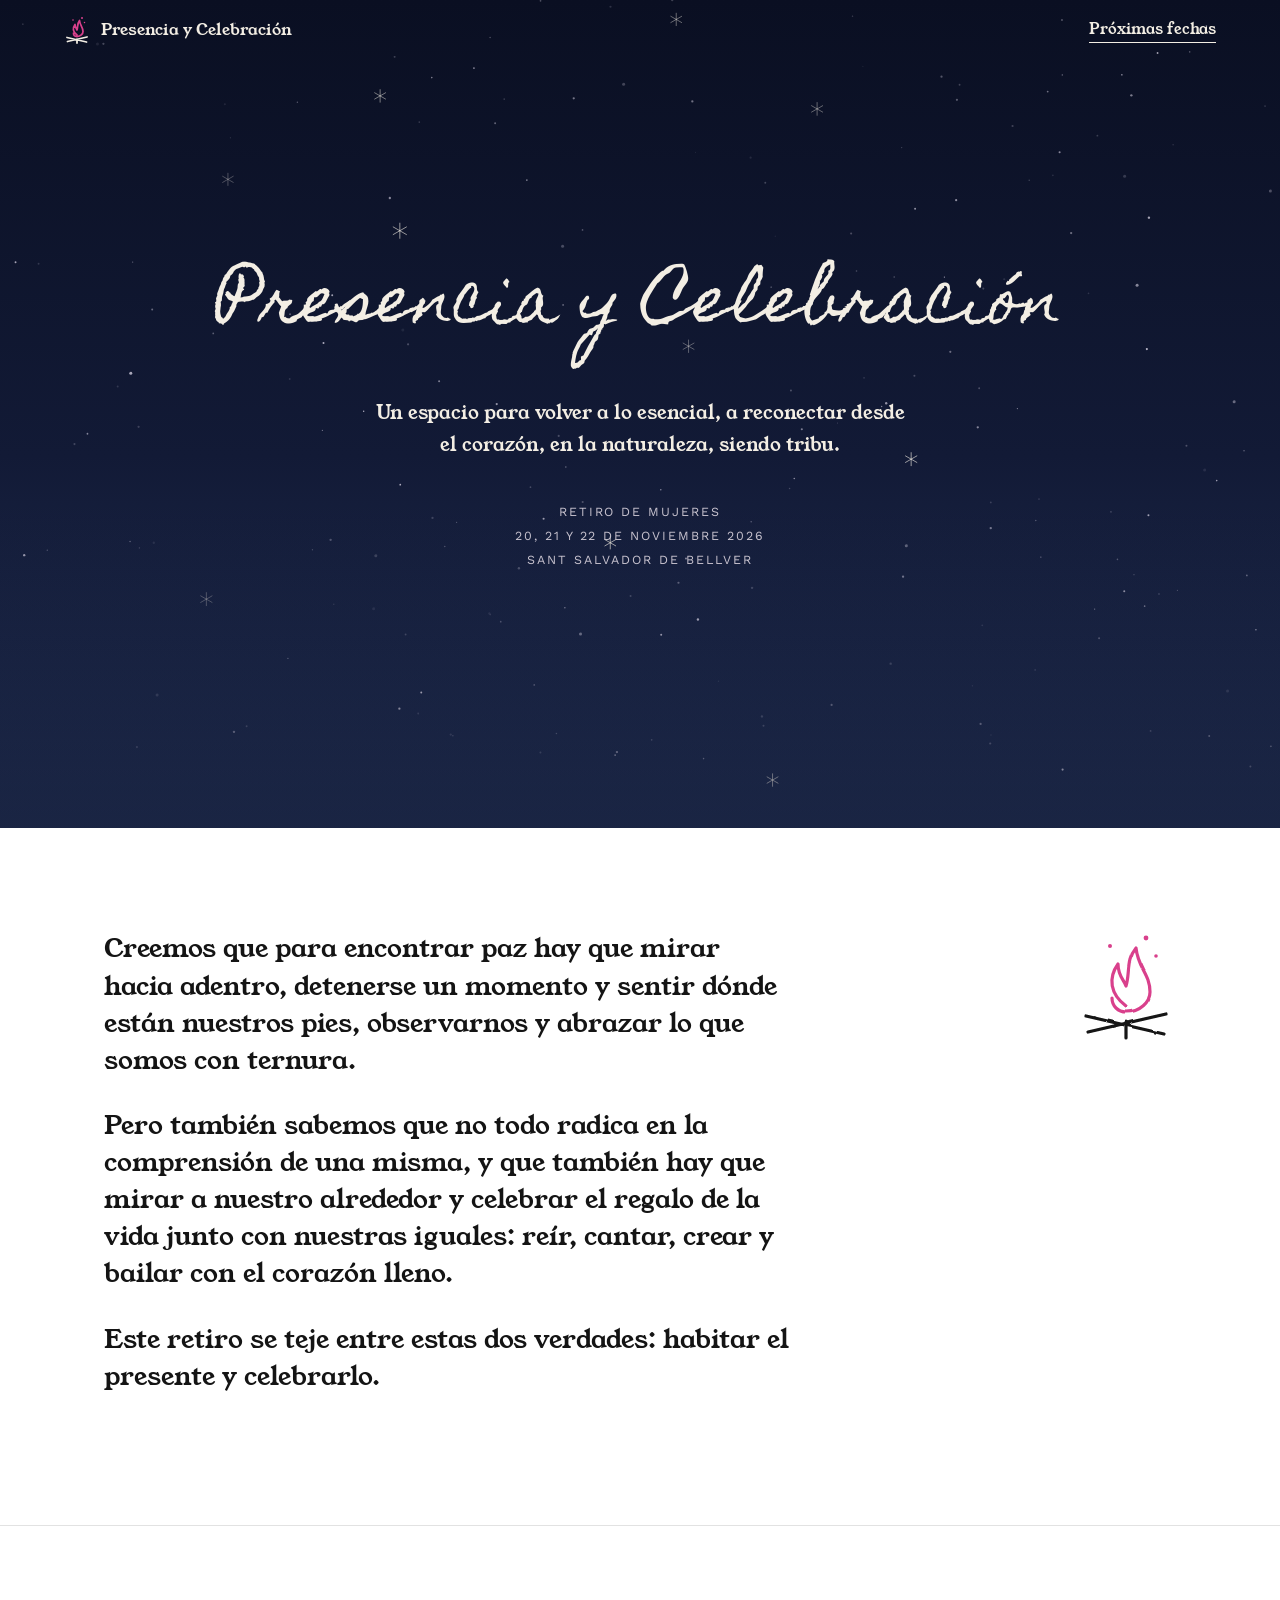
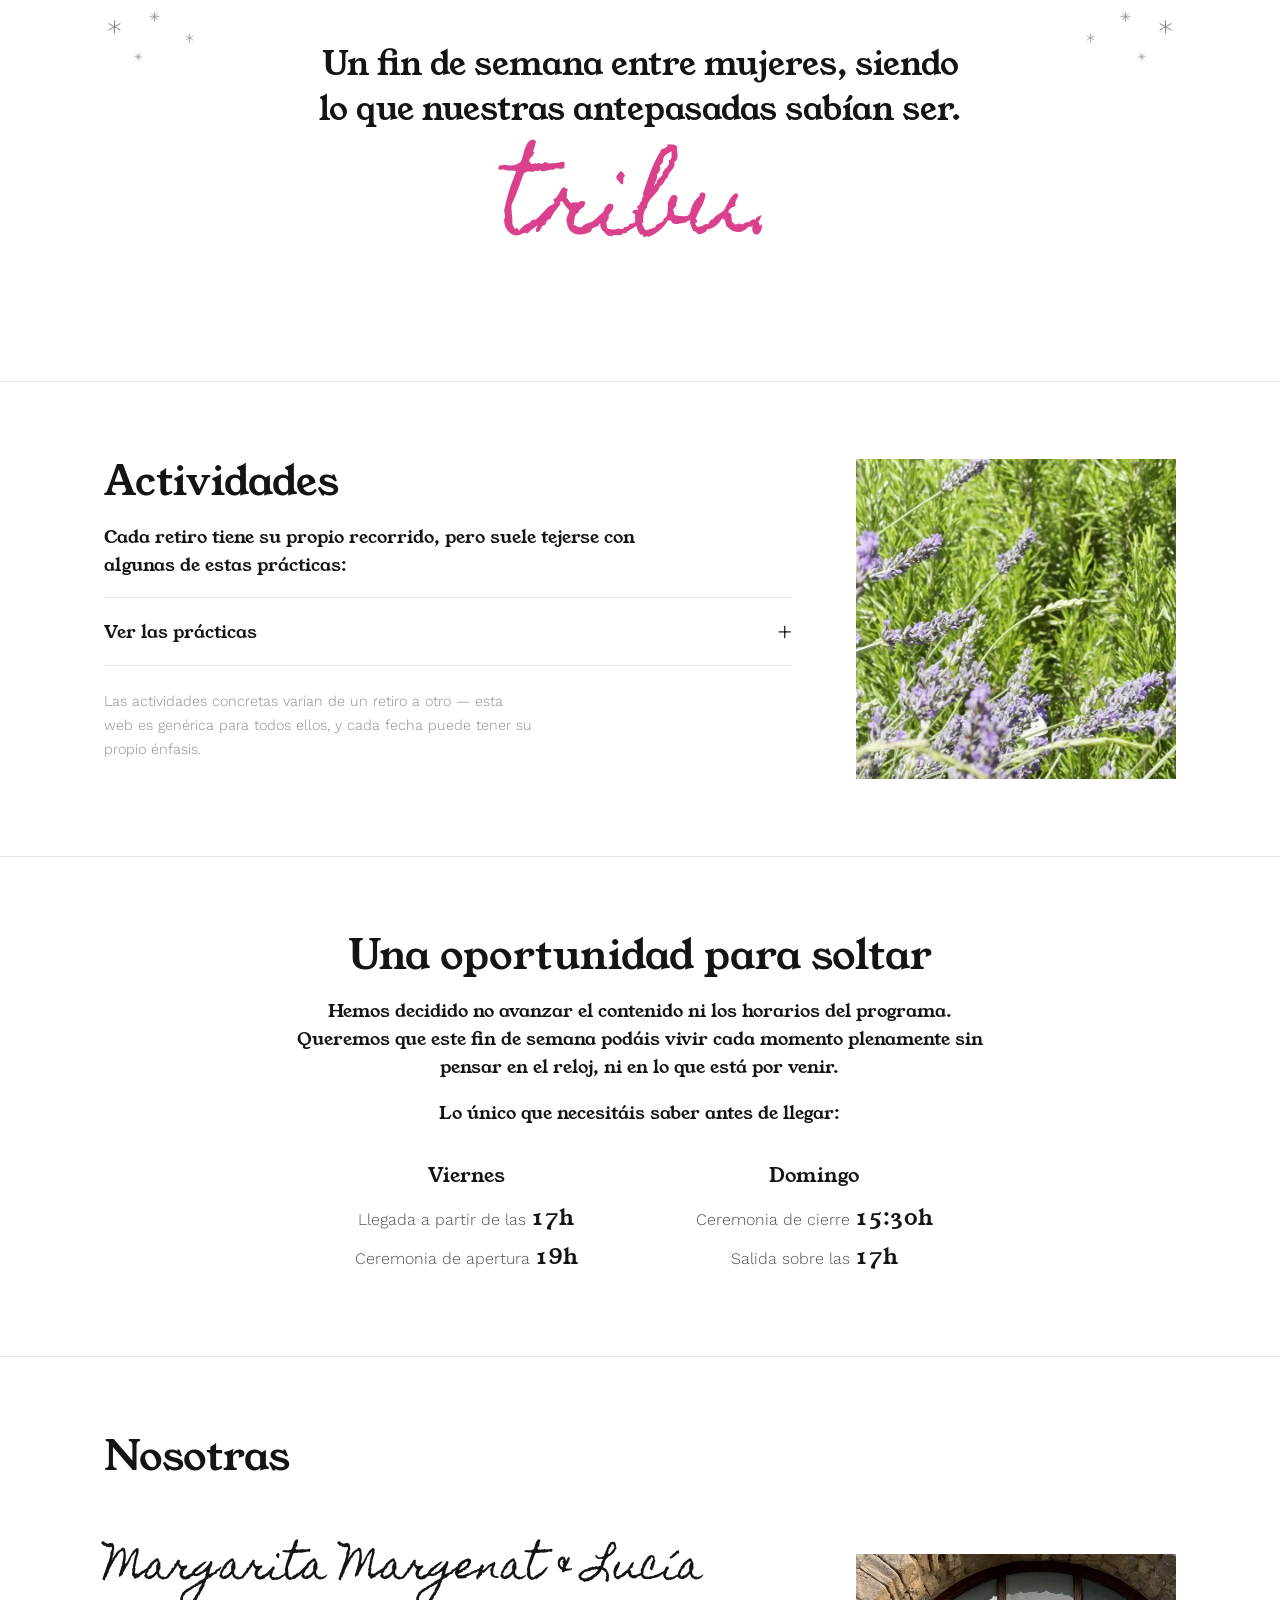
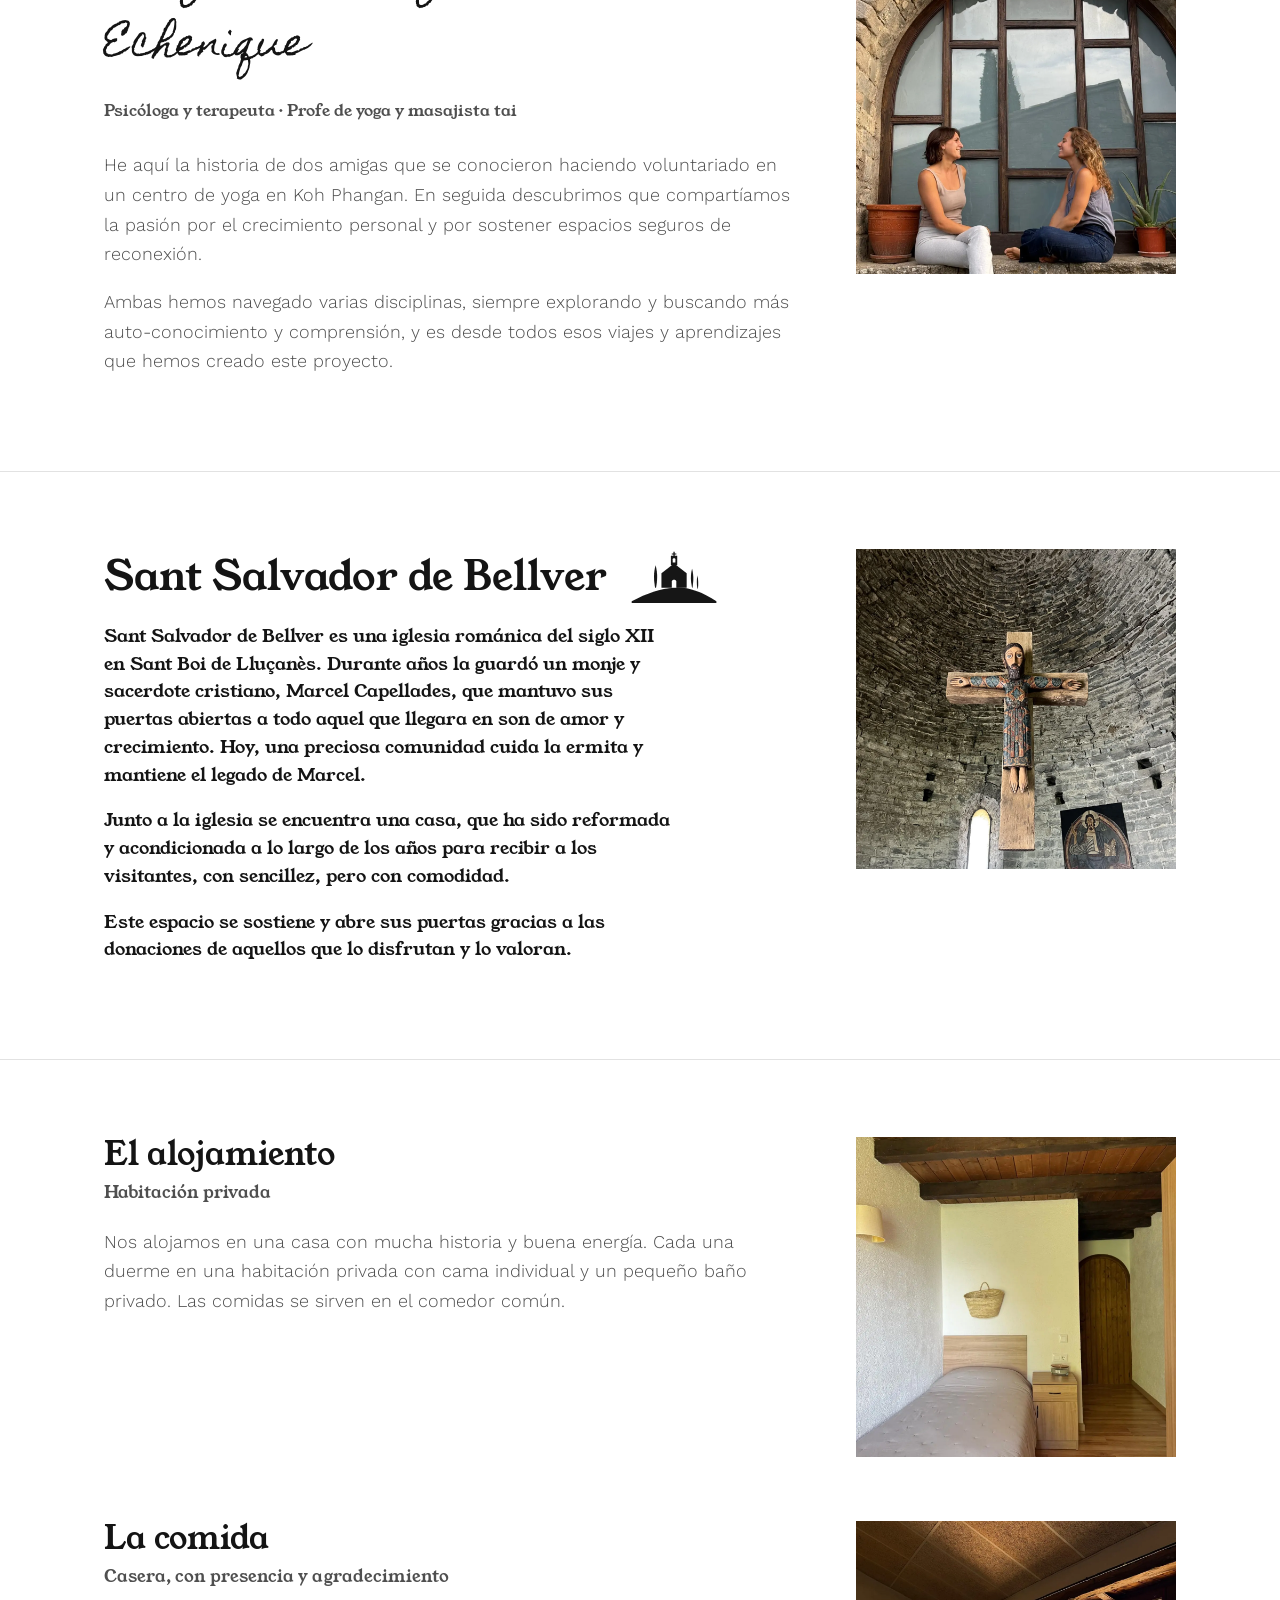
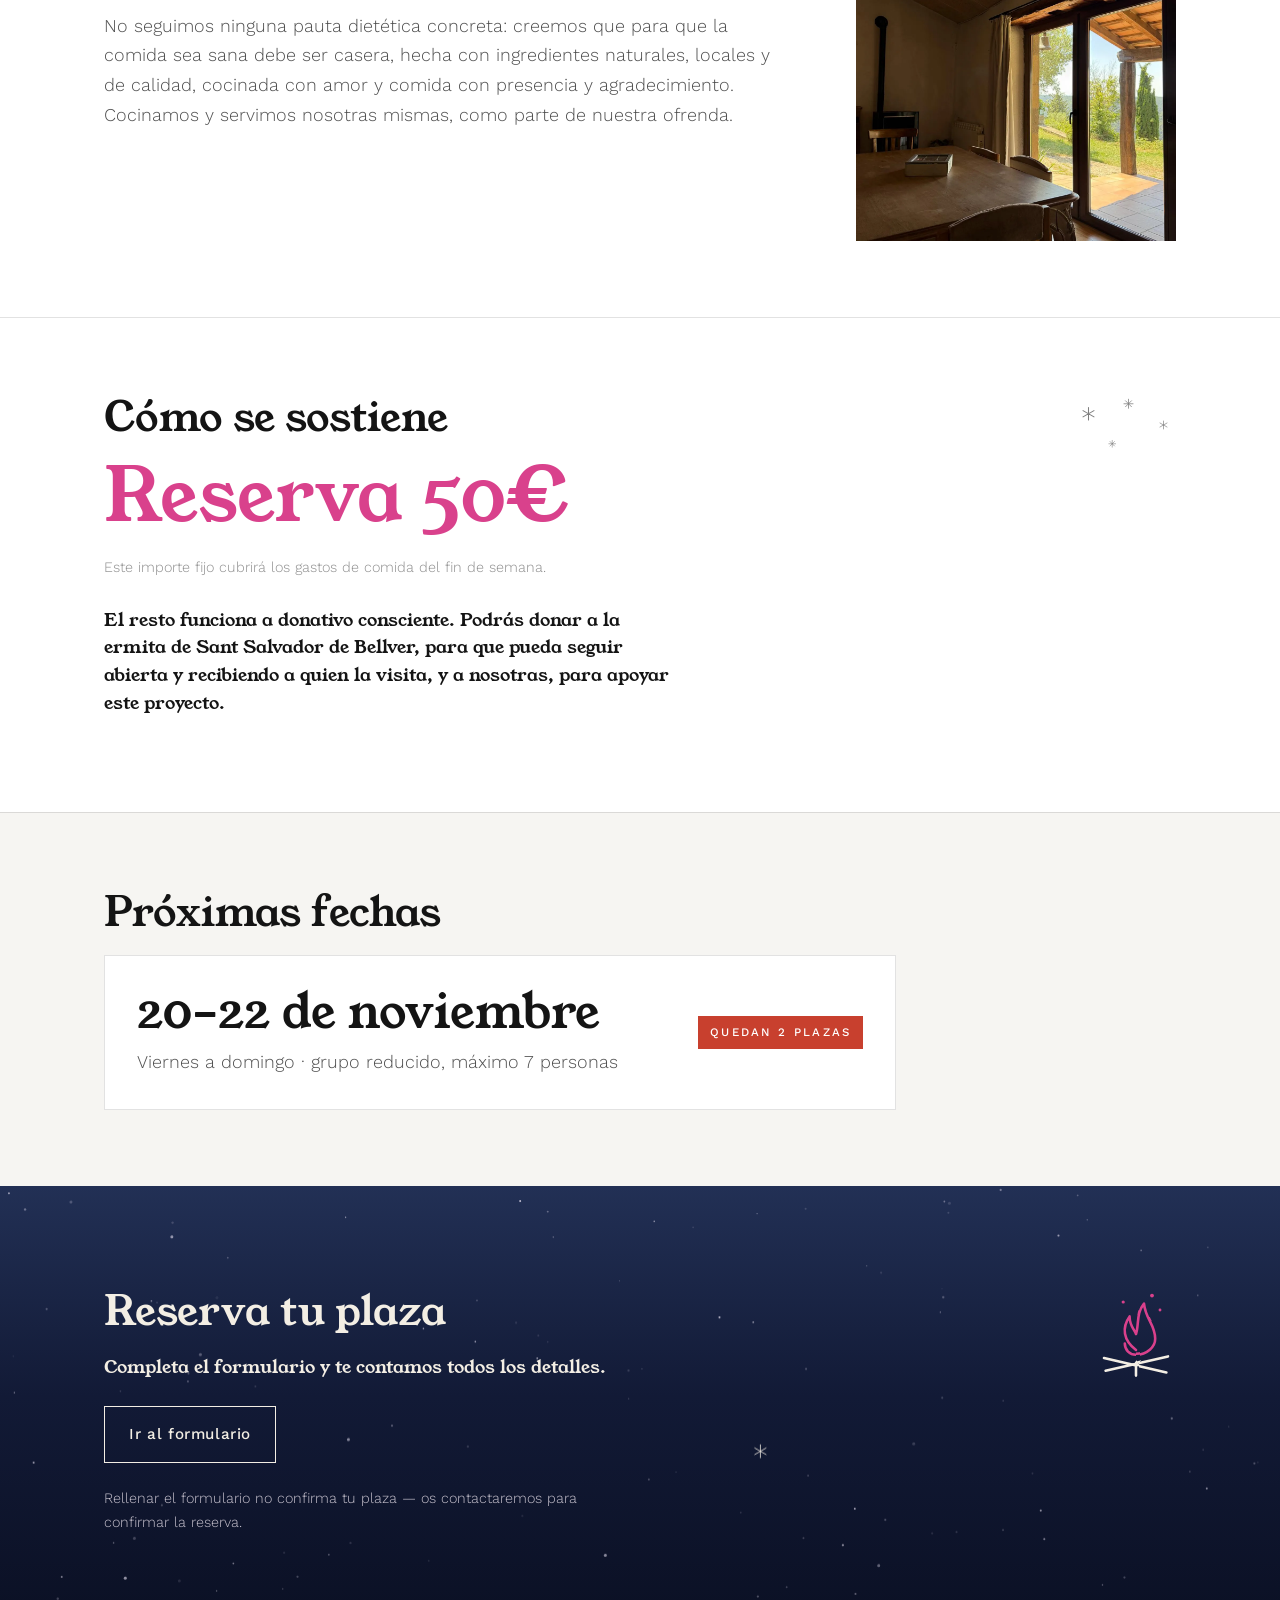
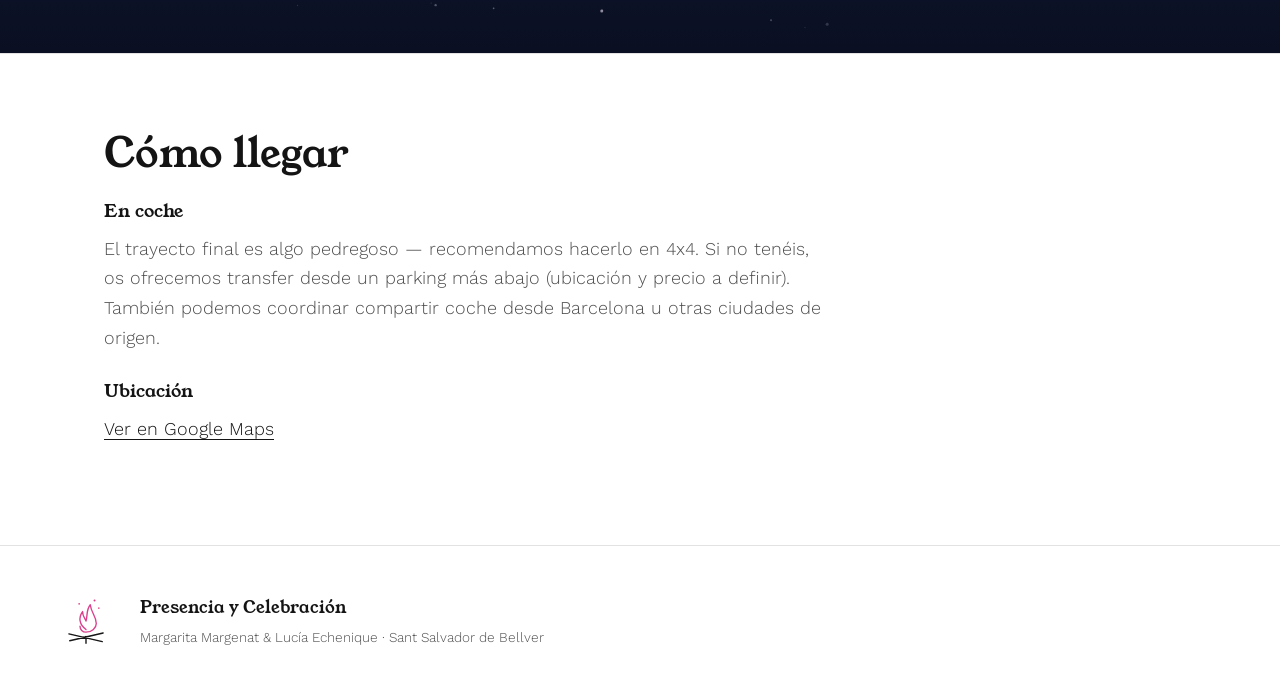
==== index.html @ 1dfd2fea "Móvil: programa con cada hora en su línea y nombres con más interlineado (la g ya no pisa la L) Co-A" ====
<!DOCTYPE html>
<html lang="es">
<head>
<meta charset="UTF-8">
<meta name="viewport" content="width=device-width, initial-scale=1.0, viewport-fit=cover">
<title>Presencia y Celebración · Retiro de Mujeres · Sant Salvador de Bellver</title>
<meta name="description" content="Retiro de mujeres en la ermita de Sant Salvador de Bellver. Presencia, conexión, celebración y creación en grupo reducido. Con Margarita Margenat y Lucía Echenique.">
<link rel="canonical" href="https://www.tribuconecta.site/">
<link rel="icon" href="favicon.svg?v=hoguera" type="image/svg+xml">
<link rel="icon" type="image/png" sizes="32x32" href="favicon-32.png?v=hoguera">
<link rel="apple-touch-icon" sizes="180x180" href="favicon-180.png?v=hoguera">
<meta name="theme-color" content="#0A0F22">
<meta property="og:type" content="website">
<meta property="og:title" content="Presencia y Celebración · Retiro de mujeres">
<meta property="og:description" content="Un espacio para volver a lo esencial, a reconectar desde el corazón, en la naturaleza, siendo tribu. 20, 21 y 22 de noviembre 2026, Sant Salvador de Bellver.">
<meta property="og:image" content="https://www.tribuconecta.site/og.jpg">
<meta property="og:url" content="https://www.tribuconecta.site/">
<meta property="og:locale" content="es_ES">
<meta name="twitter:card" content="summary_large_image">
<link rel="preload" href="fonts/young-serif-400.woff2" as="font" type="font/woff2" crossorigin>
<link rel="preload" href="fonts/homemade-apple-400.woff2" as="font" type="font/woff2" crossorigin>
<link rel="preload" href="fonts/work-sans-300.woff2" as="font" type="font/woff2" crossorigin>
<style>
@font-face{font-family:'Young Serif';font-style:normal;font-weight:400;font-display:block;src:url(fonts/young-serif-400.woff2) format('woff2')}
@font-face{font-family:'Homemade Apple';font-style:normal;font-weight:400;font-display:block;src:url(fonts/homemade-apple-400.woff2) format('woff2')}
@font-face{font-family:'Work Sans';font-style:normal;font-weight:300;font-display:block;src:url(fonts/work-sans-300.woff2) format('woff2')}
@font-face{font-family:'Work Sans';font-style:normal;font-weight:400;font-display:block;src:url(fonts/work-sans-400.woff2) format('woff2')}
@font-face{font-family:'Work Sans';font-style:normal;font-weight:500;font-display:block;src:url(fonts/work-sans-500.woff2) format('woff2')}
html{color-scheme:light} body{margin:0} img{max-width:100%} [hidden]{display:none!important}
</style>
<script type="application/ld+json">
{"@context":"https://schema.org","@type":"Event","name":"Presencia y Celebración · Retiro de mujeres","startDate":"2026-11-20T17:00","endDate":"2026-11-22T17:00","eventAttendanceMode":"https://schema.org/OfflineEventAttendanceMode","eventStatus":"https://schema.org/EventScheduled","location":{"@type":"Place","name":"Ermita de Sant Salvador de Bellver","address":{"@type":"PostalAddress","addressLocality":"Sant Boi de Lluçanès","addressRegion":"Barcelona","addressCountry":"ES"}},"image":"https://www.tribuconecta.site/og.jpg","description":"Retiro de mujeres en la ermita de Sant Salvador de Bellver. Presencia, conexión, celebración y creación en grupo reducido.","organizer":{"@type":"Organization","name":"Presencia y Celebración · Margarita Margenat y Lucía Echenique","url":"https://www.tribuconecta.site/"},"url":"https://www.tribuconecta.site/"}
</script>
</head>
<body>
<style>
/* v8. Noche de estrellas (portada), atardecer con "tribu." (cierre del manifiesto), día blanco
   para leer, y la noche vuelve al final con la reserva. Young Serif para títulos y frases,
   Work Sans para párrafos y listas, manuscrita solo en portada, nombres y "tribu.".
   Dibujos a tinta: hoguera y ermita en línea; estrellas de palitos pequeñas. Fotos enteras, pequeñas. */
:root{
  --fondo:#FFFFFF; --fondo-2:#F6F5F2; --tinta:#141414; --tinta-2:#4F4F4F; --plata:#8C8C8C;
  --acento:#D9418C; --rojo:#C8402E; --line:rgba(20,20,20,.12);
  --noche:#0A0F22; --noche-2:#121A36; --hueso:#F3EEE4; --hueso-2:#C8C3CF;
  --serif:'Young Serif',Georgia,serif; --mano:'Homemade Apple',cursive; --sans:'Work Sans',system-ui,sans-serif;
  --gutter:clamp(20px,5vw,80px);
  color-scheme:light;
}
*{box-sizing:border-box}
html{scroll-behavior:smooth}
body{margin:0;background:var(--fondo);color:var(--tinta);font-family:var(--sans);font-weight:300;font-size:18px;line-height:1.65;-webkit-font-smoothing:antialiased;overflow-x:hidden;transition:background-color .5s,color .5s}
img{max-width:100%;display:block}
a{color:inherit}
p{margin:0 0 1em;color:var(--tinta-2)}
h1,h2,h3{font-family:var(--serif);font-weight:400;line-height:1.12;margin:0;color:var(--tinta);text-wrap:balance}
h2{font-size:clamp(1.7rem,3.2vw,2.6rem);margin-bottom:1.2rem}
h3{font-size:clamp(1.4rem,2.6vw,2rem);margin-bottom:.2em}
.ermita-titulo{display:inline-block;width:2.2em;height:auto;vertical-align:-.35em;margin-left:.3em}
b{font-weight:500;color:inherit}
.wrap{padding-inline:var(--gutter);max-width:1200px;margin-inline:auto}
.lede{font-family:var(--serif);font-size:clamp(1.05rem,1.4vw,1.2rem);line-height:1.55;max-width:32em;color:var(--tinta)}
.small-note{font-size:.9rem;max-width:34em;color:var(--plata)}
.btn{display:inline-block;padding:1em 1.6em;border:1px solid var(--tinta);color:var(--tinta);text-decoration:none;font-weight:500;letter-spacing:.04em;font-size:.95rem;transition:background .3s,color .3s}
.btn:hover,.btn:focus-visible{background:var(--tinta);color:var(--fondo)}
:focus-visible{outline:2px solid var(--acento);outline-offset:4px}
.dibujo{color:var(--tinta)}
.dibujo .llama{stroke:var(--acento)}
.dibujo .chispa{fill:var(--acento)}
.estrellas{color:var(--tinta);opacity:.55;width:100px;height:60px;display:block}

/* bloques: texto a la izquierda, foto o dibujo a la derecha, todo quieto */
.bloque{border-top:1px solid var(--line);padding-block:clamp(3rem,6vw,5rem)}
.bloque .wrap{display:grid;grid-template-columns:minmax(0,1fr) 320px;gap:2rem 4rem;align-items:start}
.bloque.ancho .wrap{display:block}
.bloque.ancho .lede{max-width:40em}
.lado{width:100%;display:grid;gap:1.2rem;align-content:start}
.foto{width:100%;aspect-ratio:1/1;overflow:hidden;margin:0}
.foto img{width:100%;height:100%;object-fit:cover}

/* cabecera */
.nav{position:fixed;top:env(safe-area-inset-top,0px);left:0;right:0;z-index:40;padding:1rem var(--gutter);display:flex;justify-content:space-between;align-items:center;font-size:.85rem;color:var(--hueso);transition:color .4s,background .4s}
.nav.claro{color:var(--tinta);background:color-mix(in srgb,var(--fondo) 90%,transparent);backdrop-filter:blur(8px);-webkit-backdrop-filter:blur(8px)}
.nav a{text-decoration:none}
.nav .logo{display:flex;align-items:center;gap:.7em;font-family:var(--serif);font-size:1rem}
.nav .logo svg{width:26px;height:28px;color:inherit}
.nav .cta{font-family:var(--serif);font-size:.95rem;border-bottom:1px solid currentColor}

/* portada: solo firmamento */
.hero{position:relative;height:92svh;min-height:520px;overflow:hidden;display:grid;align-items:center;color:var(--hueso);isolation:isolate}
.hero .fondo{position:absolute;inset:0;z-index:-2;background:linear-gradient(180deg,#0A0F22 0%,#121A36 55%,#223055 100%)}
.hero .fondo canvas{position:absolute;inset:0;width:100%;height:100%}
.hero::before{content:"";position:absolute;inset:0;z-index:-1;background:linear-gradient(180deg,rgba(10,15,34,0) 60%,rgba(10,15,34,.35) 100%)}
.hero-in{position:relative;width:100%;max-width:1200px;margin-inline:auto;padding:3rem var(--gutter);display:grid;justify-items:center;text-align:center;gap:2.5rem}
.hero-title{font-family:var(--mano);font-weight:400;font-size:clamp(2rem,5vw,4.2rem);line-height:1.6;color:var(--hueso);margin:0 0 .6em}
.hero-line{font-family:var(--serif);font-size:clamp(1rem,1.5vw,1.25rem);color:var(--hueso);max-width:28em;margin:0 auto}
.hero-meta{font-family:var(--sans);font-weight:400;font-size:.78rem;letter-spacing:.16em;text-transform:uppercase;color:var(--hueso-2);text-align:center;line-height:1.9;margin:0}
.hero-meta span{display:block}
.fade{opacity:0;transform:translateY(12px);transition:opacity 1.6s ease .4s,transform 1.6s ease .4s}
.ready .fade{opacity:1;transform:none}

/* intención */
.intencion{border-top:0;padding-block:clamp(4rem,8vw,7rem)}
.intencion .mp{font-family:var(--serif);font-size:clamp(1.25rem,2vw,1.6rem);line-height:1.45;color:var(--tinta);max-width:28em;margin:0 0 1.1em}
.intencion .lado .dibujo{margin-left:auto}

/* tribu: el atardecer a pantalla entera, cierre del manifiesto */
.tribu{position:relative;padding-block:clamp(4rem,9vw,8rem);text-align:center;border-top:1px solid var(--line)}
.tribu blockquote{margin:0 auto;padding:0 var(--gutter);max-width:24em;font-family:var(--serif);font-size:clamp(1.3rem,2.6vw,2.1rem);line-height:1.35;color:var(--tinta)}
.tribu blockquote span{display:block}
.tribu .big{font-family:var(--mano);font-size:clamp(2.6rem,7vw,5.6rem);line-height:1.2;margin-top:.3em;color:var(--acento)}
.tribu .estrellas{position:absolute;top:18%;opacity:.5}
.tribu .estrellas.izq{left:8%}
.tribu .estrellas.der{right:8%;transform:scale(-1,1)}

/* actividades */
.despliega{margin:0 0 1.5rem;max-width:40em}
.despliega summary{list-style:none;cursor:pointer;display:flex;align-items:center;justify-content:space-between;gap:1em;padding:1em 0;border-top:1px solid var(--line);border-bottom:1px solid var(--line);font-family:var(--serif);font-size:1.15rem;color:var(--tinta)}
.despliega summary::-webkit-details-marker{display:none}
.despliega summary::after{content:"+";font-family:var(--sans);font-weight:300;font-size:1.6rem;line-height:1}
.despliega[open] summary::after{content:"–"}
.despliega[open] summary{border-bottom-color:transparent}
.acts{list-style:none;margin:.5rem 0 1.5rem;padding:0;font-family:var(--sans);font-weight:300;font-size:1.1rem;line-height:1.5;color:var(--tinta)}
.acts li{border-bottom:1px solid var(--line);padding:.5em 0}
.activities-note{font-size:.9rem;max-width:30em;color:var(--plata)}
.ventana{width:100%;aspect-ratio:1/1;overflow:hidden}
.ventana video{width:100%;height:100%;object-fit:cover}

/* programa: a lo ancho, con el horizonte */
.horizonte{display:grid;grid-template-columns:1fr 1fr;gap:2rem 3rem;margin-top:2rem;max-width:36em}
.dia .day-name{font-family:var(--serif);font-size:1.25rem;display:block;margin-bottom:.6rem;color:var(--tinta)}
.dia p{margin:0 0 .4em;font-size:1rem;line-height:1.5}
.dia b{font-family:var(--serif);font-weight:400;font-size:1.35em;color:var(--tinta);font-variant-numeric:tabular-nums;white-space:nowrap}

#horario .wrap{text-align:center}
#horario .lede{margin-inline:auto}
#horario .horizonte{margin-inline:auto}
@media (max-width:860px){#horario .wrap{text-align:left}#horario .lede,#horario .horizonte{margin-inline:0}}

/* nosotras: título, foto, texto (en móvil en ese orden) */
.nosotras .wrap{grid-template-areas:"titulo lado" "texto lado";align-items:center}
.nosotras h2{grid-area:titulo}
.nosotras .texto{grid-area:texto}
.nosotras .lado{grid-area:lado}
.nosotras .foto img{object-position:50% 68%}
.host-names{font-family:var(--mano);font-size:clamp(1.5rem,3vw,2.4rem);line-height:2;margin:0 0 .35em;color:var(--tinta)}
.role{display:block;font-family:var(--serif);font-size:1rem;color:var(--tinta-2);margin-bottom:1.6rem}

/* casa: una sección, dos partes */
.casa .wrap{display:block}
.casa .row{display:grid;grid-template-columns:minmax(0,1fr) 320px;gap:2rem 4rem;align-items:start}
.casa .row+.row{margin-top:clamp(2.5rem,5vw,4rem)}
.feature-subtitle{font-family:var(--serif);color:var(--tinta-2);font-size:1.05rem;margin:0 0 1.2em}

/* sostiene y fechas */
.donativo-line{font-family:var(--serif);font-size:clamp(2.4rem,6vw,4.6rem);line-height:1;margin:0 0 .3em;color:var(--acento)}
.highlight-inline{font-family:var(--serif);color:var(--tinta)}
.fechas{background:var(--fondo-2)}
.date-row{display:grid;grid-template-columns:1fr auto;gap:1.5rem 3rem;align-items:center;border:1px solid var(--line);padding:2rem;background:var(--fondo);max-width:44em}
.date-row .when{font-family:var(--serif);font-size:clamp(1.7rem,3.8vw,3rem);line-height:1}
.date-row .meta{margin-top:.6em;color:var(--tinta-2)}
.status{display:inline-block;background:var(--rojo);color:#fff;padding:.6em 1em;font-size:.72rem;letter-spacing:.2em;text-transform:uppercase;font-weight:500}

/* reserva: la noche vuelve */
.reserva{position:relative;color:var(--hueso);background:linear-gradient(180deg,#223055 0%,#121A36 45%,#0A0F22 100%);padding-block:clamp(4rem,8vw,7rem);isolation:isolate}
.reserva .fondo{position:absolute;inset:0;z-index:-1}
.reserva .fondo canvas{position:absolute;inset:0;width:100%;height:100%}
.reserva h2{color:var(--hueso)}
.reserva p{color:var(--hueso-2)}
.reserva .lede{color:var(--hueso)}
.reserva .btn{border-color:var(--hueso);color:var(--hueso)}
.reserva .btn:hover{background:var(--hueso);color:var(--noche)}
.reserva .acciones{display:flex;flex-wrap:wrap;gap:1.5rem 2.5rem;align-items:center;margin:1.5rem 0 1rem}
.reserva .dibujo{color:var(--hueso);width:80px;height:90px;justify-self:end}
.reserva .wrap{display:grid;grid-template-columns:minmax(0,1fr) 320px;gap:2rem 4rem;align-items:start}

/* acceso y pie */
.access-item{margin-bottom:1.5rem;max-width:40em}
.access-item .label{display:block;font-family:var(--serif);font-size:1.15rem;margin-bottom:.4em}
.cta-link{text-decoration:none;border-bottom:1px solid var(--tinta);color:var(--tinta)}
footer{padding:3rem var(--gutter);border-top:1px solid var(--line);display:grid;grid-template-columns:auto 1fr;gap:2rem;align-items:center;font-size:.85rem;color:var(--tinta-2)}
footer .marca{width:44px;height:48px}
footer .fname{font-family:var(--serif);font-size:1.05rem;color:var(--tinta);display:block;margin-bottom:.3em}



@media (max-width:860px){
  .bloque .wrap,.casa .row,.reserva .wrap{grid-template-columns:1fr;gap:1.5rem}
  .nosotras .wrap{grid-template-areas:"titulo" "lado" "texto";justify-items:center;text-align:center}
  .nosotras .texto p{max-width:34em}
  #actividades .lado,#lugar .lado,.casa .lado{justify-self:center}
  .lado,.casa .lado,.nosotras .lado{max-width:300px}
  .intencion .lado .dibujo{margin-left:0}
  .horizonte{gap:1.2rem}
  .dia b{font-size:1.7rem}
}
@media (max-width:560px){
  .horizonte{grid-template-columns:1fr;gap:1.6rem;max-width:none}
  .dia p{display:grid;grid-template-columns:1fr auto;gap:0 1rem;align-items:baseline;border-top:1px solid var(--line);padding:.45em 0;margin:0}
  .dia p:last-child{border-bottom:1px solid var(--line)}
  .dia .day-name{margin-bottom:.3rem}
  .reserva .dibujo{justify-self:start}
}
@media (max-width:860px){
  body{display:flex;flex-direction:column}
  .nav{order:0}
  .hero{order:1}.intencion{order:2}#actividades{order:3}#horario{order:4}.tribu{order:5}#nosotras{order:6}#lugar{order:7}.casa{order:8}#precio{order:9}#fechas{order:10}.reserva{order:11}#acceso{order:12}footer{order:13}
}
@media (max-width:480px){
  .nav .logo span{display:none}
}
@media (prefers-reduced-motion:reduce){
  html{scroll-behavior:auto}
  .fade{opacity:1;transform:none;transition:none}
}
</style>
<svg width="0" height="0" style="position:absolute" aria-hidden="true"><defs>
<filter id="pulso" x="-10%" y="-10%" width="120%" height="120%"><feTurbulence type="fractalNoise" baseFrequency=".035" numOctaves="3" seed="7" result="n"/><feDisplacementMap in="SourceGraphic" in2="n" scale="2.4" xChannelSelector="R" yChannelSelector="G"/></filter>
<g id="hoguera" filter="url(#pulso)" fill="none" stroke-linecap="round" stroke-linejoin="round"><path d="M62,138 L140,120 M60,122 L138,140 M100,144 L100,128" stroke="currentColor" stroke-width="7"/><path class="llama" d="M100,112 C84,100 82,84 92,70 C92,82 98,86 100,92 C104,80 100,66 110,54 C112,74 124,80 124,98 C124,108 114,118 100,118 C92,118 86,112 86,104" style="stroke:var(--acento)" stroke-width="7"/><circle class="chispa" cx="120" cy="44" r="4" style="fill:var(--acento)"/><circle class="chispa" cx="84" cy="52" r="3.2" style="fill:var(--acento)"/><circle class="chispa" cx="130" cy="62" r="3" style="fill:var(--acento)"/></g>
<g id="hoguera-fina" filter="url(#pulso)" fill="none" stroke-linecap="round" stroke-linejoin="round"><path d="M62,138 L140,120 M60,122 L138,140 M100,144 L100,128" stroke="currentColor" stroke-width="3.2"/><path class="llama" d="M100,112 C84,100 82,84 92,70 C92,82 98,86 100,92 C104,80 100,66 110,54 C112,74 124,80 124,98 C124,108 114,118 100,118 C92,118 86,112 86,104" style="stroke:var(--acento)" stroke-width="3.2"/><circle class="chispa" cx="120" cy="44" r="2.4" style="fill:var(--acento)"/><circle class="chispa" cx="84" cy="52" r="2" style="fill:var(--acento)"/><circle class="chispa" cx="130" cy="62" r="1.8" style="fill:var(--acento)"/></g>
<filter id="sello" x="-10%" y="-10%" width="120%" height="120%"><feTurbulence type="fractalNoise" baseFrequency=".08" numOctaves="2" seed="3" result="n"/><feDisplacementMap in="SourceGraphic" in2="n" scale="3.2" xChannelSelector="R" yChannelSelector="G"/></filter>
<g id="ermita-sello" filter="url(#sello)" fill="currentColor"><path d="M72,116 L72,84 L100,62 L128,84 L128,116 Z"/><path d="M93,66 L93,45 L107,45 L107,66 Z"/><path d="M98.6,46 L98.6,36 L101.4,36 L101.4,46 Z M95,40 L105,40 L105,42.4 L95,42.4 Z"/><path d="M58,116 C55,100 54,84 59,66 C64,84 63,100 60,116 Z"/><path d="M140,116 C137,102 136,90 140,74 C144,90 143,102 141,116 Z"/><path d="M152,118 C150,108 150,98 152,88 C154,98 154,108 153,118 Z"/><path d="M6,146 C40,128 70,118 100,116 C130,114 160,124 194,146 L194,150 L6,150 Z"/><path style="fill:var(--fondo)" d="M97,60 L97,53 C97,50 103,50 103,53 L103,60 Z"/><path style="fill:var(--fondo)" d="M95,116 L95,102 C95,97 105,97 105,102 L105,116 Z"/></g>
<g id="palitos" fill="none" stroke="currentColor" stroke-width="1.5" stroke-linecap="round"><path d="M0,-9 L0,9 M-8,-4.5 L8,4.5 M-8,4.5 L8,-4.5"/></g>
<g id="palitos4" fill="none" stroke="currentColor" stroke-width="1.5" stroke-linecap="round"><path d="M0,-9 L0,9 M-9,0 L9,0 M-6,-6 L6,6 M-6,6 L6,-6"/></g>
<g id="cielo-chico" filter="url(#pulso)"><use href="#palitos" transform="translate(20,30) scale(1.1)"/><use href="#palitos4" transform="translate(84,14) scale(.8)"/><use href="#palitos" transform="translate(140,48) scale(.7)"/><use href="#palitos4" transform="translate(58,78) scale(.6)"/></g>
</defs></svg>

<nav class="nav" aria-label="Principal">
  <a href="#top" class="logo"><svg class="dibujo" viewBox="50 36 100 112" aria-hidden="true"><use href="#hoguera"/></svg><span>Presencia y Celebración</span></a>
  <a href="#fechas" class="cta">Próximas fechas</a>
</nav>

<header class="hero" id="top">
  <div class="fondo"><canvas class="cielo" aria-hidden="true"></canvas></div>
  <div class="hero-in fade">
    <div>
      <h1 class="hero-title">Presencia y Celebración</h1>
      <p class="hero-line">Un espacio para volver a lo esencial, a reconectar desde el corazón, en la naturaleza, siendo tribu.</p>
    </div>
    <p class="hero-meta"><span>Retiro de mujeres</span><span>20, 21 y 22 de noviembre 2026</span><span>Sant Salvador de Bellver</span></p>
  </div>
</header>

<section class="bloque intencion">
  <div class="wrap">
    <div>
      <p class="mp">Creemos que para encontrar paz hay que mirar hacia adentro, detenerse un momento y sentir dónde están nuestros pies, observarnos y abrazar lo que somos con ternura.</p>
      <p class="mp">Pero también sabemos que no todo radica en la comprensión de una misma, y que también hay que mirar a nuestro alrededor y celebrar el regalo de la vida junto con nuestras iguales: reír, cantar, crear y bailar con el corazón lleno.</p>
      <p class="mp">Este retiro se teje entre estas dos verdades: habitar el presente y celebrarlo.</p>
    </div>
    <div class="lado"><svg class="dibujo" viewBox="50 36 100 112" aria-hidden="true" style="width:100px;height:112px;margin-left:auto"><use href="#hoguera-fina"/></svg></div>
  </div>
</section>

<section class="tribu">
  <svg class="estrellas izq" viewBox="0 0 160 96" aria-hidden="true"><use href="#cielo-chico"/></svg>
  <svg class="estrellas der" viewBox="0 0 160 96" aria-hidden="true"><use href="#cielo-chico"/></svg>
  <blockquote><span>Un fin de semana entre mujeres, siendo lo que nuestras antepasadas sabían ser.</span><span class="big">tribu.</span></blockquote>
</section>

<section class="bloque" id="actividades">
  <div class="wrap">
    <div>
      <h2>Actividades</h2>
      <p class="lede">Cada retiro tiene su propio recorrido, pero suele tejerse con algunas de estas prácticas:</p>
      <details class="despliega">
        <summary><span>Ver las prácticas</span></summary>
        <ul class="acts">
          <li>Meditación · respiración · yoga · movimiento</li>
          <li>Visualizaciones</li>
          <li>Escritura</li>
          <li>Caminata consciente</li>
          <li>Dinámicas de grupo</li>
          <li>Baile</li>
          <li>Canto</li>
          <li>Juegos</li>
          <li>Sesiones de risa</li>
          <li>Arte y creación</li>
          <li>Talleres de masaje</li>
        </ul>
      </details>
      <p class="activities-note">Las actividades concretas varían de un retiro a otro — esta web es genérica para todos ellos, y cada fecha puede tener su propio énfasis.</p>
    </div>
    <div class="lado"><div class="ventana"><video muted loop playsinline autoplay preload="metadata" poster="video/lavanda-poster.webp" aria-hidden="true"><source src="video/lavanda.mp4" type="video/mp4"></video></div></div>
  </div>
</section>

<section class="bloque ancho" id="horario">
  <div class="wrap">
    <h2>Una oportunidad para soltar</h2>
    <p class="lede">Hemos decidido no avanzar el contenido ni los horarios del programa. Queremos que este fin de semana podáis vivir cada momento plenamente sin pensar en el reloj, ni en lo que está por venir.</p>
    <p class="lede">Lo único que necesitáis saber antes de llegar:</p>
    <div class="horizonte">
      <div class="dia">
        <span class="day-name">Viernes</span>
        <p>Llegada a partir de las <b>17h</b></p>
        <p>Ceremonia de apertura <b>19h</b></p>
      </div>
      <div class="dia">
        <span class="day-name">Domingo</span>
        <p>Ceremonia de cierre <b>15:30h</b></p>
        <p>Salida sobre las <b>17h</b></p>
      </div>
    </div>
  </div>
</section>

<section class="bloque nosotras" id="nosotras">
  <div class="wrap">
    <h2>Nosotras</h2>
    <div class="texto">
      <p class="host-names">Margarita Margenat &amp; Lucía Echenique</p>
      <span class="role">Psicóloga y terapeuta · Profe de yoga y masajista tai</span>
      <p>He aquí la historia de dos amigas que se conocieron haciendo voluntariado en un centro de yoga en Koh Phangan. En seguida descubrimos que compartíamos la pasión por el crecimiento personal y por sostener espacios seguros de reconexión.</p>
      <p>Ambas hemos navegado varias disciplinas, siempre explorando y buscando más auto-conocimiento y comprensión, y es desde todos esos viajes y aprendizajes que hemos creado este proyecto.</p>
    </div>
    <div class="lado"><div class="foto"><img src="img/nosotras-arco.webp" alt="Margarita y Lucía riendo bajo el arco de la casa" loading="lazy"></div></div>
  </div>
</section>

<section class="bloque" id="lugar">
  <div class="wrap">
    <div>
      <h2 class="con-ermita">Sant Salvador de Bellver <svg class="dibujo ermita-titulo" viewBox="0 30 200 122" aria-hidden="true"><use href="#ermita-sello"/></svg></h2>
      <p class="lede">Sant Salvador de Bellver es una iglesia románica del siglo XII en Sant Boi de Lluçanès. Durante años la guardó un monje y sacerdote cristiano, Marcel Capellades, que mantuvo sus puertas abiertas a todo aquel que llegara en son de amor y crecimiento. Hoy, una preciosa comunidad cuida la ermita y mantiene el legado de Marcel.</p>
      <p class="lede">Junto a la iglesia se encuentra una casa, que ha sido reformada y acondicionada a lo largo de los años para recibir a los visitantes, con sencillez, pero con comodidad.</p>
      <p class="lede">Este espacio se sostiene y abre sus puertas gracias a las donaciones de aquellos que lo disfrutan y lo valoran.</p>
    </div>
    <div class="lado">
      <div class="foto"><img src="img/cristo.webp" alt="El Cristo románico de la ermita, bajo la bóveda de piedra" loading="lazy" style="object-position:50% 46%"></div>
    </div>
  </div>
</section>

<section class="bloque casa">
  <div class="wrap">
    <div class="row">
      <div>
        <h3>El alojamiento</h3>
        <p class="feature-subtitle">Habitación privada</p>
        <p>Nos alojamos en una casa con mucha historia y buena energía. Cada una duerme en una habitación privada con cama individual y un pequeño baño privado. Las comidas se sirven en el comedor común.</p>
      </div>
      <div class="lado"><div class="foto"><img src="img/cuarto.webp" alt="Habitación privada con cama individual" loading="lazy"></div></div>
    </div>
    <div class="row">
      <div>
        <h3>La comida</h3>
        <p class="feature-subtitle">Casera, con presencia y agradecimiento</p>
        <p>No seguimos ninguna pauta dietética concreta: creemos que para que la comida sea sana debe ser casera, hecha con ingredientes naturales, locales y de calidad, cocinada con amor y comida con presencia y agradecimiento. Cocinamos y servimos nosotras mismas, como parte de nuestra ofrenda.</p>
      </div>
      <div class="lado"><div class="foto"><img src="img/comedor.webp" alt="Comedor de la ermita, con vistas a las montañas" loading="lazy"></div></div>
    </div>
  </div>
</section>

<section class="bloque" id="precio">
  <div class="wrap">
    <div>
      <h2>Cómo se sostiene</h2>
      <p class="donativo-line">Reserva 50€</p>
      <p class="small-note">Este importe fijo cubrirá los gastos de comida del fin de semana.</p>
      <p class="lede" style="margin-top:1.5em"><span class="highlight-inline">El resto funciona a donativo consciente.</span> Podrás donar a la ermita de Sant Salvador de Bellver, para que pueda seguir abierta y recibiendo a quien la visita, y a nosotras, para apoyar este proyecto.</p>
    </div>
    <div class="lado"><svg class="estrellas" viewBox="0 0 160 96" aria-hidden="true" style="margin-left:auto"><use href="#cielo-chico"/></svg></div>
  </div>
</section>

<section class="bloque ancho fechas" id="fechas">
  <div class="wrap">
    <h2>Próximas fechas</h2>
    <div class="date-row">
      <div>
        <div class="when">20–22 de noviembre</div>
        <div class="meta">Viernes a domingo · grupo reducido, máximo 7 personas</div>
      </div>
      <span class="status">Quedan 2 plazas</span>
    </div>
  </div>
</section>

<section class="reserva" id="contacto">
  <div class="fondo"><canvas class="cielo" aria-hidden="true"></canvas></div>
  <div class="wrap">
    <div>
      <h2>Reserva tu plaza</h2>
      <p class="lede">Completa el formulario y te contamos todos los detalles.</p>
      <div class="acciones">
        <a href="https://docs.google.com/forms/d/e/1FAIpQLSe1IAnaGGV3NlmShKqGBk-70MKR8-3k7L88Y0_SUVakqxXDNA/viewform" target="_blank" rel="noopener" class="btn">Ir al formulario</a>
        <p class="small-note" style="margin:0">Rellenar el formulario no confirma tu plaza — os contactaremos para confirmar la reserva.</p>
      </div>
    </div>
    <svg class="dibujo" viewBox="50 36 100 112" aria-hidden="true"><use href="#hoguera-fina"/></svg>
  </div>
</section>

<section class="bloque ancho" id="acceso">
  <div class="wrap">
    <h2>Cómo llegar</h2>
    <div class="access-item">
      <span class="label">En coche</span>
      <p>El trayecto final es algo pedregoso — recomendamos hacerlo en 4x4. Si no tenéis, os ofrecemos transfer desde un parking más abajo (ubicación y precio a definir). También podemos coordinar compartir coche desde Barcelona u otras ciudades de origen.</p>
    </div>
    <div class="access-item">
      <span class="label">Ubicación</span>
      <p><a class="cta-link" href="https://www.google.com/maps/search/?api=1&amp;query=Ermita+de+Sant+Salvador+de+Bellver" target="_blank" rel="noopener">Ver en Google Maps</a></p>
    </div>
  </div>
</section>

<footer>
  <svg class="marca dibujo" viewBox="50 36 100 112" aria-hidden="true"><use href="#hoguera-fina"/></svg>
  <div><span class="fname">Presencia y Celebración</span>Margarita Margenat &amp; Lucía Echenique · Sant Salvador de Bellver</div>
</footer>

<script>
(function(){
  var reduce = matchMedia('(prefers-reduced-motion: reduce)').matches;
  requestAnimationFrame(function(){ requestAnimationFrame(function(){ document.body.classList.add('ready'); }); });

  // Cabecera: clara sobre el día, hueso sobre la noche (portada, atardecer, reserva)
  var nav = document.querySelector('.nav'), oscuros = document.querySelectorAll('.hero, .tribu, .reserva');
  function sobreOscuro(el){ var r = el.getBoundingClientRect(); return r.top < 60 && r.bottom > 60; }
  function estadoNav(){ var o = false; oscuros.forEach(function(el){ if (sobreOscuro(el)) o = true; }); nav.classList.toggle('claro', !o); }
  addEventListener('scroll', estadoNav, { passive: true }); addEventListener('resize', estadoNav); estadoNav();

  // Firmamentos: estrellas que respiran, alguna de palitos
  var dpr = Math.min(2, devicePixelRatio || 1);
  function cielo(c){
    var ctx = c.getContext('2d'), stars = [], W, H, host = c.parentElement.parentElement;
    function size(){
      var r = host.getBoundingClientRect(); W = r.width; H = r.height;
      c.width = W * dpr; c.height = H * dpr; ctx.setTransform(dpr, 0, 0, dpr, 0, 0);
      var n = Math.round(W * H / 5200); stars = [];
      for (var i = 0; i < n; i++) stars.push({ x: Math.random() * W, y: Math.random() * H * .95, r: Math.random() < .1 ? 1.5 : .6 + Math.random() * .6, a: .25 + Math.random() * .6, f: .25 + Math.random() * .8, p: Math.random() * 6.28, k: Math.random() < .035 });
    }
    function palitos(x, y, r, a){ ctx.globalAlpha = a; ctx.strokeStyle = '#F3EEE4'; ctx.lineWidth = 1; ctx.beginPath(); ctx.moveTo(x, y - r); ctx.lineTo(x, y + r); ctx.moveTo(x - r * .87, y - r * .5); ctx.lineTo(x + r * .87, y + r * .5); ctx.moveTo(x - r * .87, y + r * .5); ctx.lineTo(x + r * .87, y - r * .5); ctx.stroke(); }
    function draw(t){
      ctx.clearRect(0, 0, W, H);
      for (var i = 0; i < stars.length; i++) {
        var s = stars[i], a = reduce ? s.a : s.a * (.65 + .35 * Math.sin(t / 1000 * s.f + s.p));
        if (s.k) { palitos(s.x, s.y, 5 + s.r * 2, a); continue; }
        ctx.globalAlpha = a; ctx.fillStyle = '#E9E3F2'; ctx.beginPath(); ctx.arc(s.x, s.y, s.r, 0, 6.28); ctx.fill();
      }
      ctx.globalAlpha = 1; if (!reduce) requestAnimationFrame(draw);
    }
    size(); addEventListener('resize', function(){ size(); if (reduce) draw(0); }); draw(0);
  }
  document.querySelectorAll('canvas.cielo').forEach(cielo);

  var v = document.querySelector('.ventana video');
  if (v && !reduce) { var pr = v.play(); if (pr && pr.catch) pr.catch(function(){}); }
})();
</script>

</body>
</html>
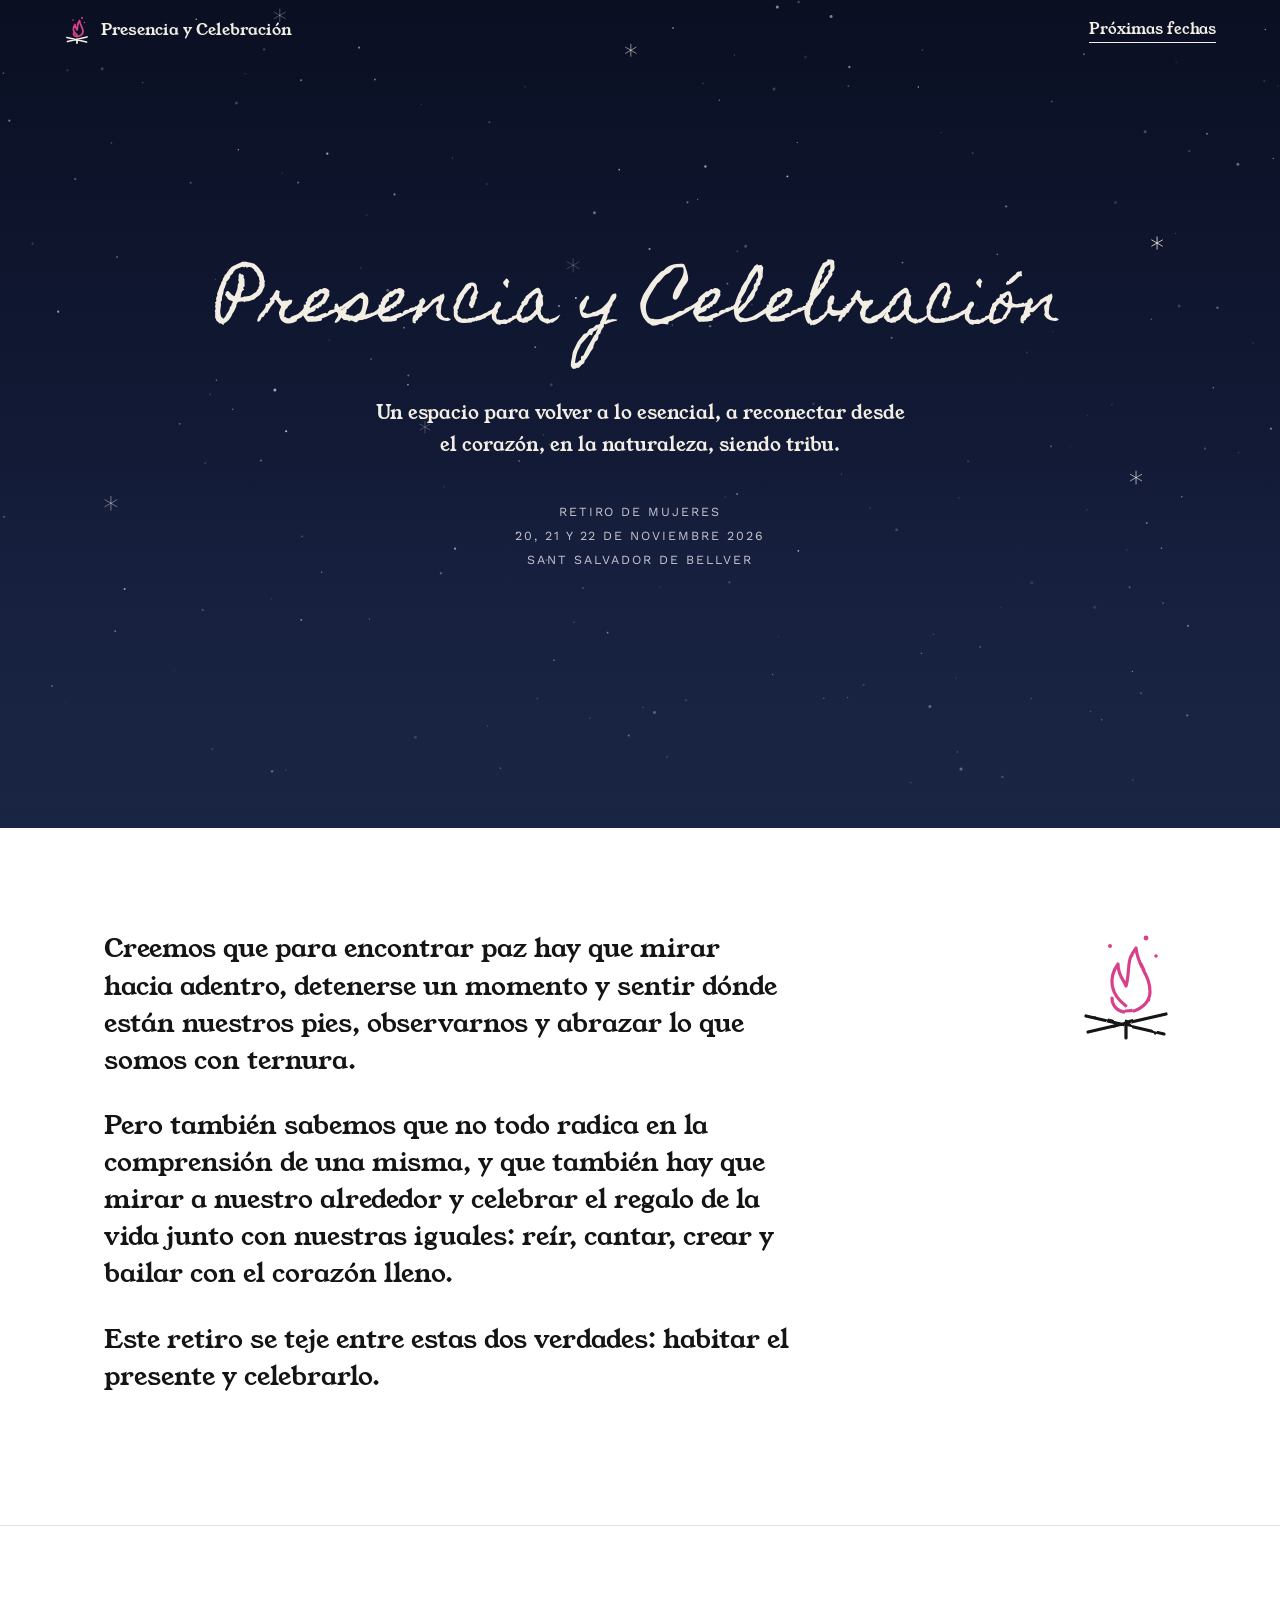
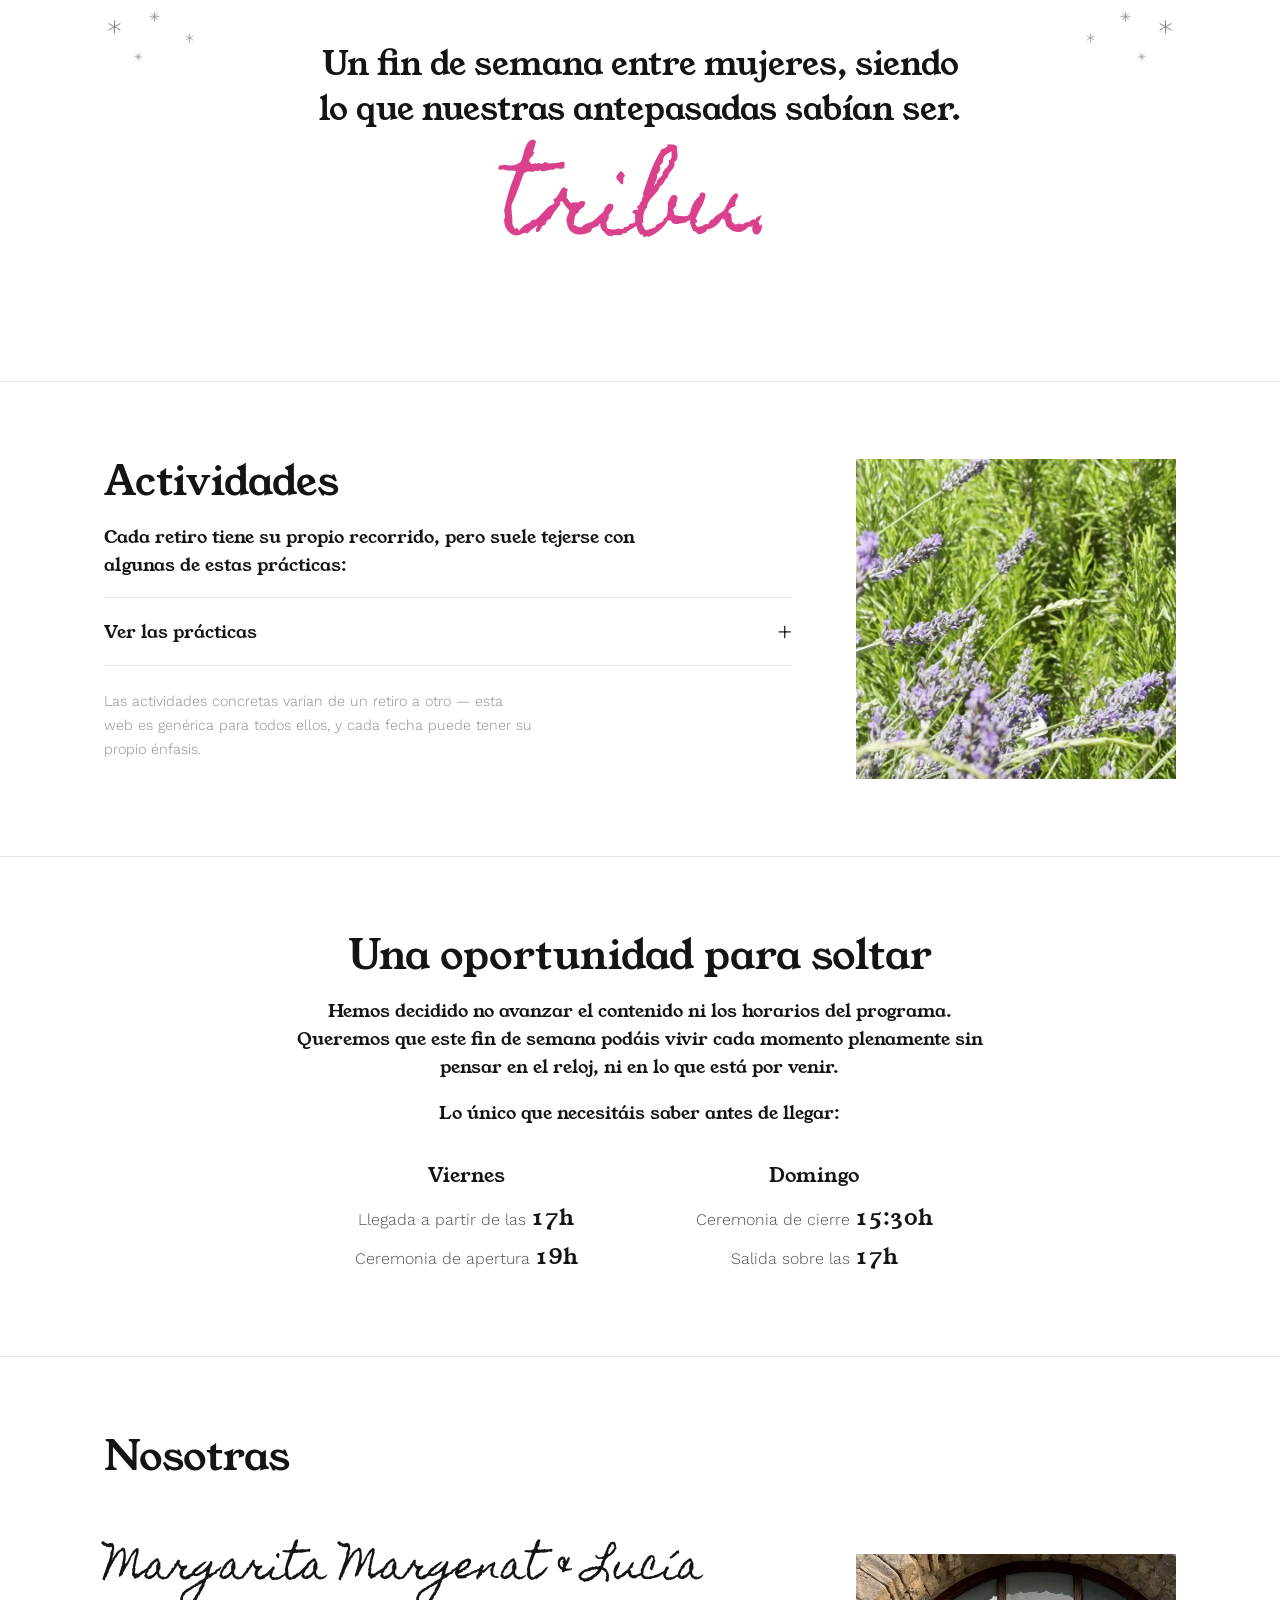
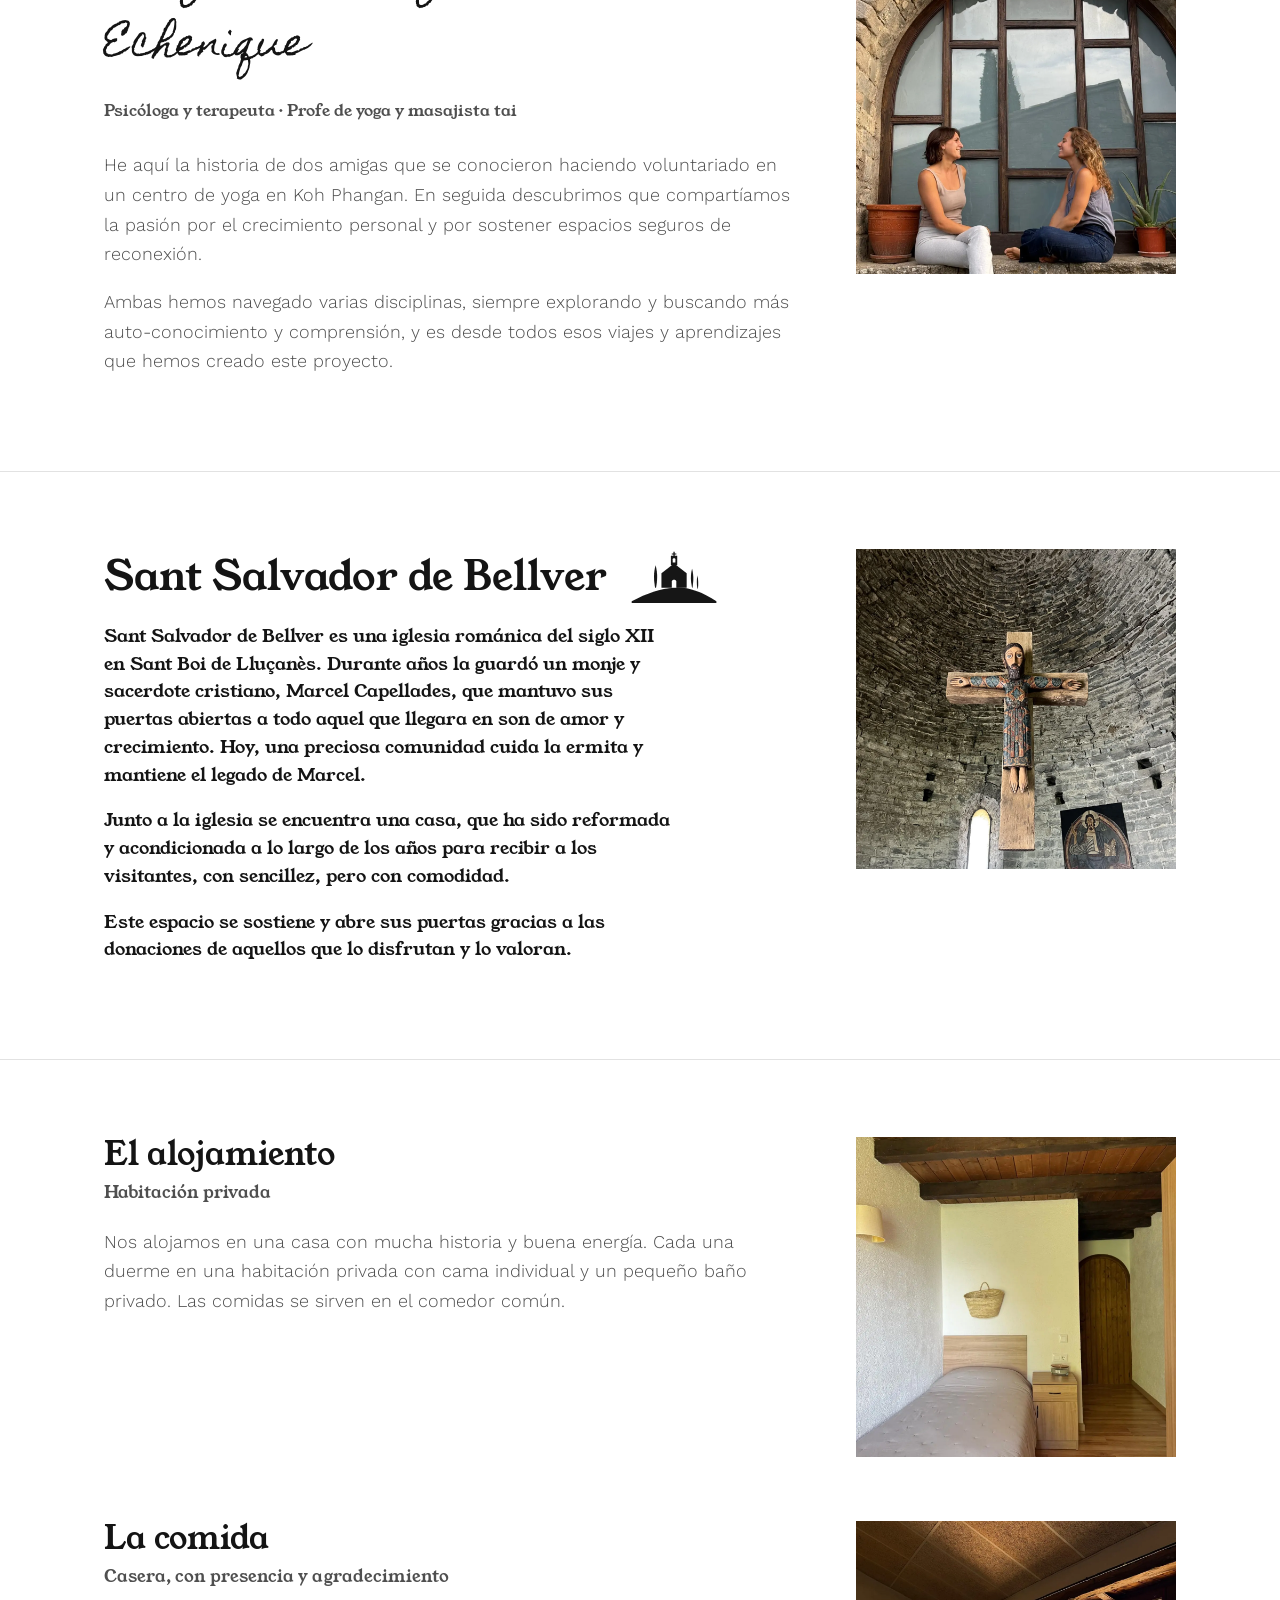
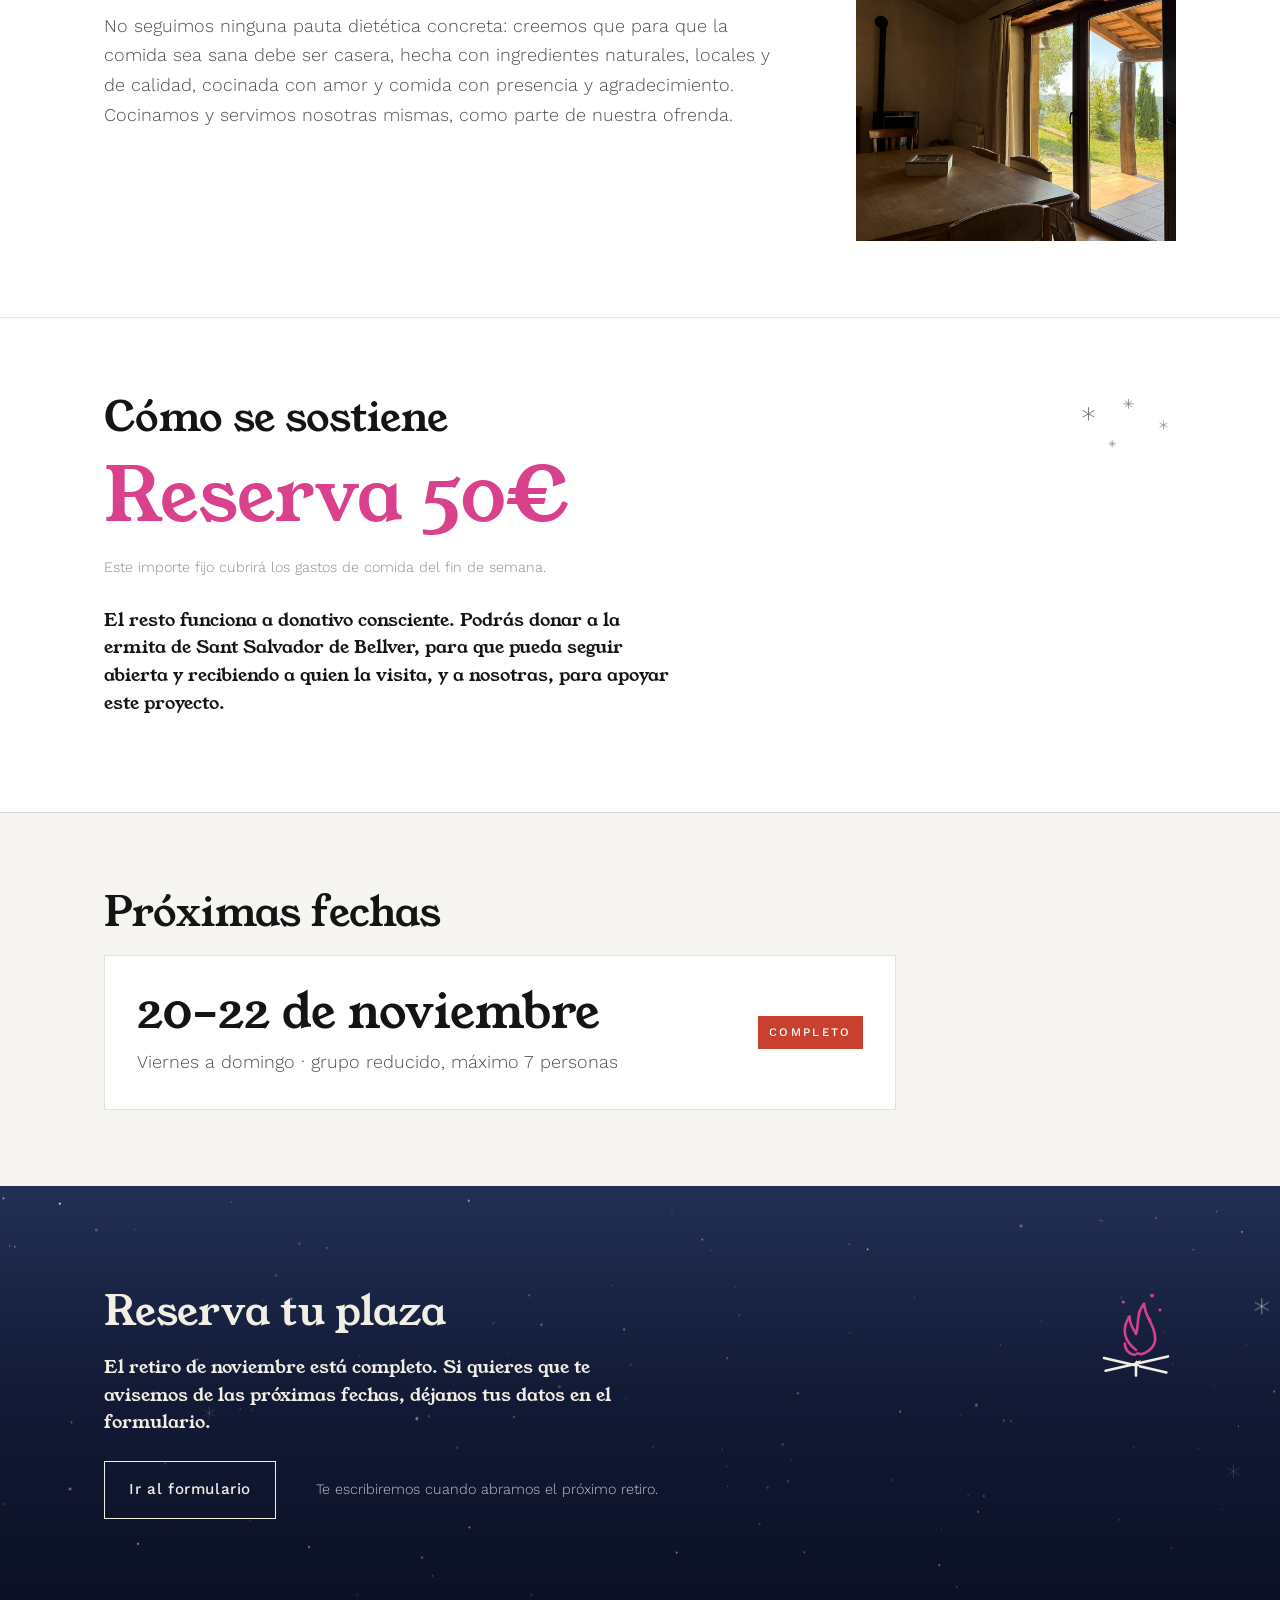
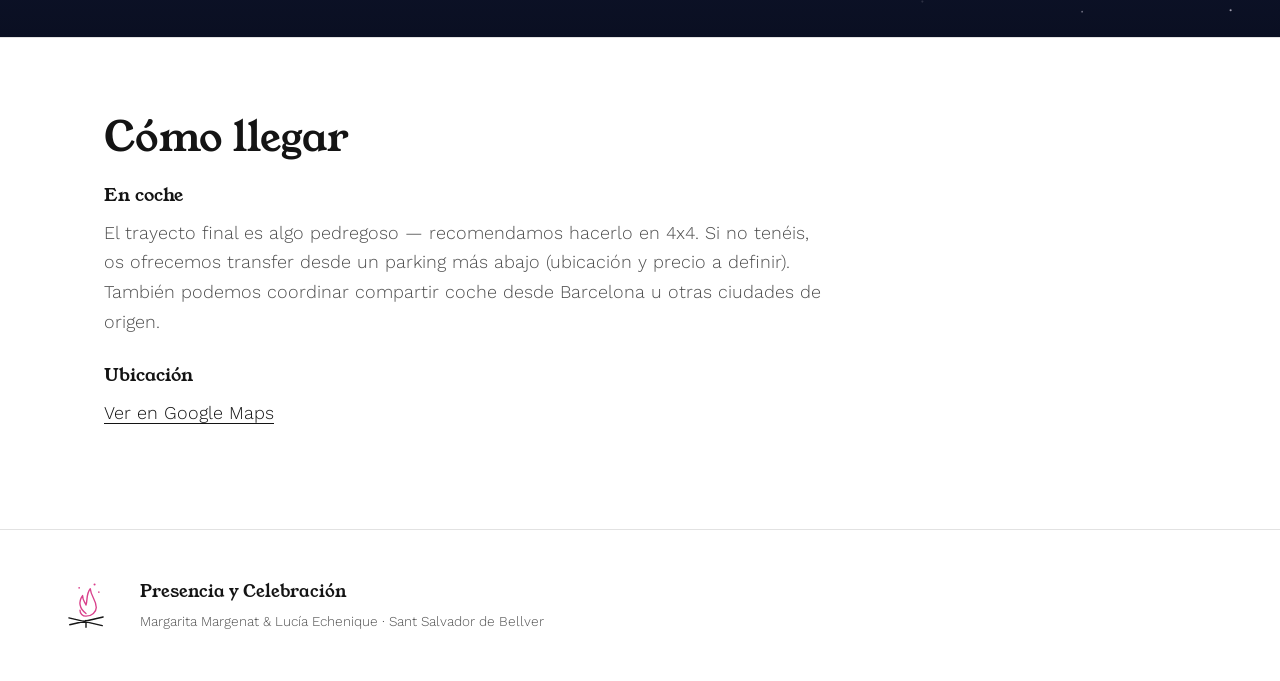
==== commit 0bd66acf: "Retiro de noviembre completo: aviso en Próximas fechas, texto de reserva y SoldOut en el JSON-LD Co-" ====
--- a/index.html
+++ b/index.html
@@ -29,7 +29,7 @@
 html{color-scheme:light} body{margin:0} img{max-width:100%} [hidden]{display:none!important}
 </style>
 <script type="application/ld+json">
-{"@context":"https://schema.org","@type":"Event","name":"Presencia y Celebración · Retiro de mujeres","startDate":"2026-11-20T17:00","endDate":"2026-11-22T17:00","eventAttendanceMode":"https://schema.org/OfflineEventAttendanceMode","eventStatus":"https://schema.org/EventScheduled","location":{"@type":"Place","name":"Ermita de Sant Salvador de Bellver","address":{"@type":"PostalAddress","addressLocality":"Sant Boi de Lluçanès","addressRegion":"Barcelona","addressCountry":"ES"}},"image":"https://www.tribuconecta.site/og.jpg","description":"Retiro de mujeres en la ermita de Sant Salvador de Bellver. Presencia, conexión, celebración y creación en grupo reducido.","organizer":{"@type":"Organization","name":"Presencia y Celebración · Margarita Margenat y Lucía Echenique","url":"https://www.tribuconecta.site/"},"url":"https://www.tribuconecta.site/"}
+{"@context":"https://schema.org","@type":"Event","name":"Presencia y Celebración · Retiro de mujeres","startDate":"2026-11-20T17:00","endDate":"2026-11-22T17:00","eventAttendanceMode":"https://schema.org/OfflineEventAttendanceMode","eventStatus":"https://schema.org/EventScheduled","offers":{"@type":"Offer","price":"50","priceCurrency":"EUR","availability":"https://schema.org/SoldOut","url":"https://www.tribuconecta.site/#contacto"},"location":{"@type":"Place","name":"Ermita de Sant Salvador de Bellver","address":{"@type":"PostalAddress","addressLocality":"Sant Boi de Lluçanès","addressRegion":"Barcelona","addressCountry":"ES"}},"image":"https://www.tribuconecta.site/og.jpg","description":"Retiro de mujeres en la ermita de Sant Salvador de Bellver. Presencia, conexión, celebración y creación en grupo reducido.","organizer":{"@type":"Organization","name":"Presencia y Celebración · Margarita Margenat y Lucía Echenique","url":"https://www.tribuconecta.site/"},"url":"https://www.tribuconecta.site/"}
 </script>
 </head>
 <body>
@@ -372,7 +372,7 @@
         <div class="when">20–22 de noviembre</div>
         <div class="meta">Viernes a domingo · grupo reducido, máximo 7 personas</div>
       </div>
-      <span class="status">Quedan 2 plazas</span>
+      <span class="status">Completo</span>
     </div>
   </div>
 </section>
@@ -382,10 +382,10 @@
   <div class="wrap">
     <div>
       <h2>Reserva tu plaza</h2>
-      <p class="lede">Completa el formulario y te contamos todos los detalles.</p>
+      <p class="lede">El retiro de noviembre está completo. Si quieres que te avisemos de las próximas fechas, déjanos tus datos en el formulario.</p>
       <div class="acciones">
         <a href="https://docs.google.com/forms/d/e/1FAIpQLSe1IAnaGGV3NlmShKqGBk-70MKR8-3k7L88Y0_SUVakqxXDNA/viewform" target="_blank" rel="noopener" class="btn">Ir al formulario</a>
-        <p class="small-note" style="margin:0">Rellenar el formulario no confirma tu plaza — os contactaremos para confirmar la reserva.</p>
+        <p class="small-note" style="margin:0">Te escribiremos cuando abramos el próximo retiro.</p>
       </div>
     </div>
     <svg class="dibujo" viewBox="50 36 100 112" aria-hidden="true"><use href="#hoguera-fina"/></svg>
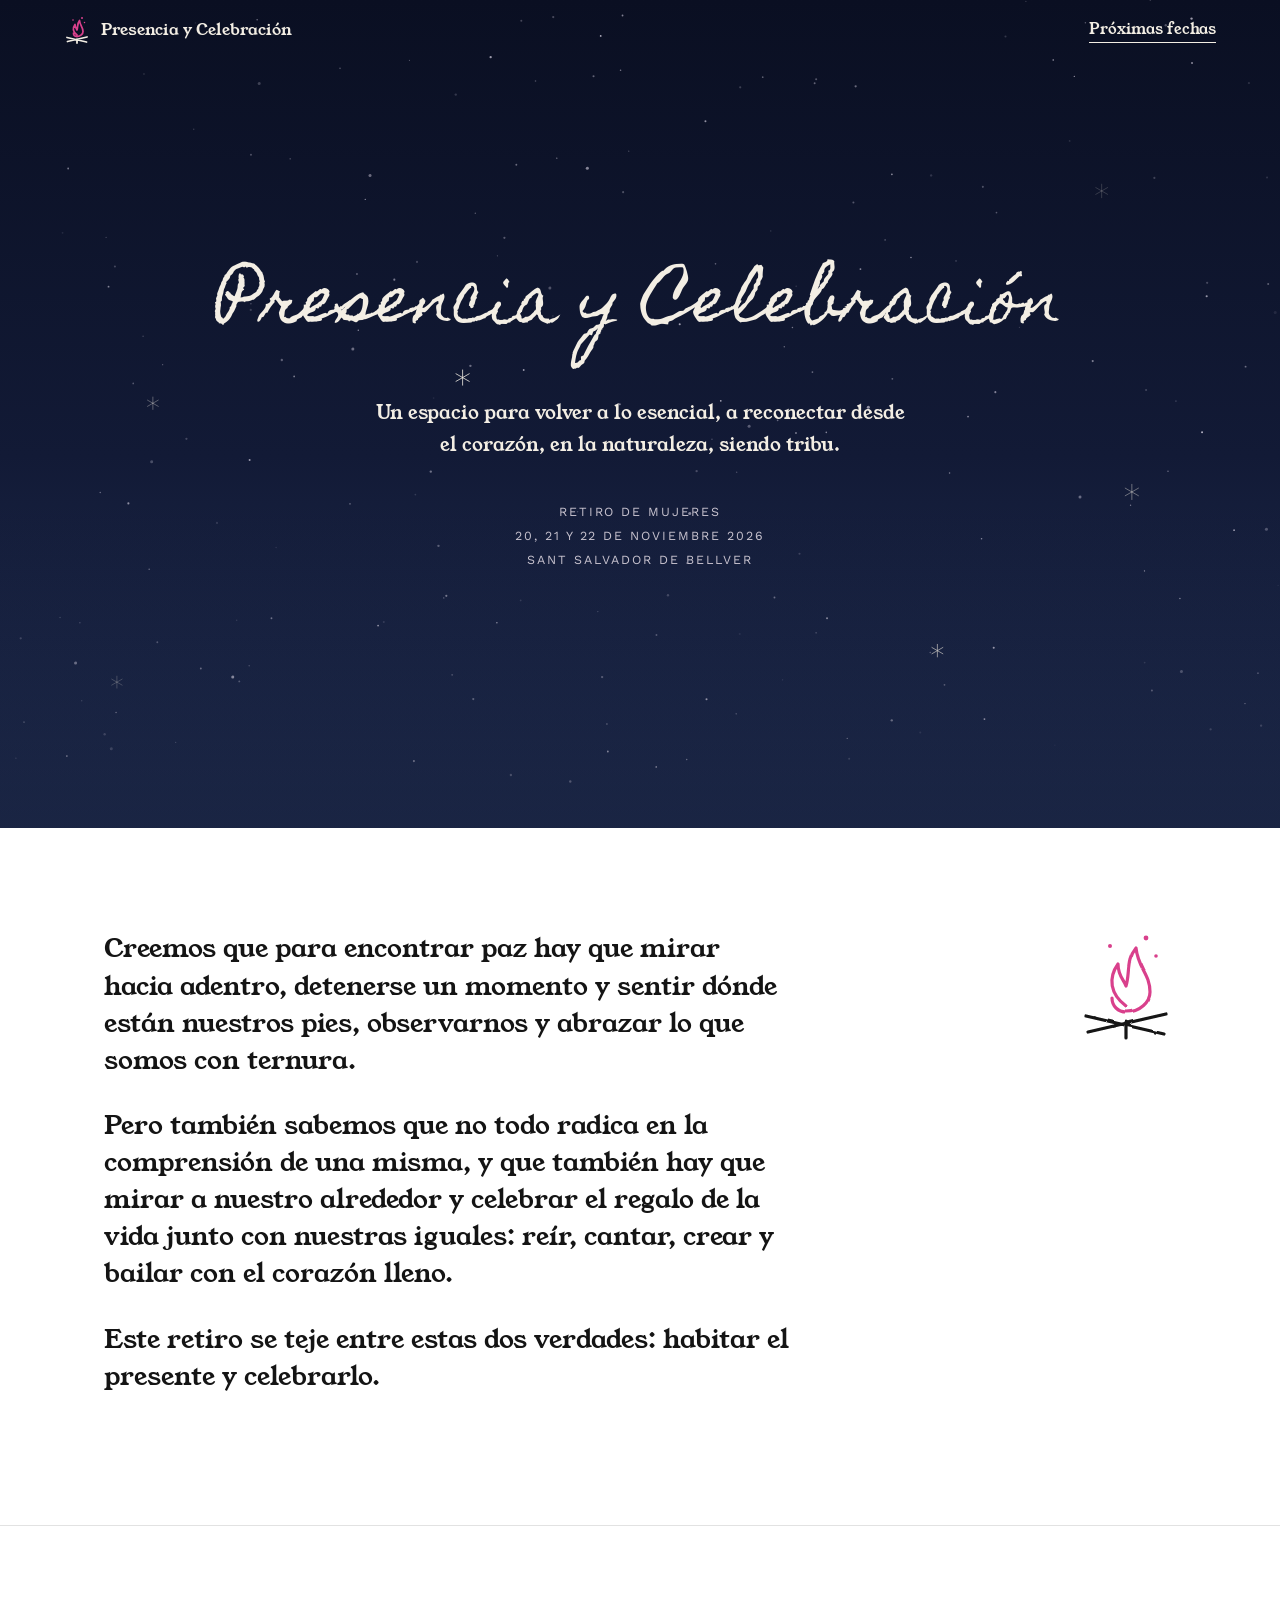
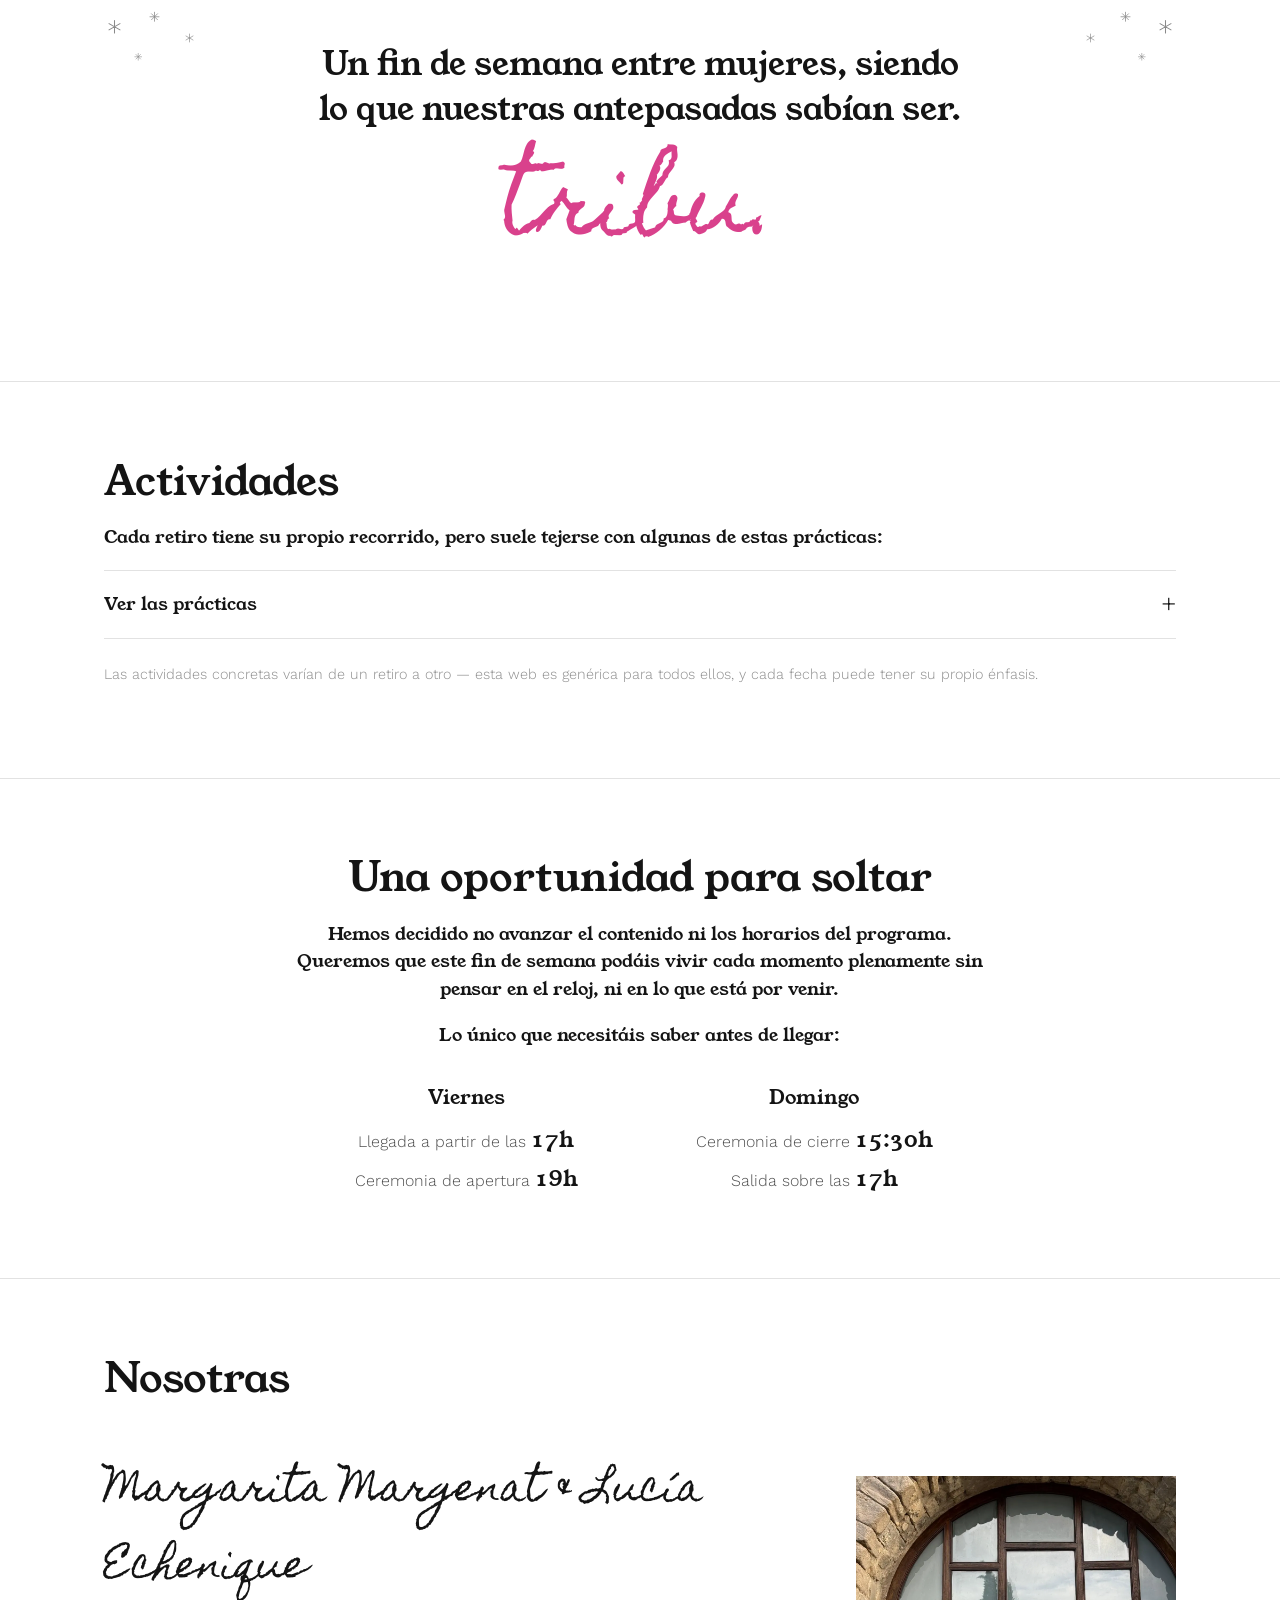
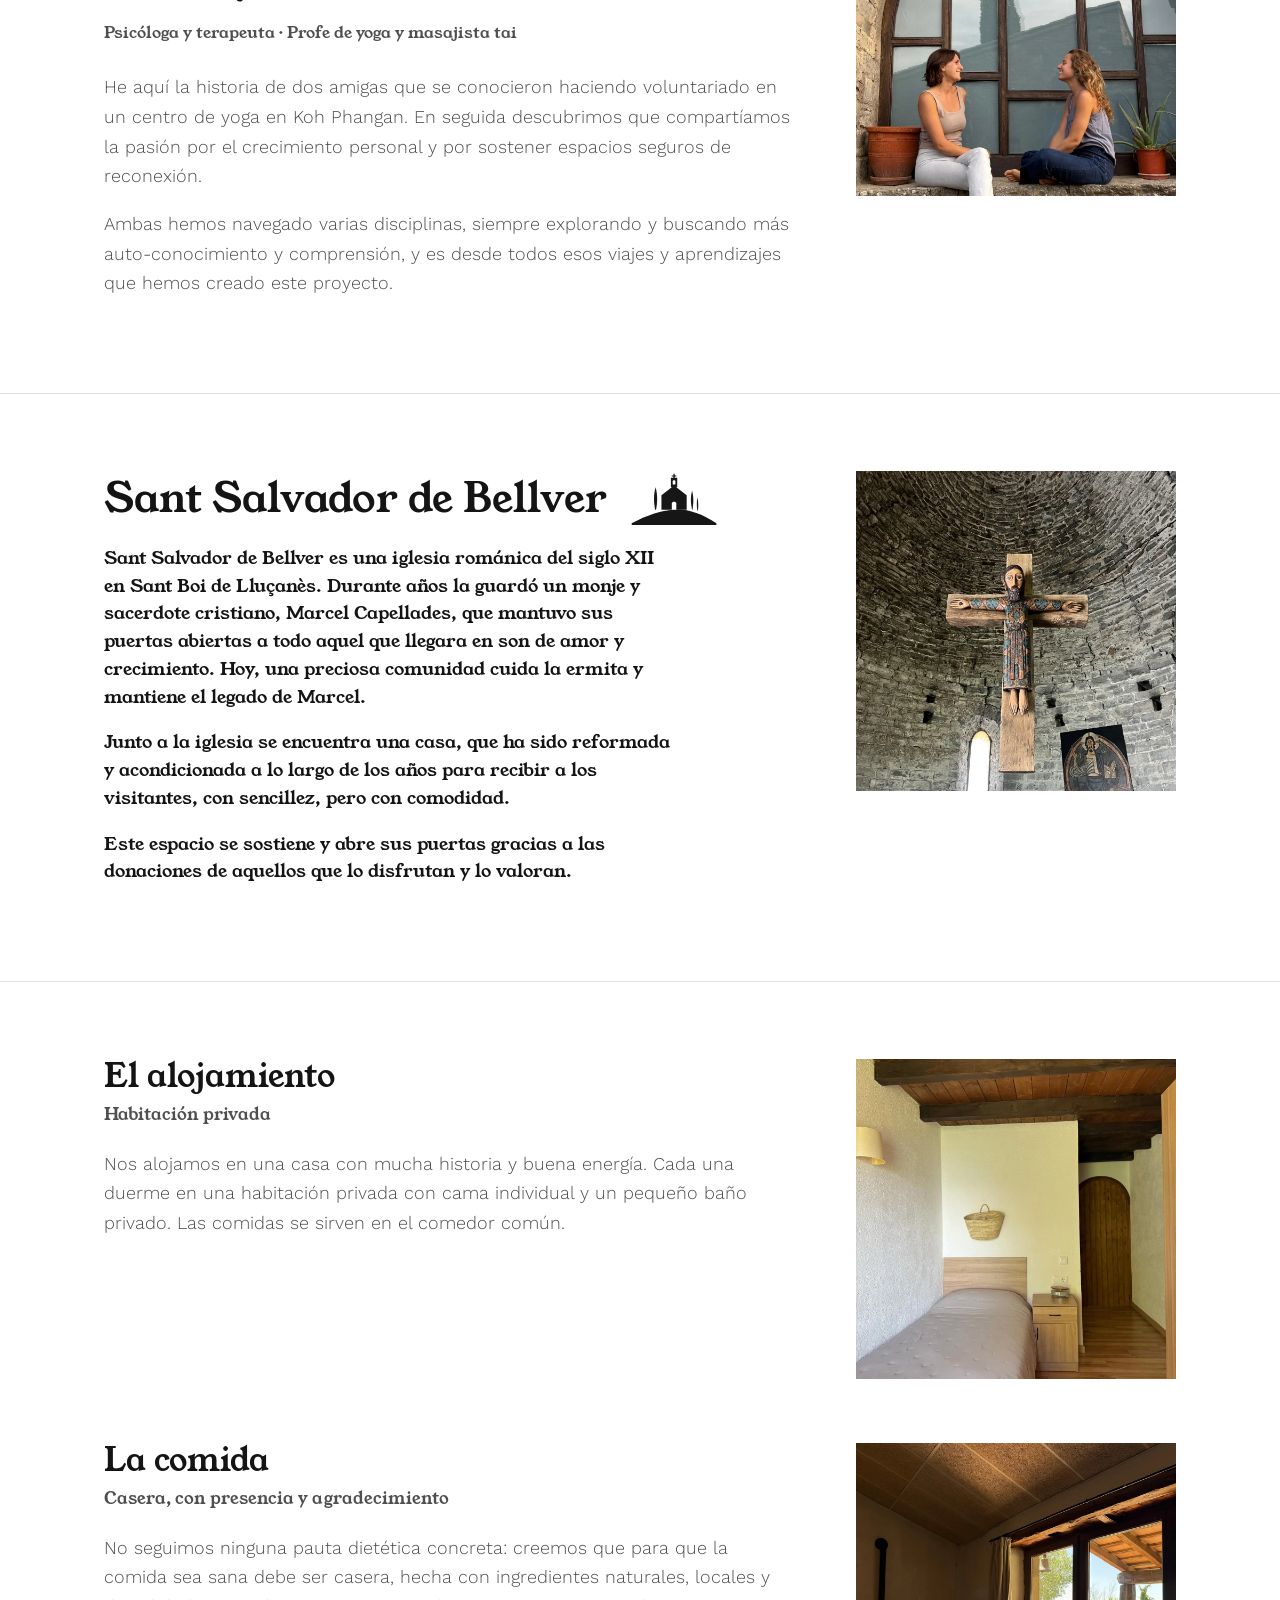
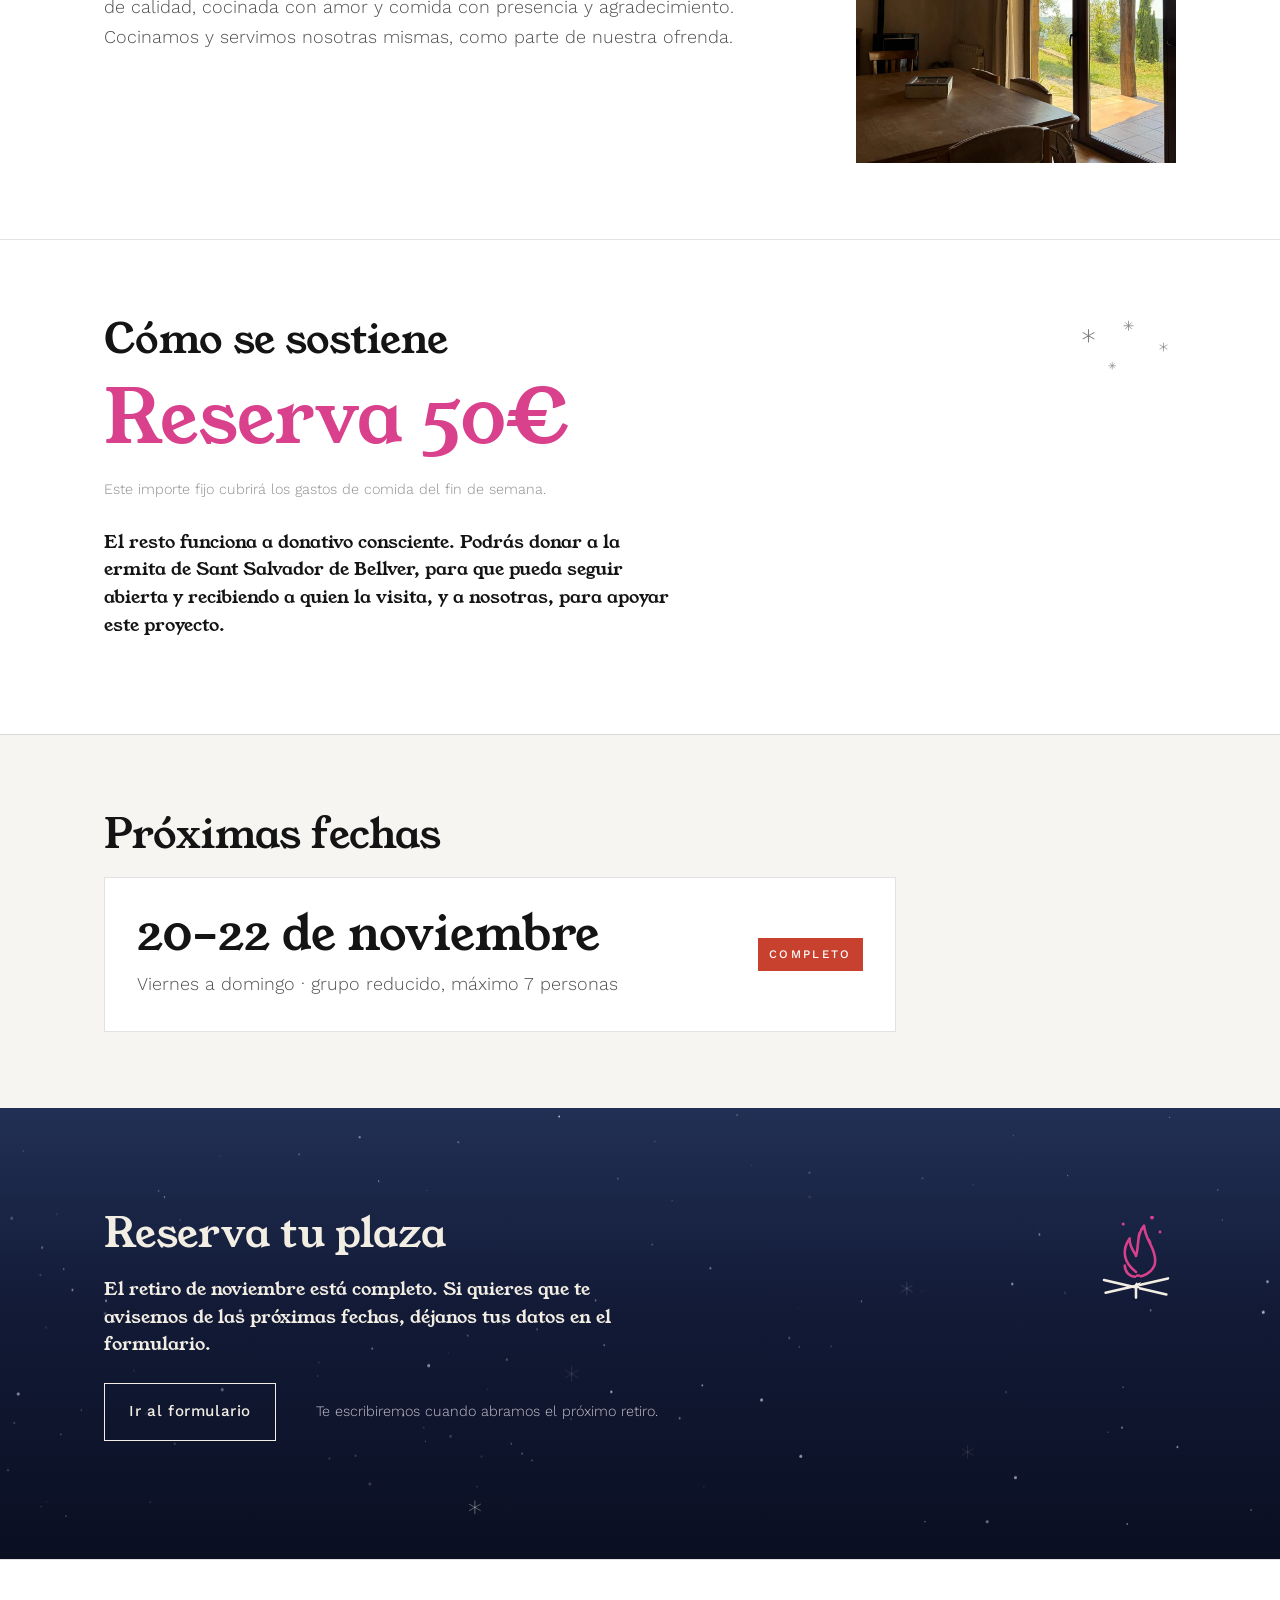
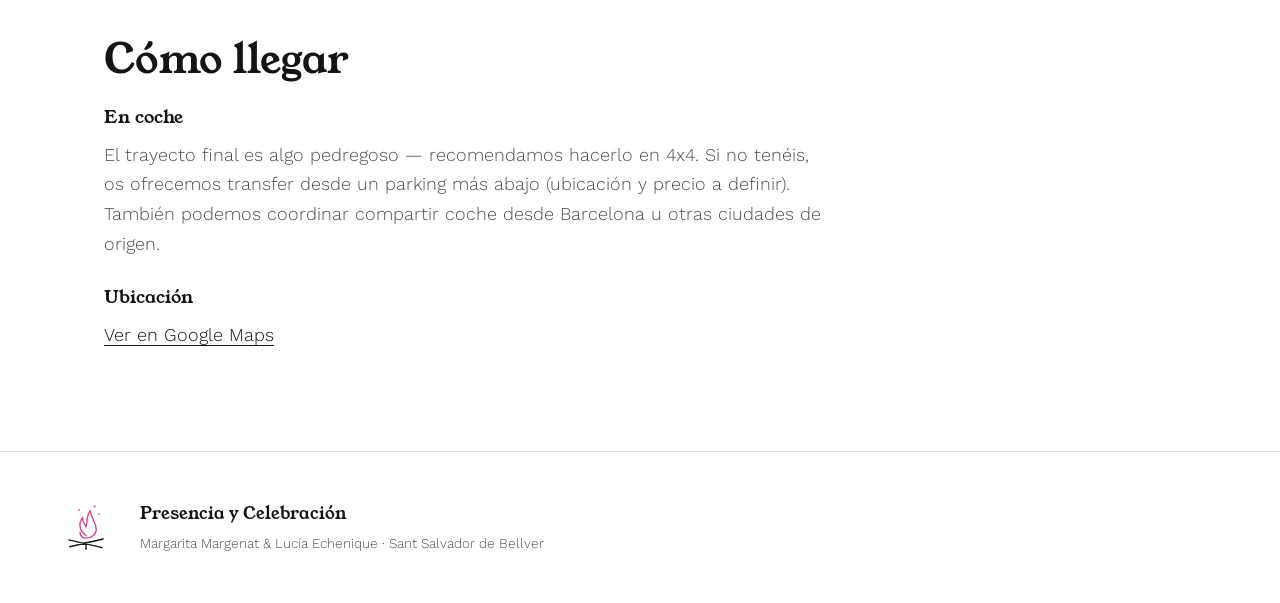
==== commit 63643a28: "Actividades sin el vídeo de lavanda y a todo el ancho en escritorio Co-Authored-By: Claude Fable 5.1" ====
--- a/index.html
+++ b/index.html
@@ -122,6 +122,8 @@
 .acts{list-style:none;margin:.5rem 0 1.5rem;padding:0;font-family:var(--sans);font-weight:300;font-size:1.1rem;line-height:1.5;color:var(--tinta)}
 .acts li{border-bottom:1px solid var(--line);padding:.5em 0}
 .activities-note{font-size:.9rem;max-width:30em;color:var(--plata)}
+/* actividades: a todo el ancho (sin vídeo desde el 2026-11-04) */
+#actividades .lede,#actividades .despliega,#actividades .activities-note{max-width:none}
 .ventana{width:100%;aspect-ratio:1/1;overflow:hidden}
 .ventana video{width:100%;height:100%;object-fit:cover}
 
@@ -257,7 +259,7 @@
   <blockquote><span>Un fin de semana entre mujeres, siendo lo que nuestras antepasadas sabían ser.</span><span class="big">tribu.</span></blockquote>
 </section>
 
-<section class="bloque" id="actividades">
+<section class="bloque ancho" id="actividades">
   <div class="wrap">
     <div>
       <h2>Actividades</h2>
@@ -280,7 +282,6 @@
       </details>
       <p class="activities-note">Las actividades concretas varían de un retiro a otro — esta web es genérica para todos ellos, y cada fecha puede tener su propio énfasis.</p>
     </div>
-    <div class="lado"><div class="ventana"><video muted loop playsinline autoplay preload="metadata" poster="video/lavanda-poster.webp" aria-hidden="true"><source src="video/lavanda.mp4" type="video/mp4"></video></div></div>
   </div>
 </section>
 
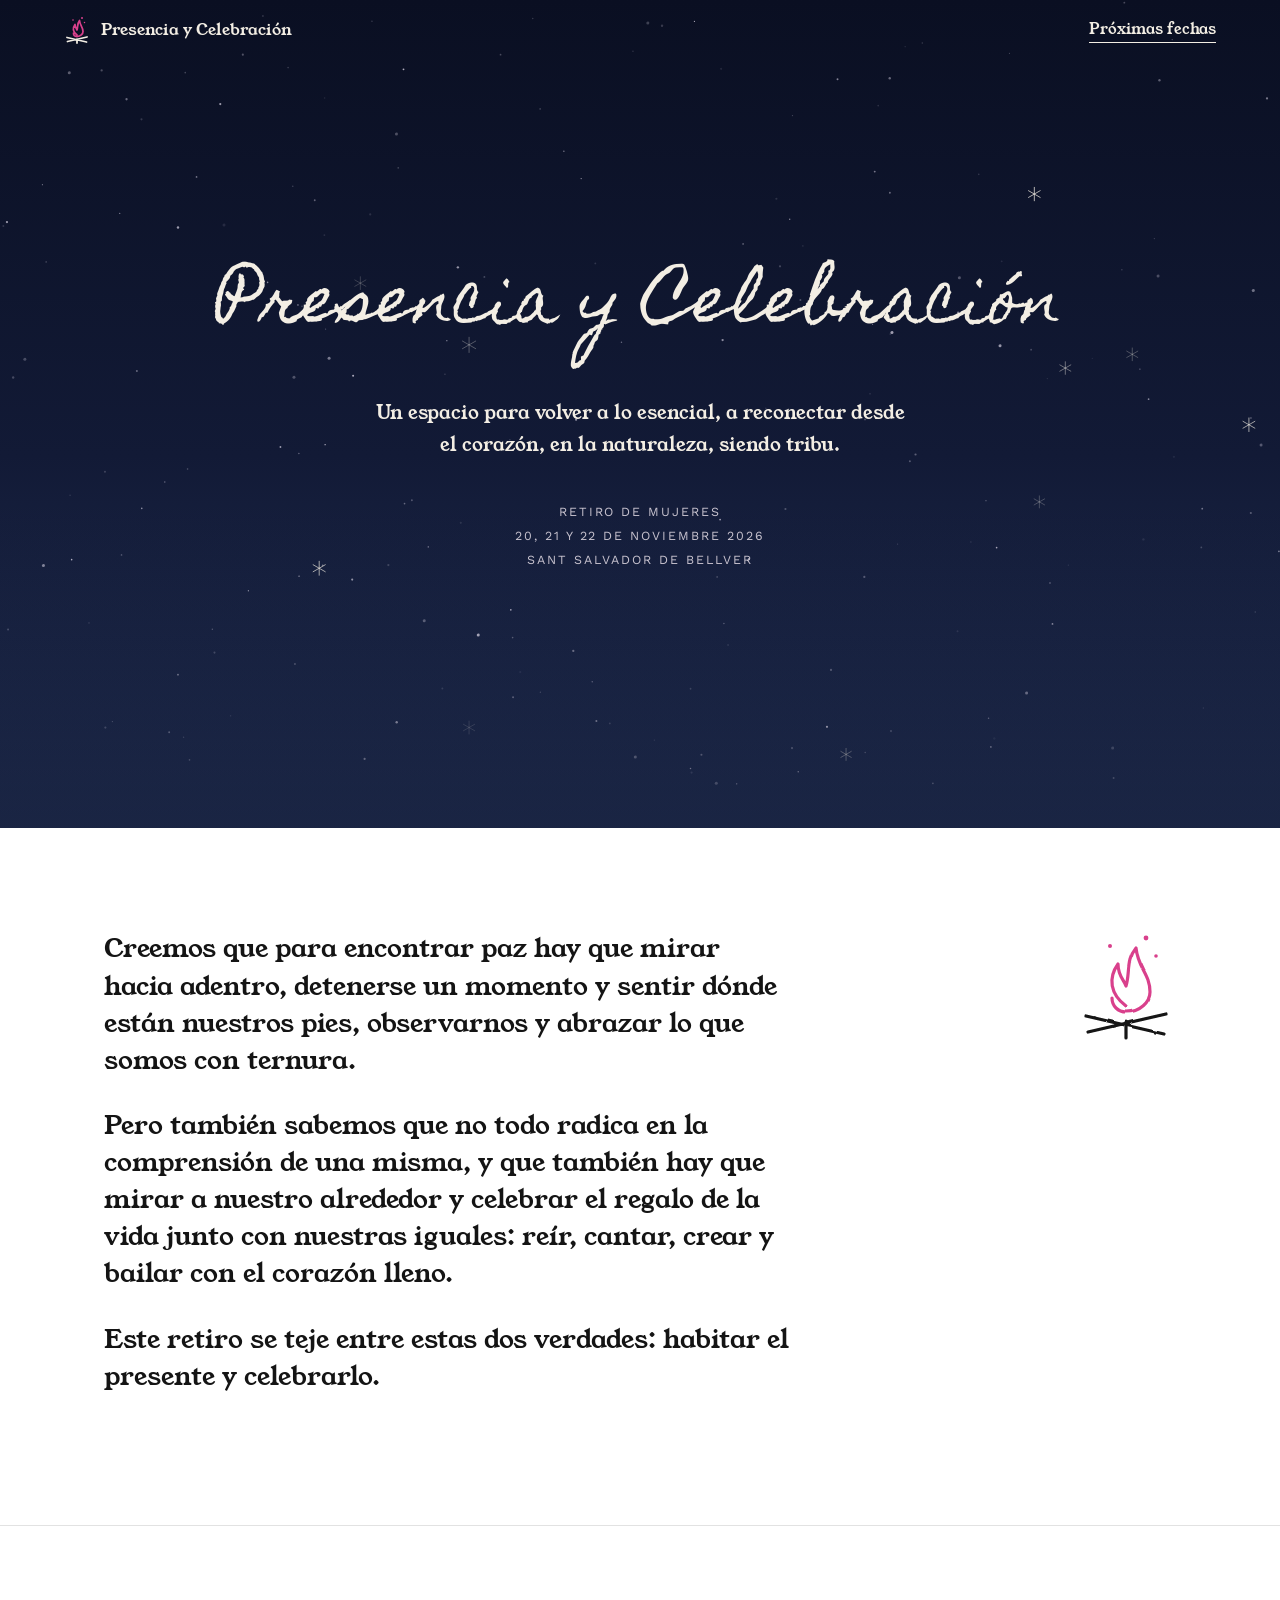
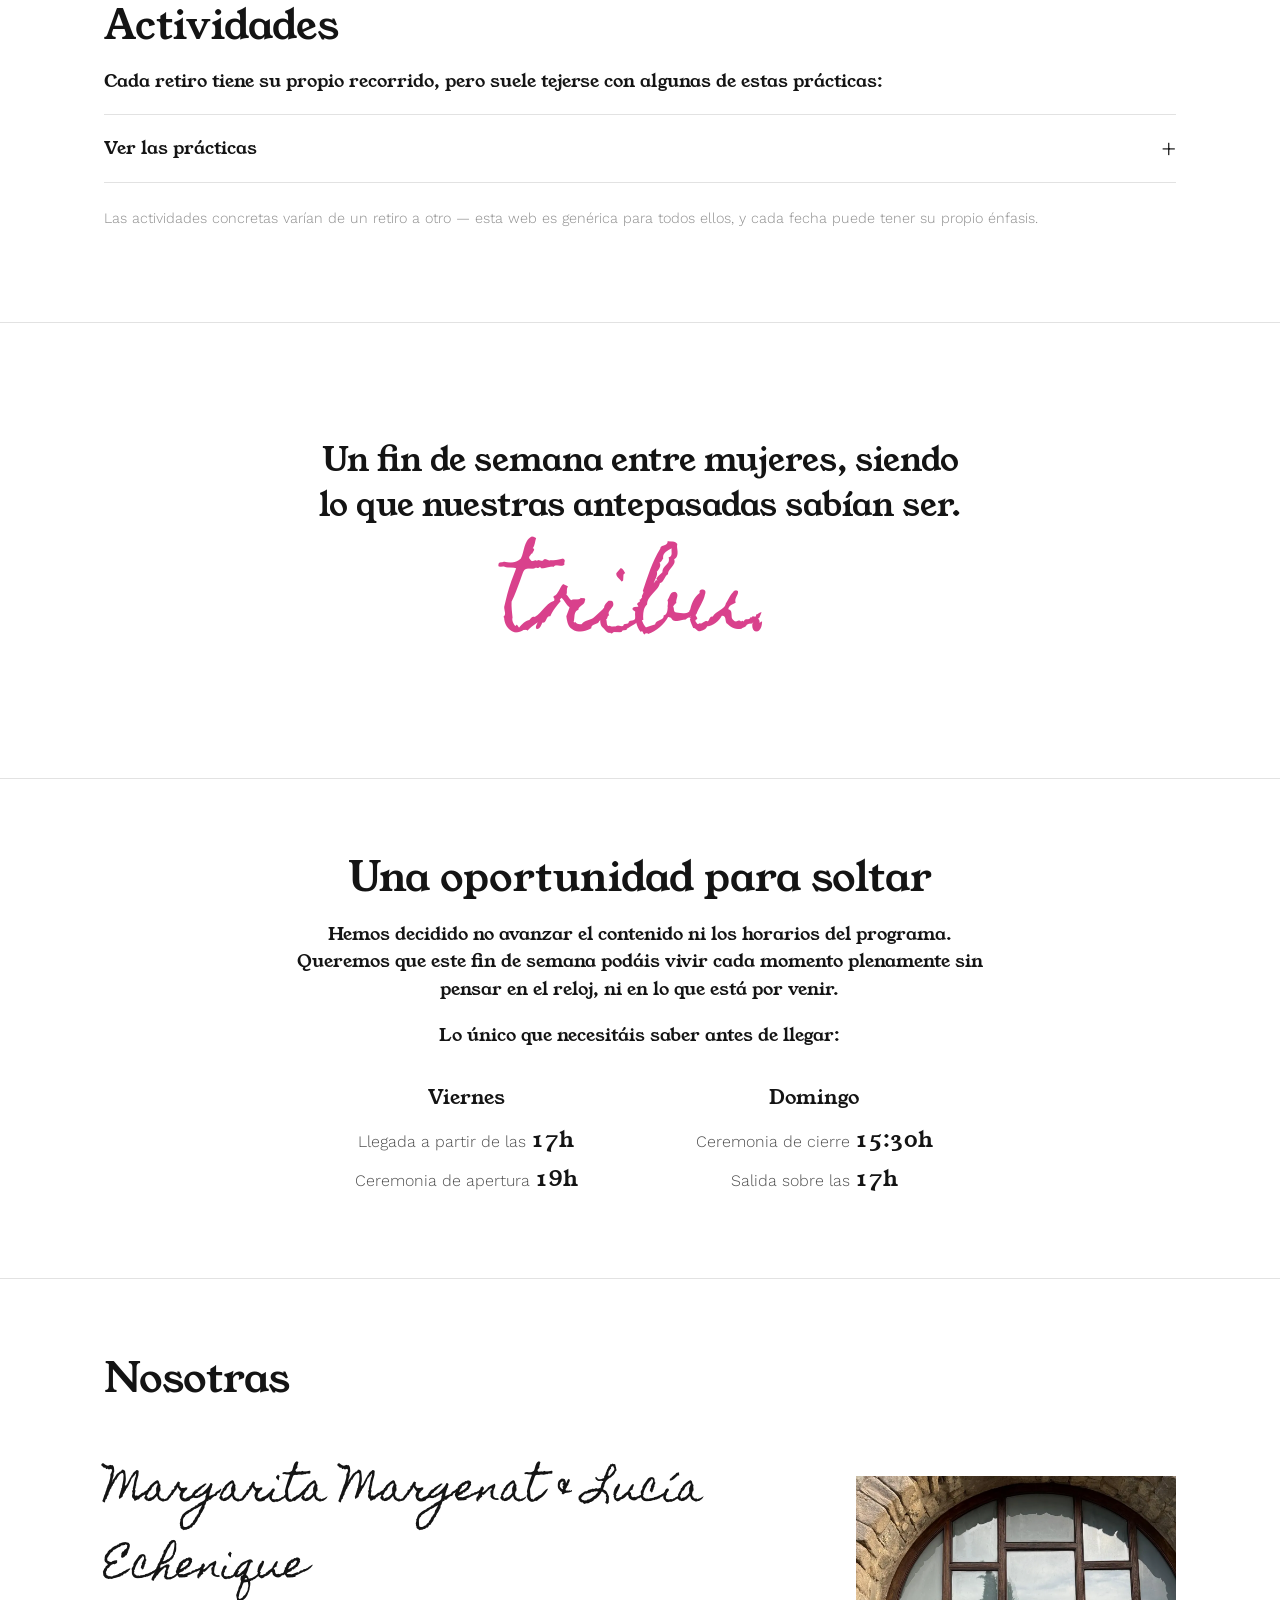
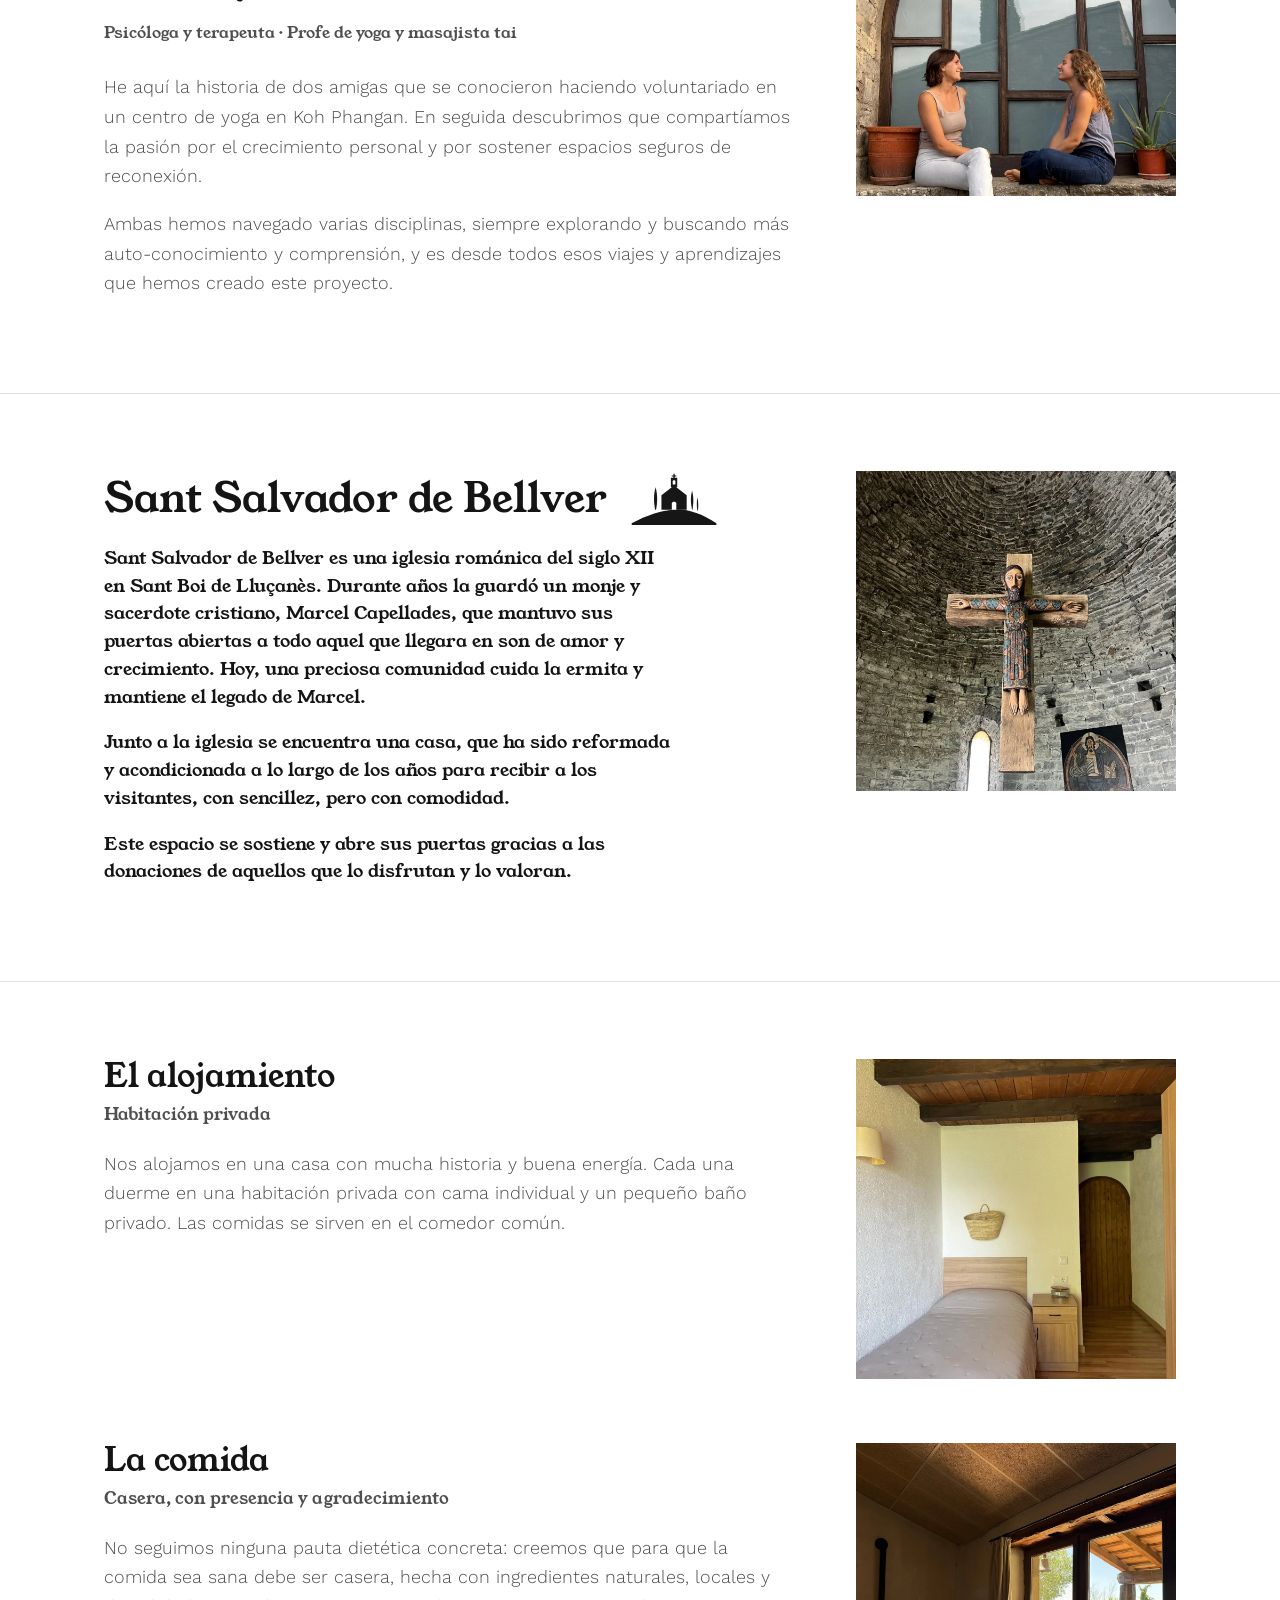
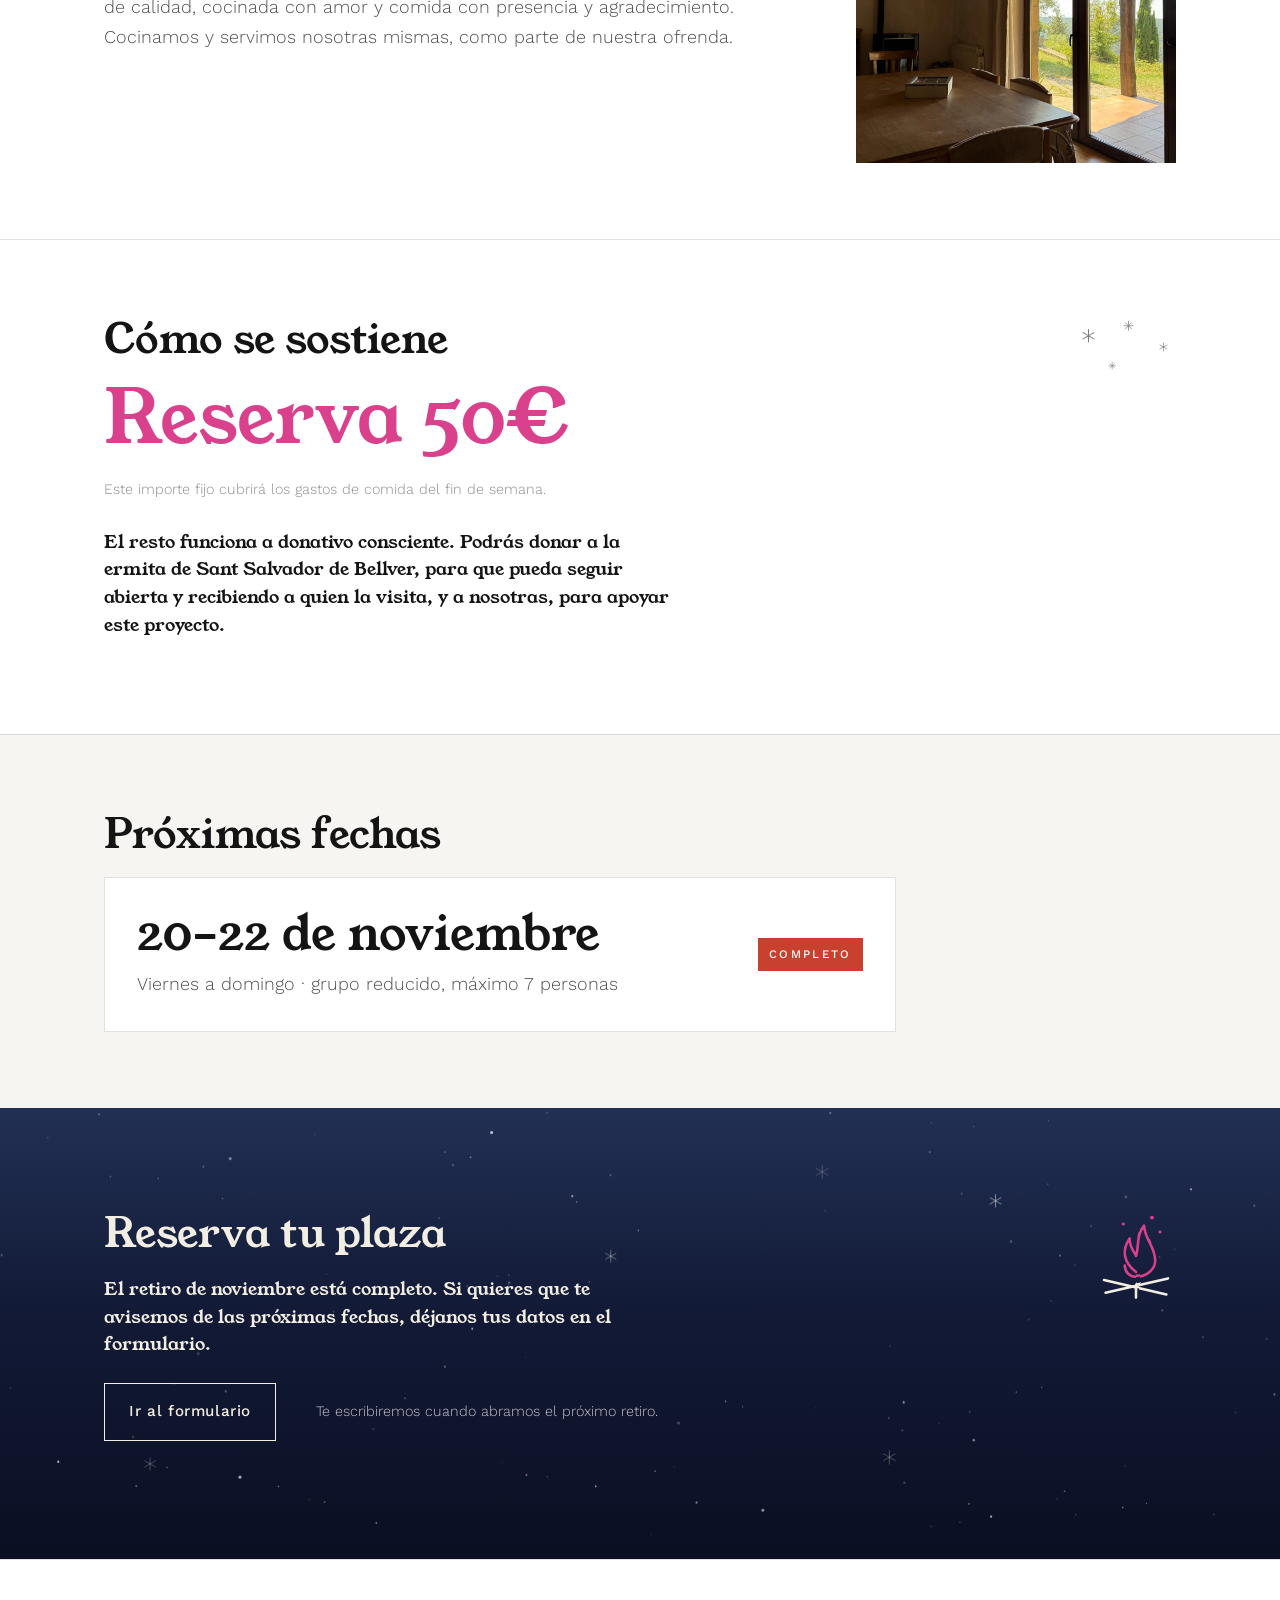
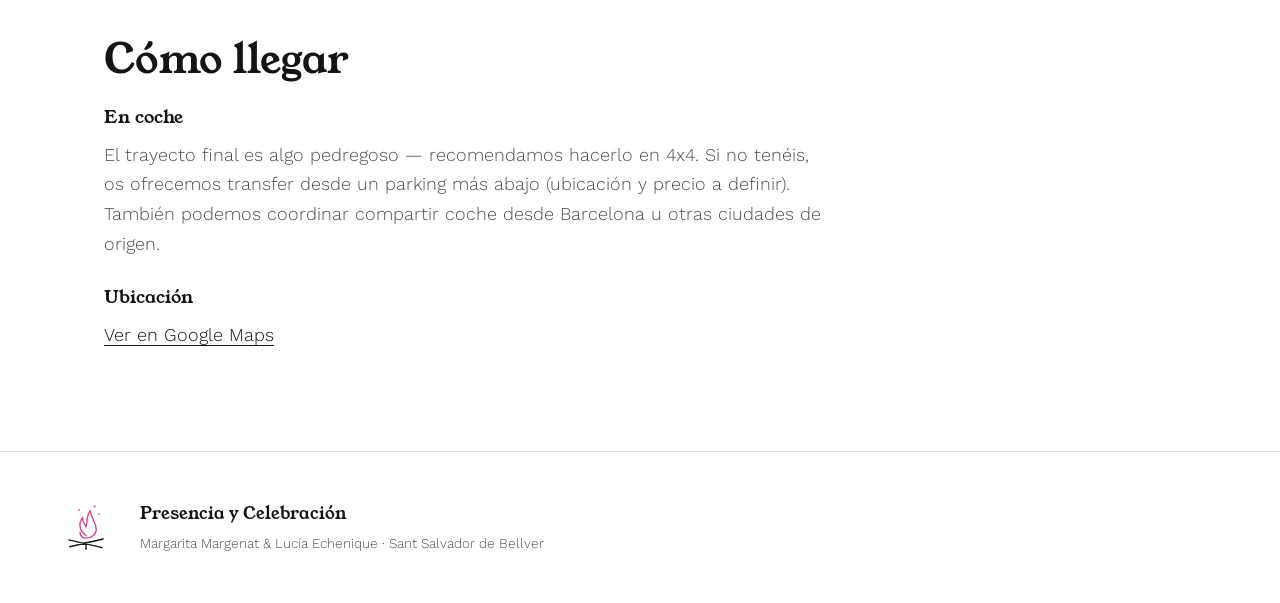
==== commit 35f14278: "La cita "tribu." pasa detrás de Actividades en ambos formatos y sin estrellitas; cabecera legible so" ====
--- a/index.html
+++ b/index.html
@@ -108,9 +108,6 @@
 .tribu blockquote{margin:0 auto;padding:0 var(--gutter);max-width:24em;font-family:var(--serif);font-size:clamp(1.3rem,2.6vw,2.1rem);line-height:1.35;color:var(--tinta)}
 .tribu blockquote span{display:block}
 .tribu .big{font-family:var(--mano);font-size:clamp(2.6rem,7vw,5.6rem);line-height:1.2;margin-top:.3em;color:var(--acento)}
-.tribu .estrellas{position:absolute;top:18%;opacity:.5}
-.tribu .estrellas.izq{left:8%}
-.tribu .estrellas.der{right:8%;transform:scale(-1,1)}
 
 /* actividades */
 .despliega{margin:0 0 1.5rem;max-width:40em}
@@ -203,9 +200,6 @@
   .reserva .dibujo{justify-self:start}
 }
 @media (max-width:860px){
-  body{display:flex;flex-direction:column}
-  .nav{order:0}
-  .hero{order:1}.intencion{order:2}#actividades{order:3}#horario{order:4}.tribu{order:5}#nosotras{order:6}#lugar{order:7}.casa{order:8}#precio{order:9}#fechas{order:10}.reserva{order:11}#acceso{order:12}footer{order:13}
 }
 @media (max-width:480px){
   .nav .logo span{display:none}
@@ -251,12 +245,6 @@
     </div>
     <div class="lado"><svg class="dibujo" viewBox="50 36 100 112" aria-hidden="true" style="width:100px;height:112px;margin-left:auto"><use href="#hoguera-fina"/></svg></div>
   </div>
-</section>
-
-<section class="tribu">
-  <svg class="estrellas izq" viewBox="0 0 160 96" aria-hidden="true"><use href="#cielo-chico"/></svg>
-  <svg class="estrellas der" viewBox="0 0 160 96" aria-hidden="true"><use href="#cielo-chico"/></svg>
-  <blockquote><span>Un fin de semana entre mujeres, siendo lo que nuestras antepasadas sabían ser.</span><span class="big">tribu.</span></blockquote>
 </section>
 
 <section class="bloque ancho" id="actividades">
@@ -285,6 +273,10 @@
   </div>
 </section>
 
+<section class="tribu">
+  <blockquote><span>Un fin de semana entre mujeres, siendo lo que nuestras antepasadas sabían ser.</span><span class="big">tribu.</span></blockquote>
+</section>
+
 <section class="bloque ancho" id="horario">
   <div class="wrap">
     <h2>Una oportunidad para soltar</h2>
@@ -418,7 +410,7 @@
   requestAnimationFrame(function(){ requestAnimationFrame(function(){ document.body.classList.add('ready'); }); });
 
   // Cabecera: clara sobre el día, hueso sobre la noche (portada, atardecer, reserva)
-  var nav = document.querySelector('.nav'), oscuros = document.querySelectorAll('.hero, .tribu, .reserva');
+  var nav = document.querySelector('.nav'), oscuros = document.querySelectorAll('.hero, .reserva');
   function sobreOscuro(el){ var r = el.getBoundingClientRect(); return r.top < 60 && r.bottom > 60; }
   function estadoNav(){ var o = false; oscuros.forEach(function(el){ if (sobreOscuro(el)) o = true; }); nav.classList.toggle('claro', !o); }
   addEventListener('scroll', estadoNav, { passive: true }); addEventListener('resize', estadoNav); estadoNav();
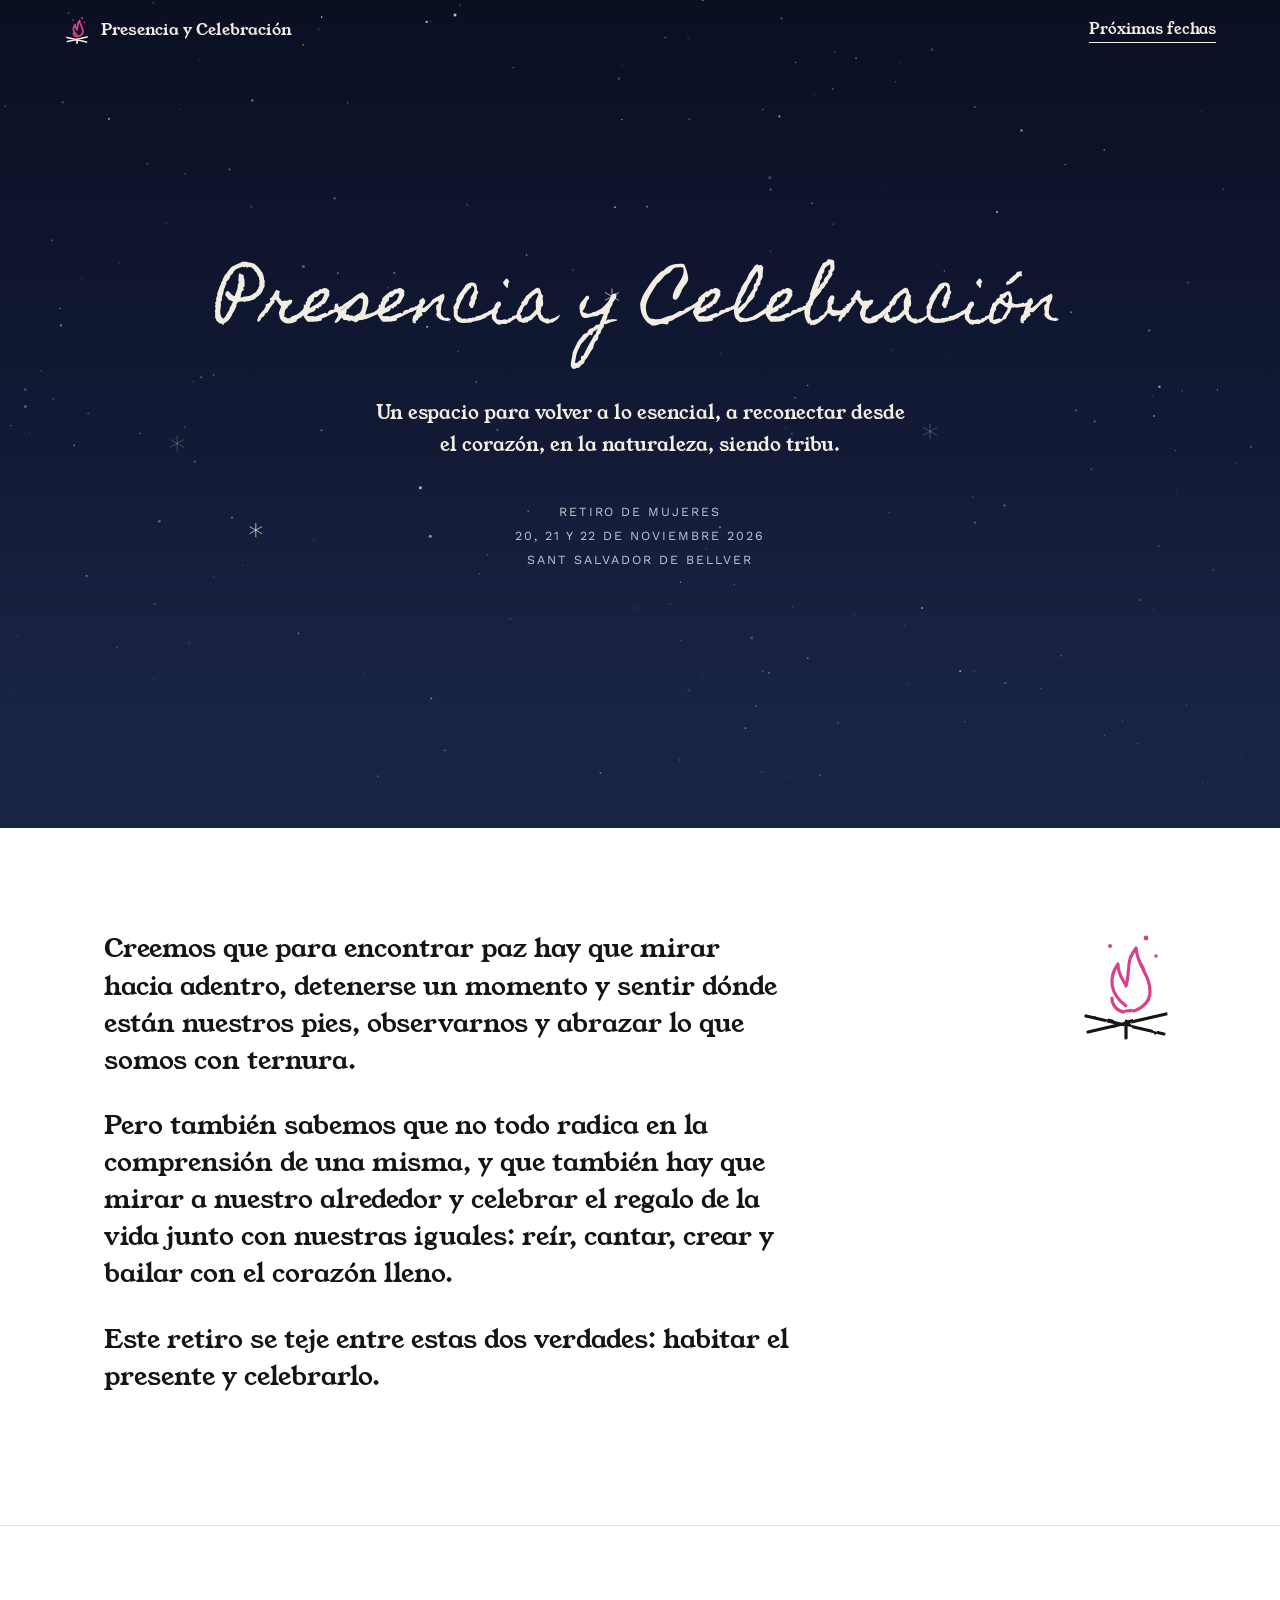
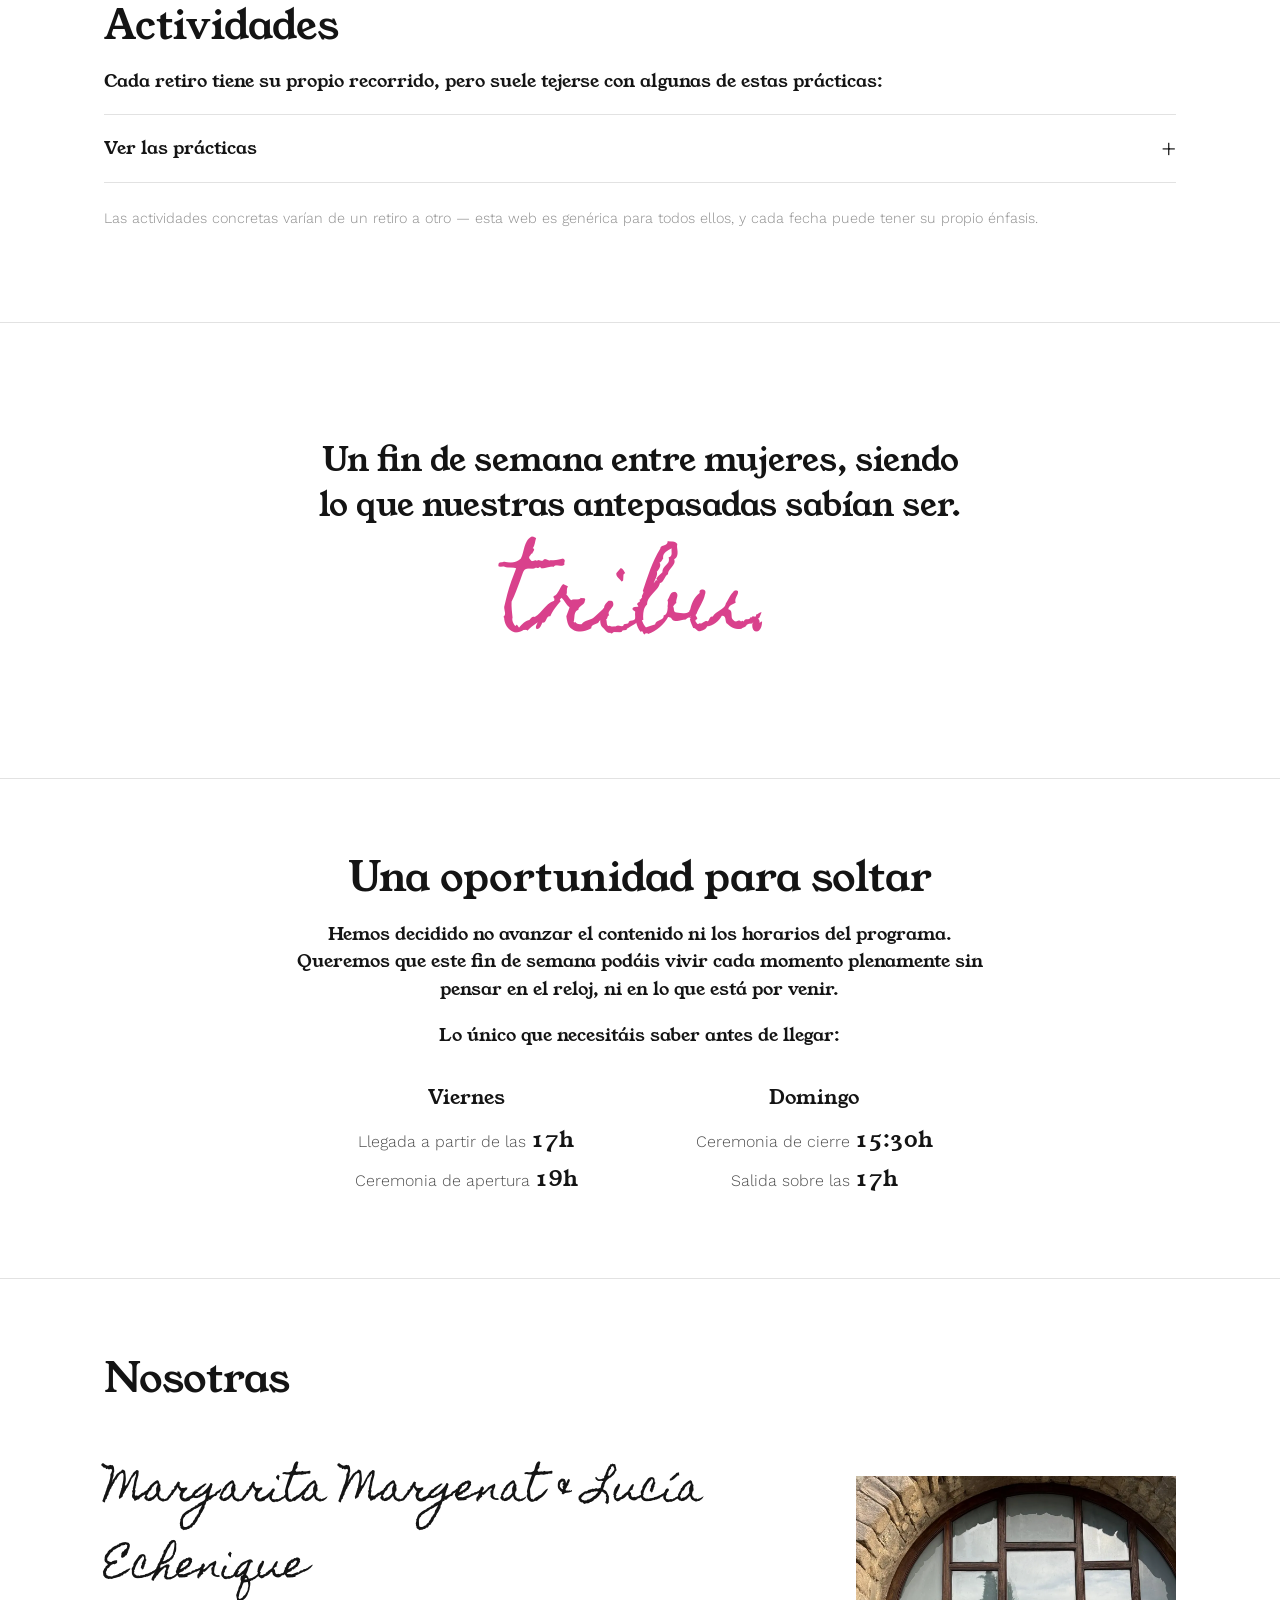
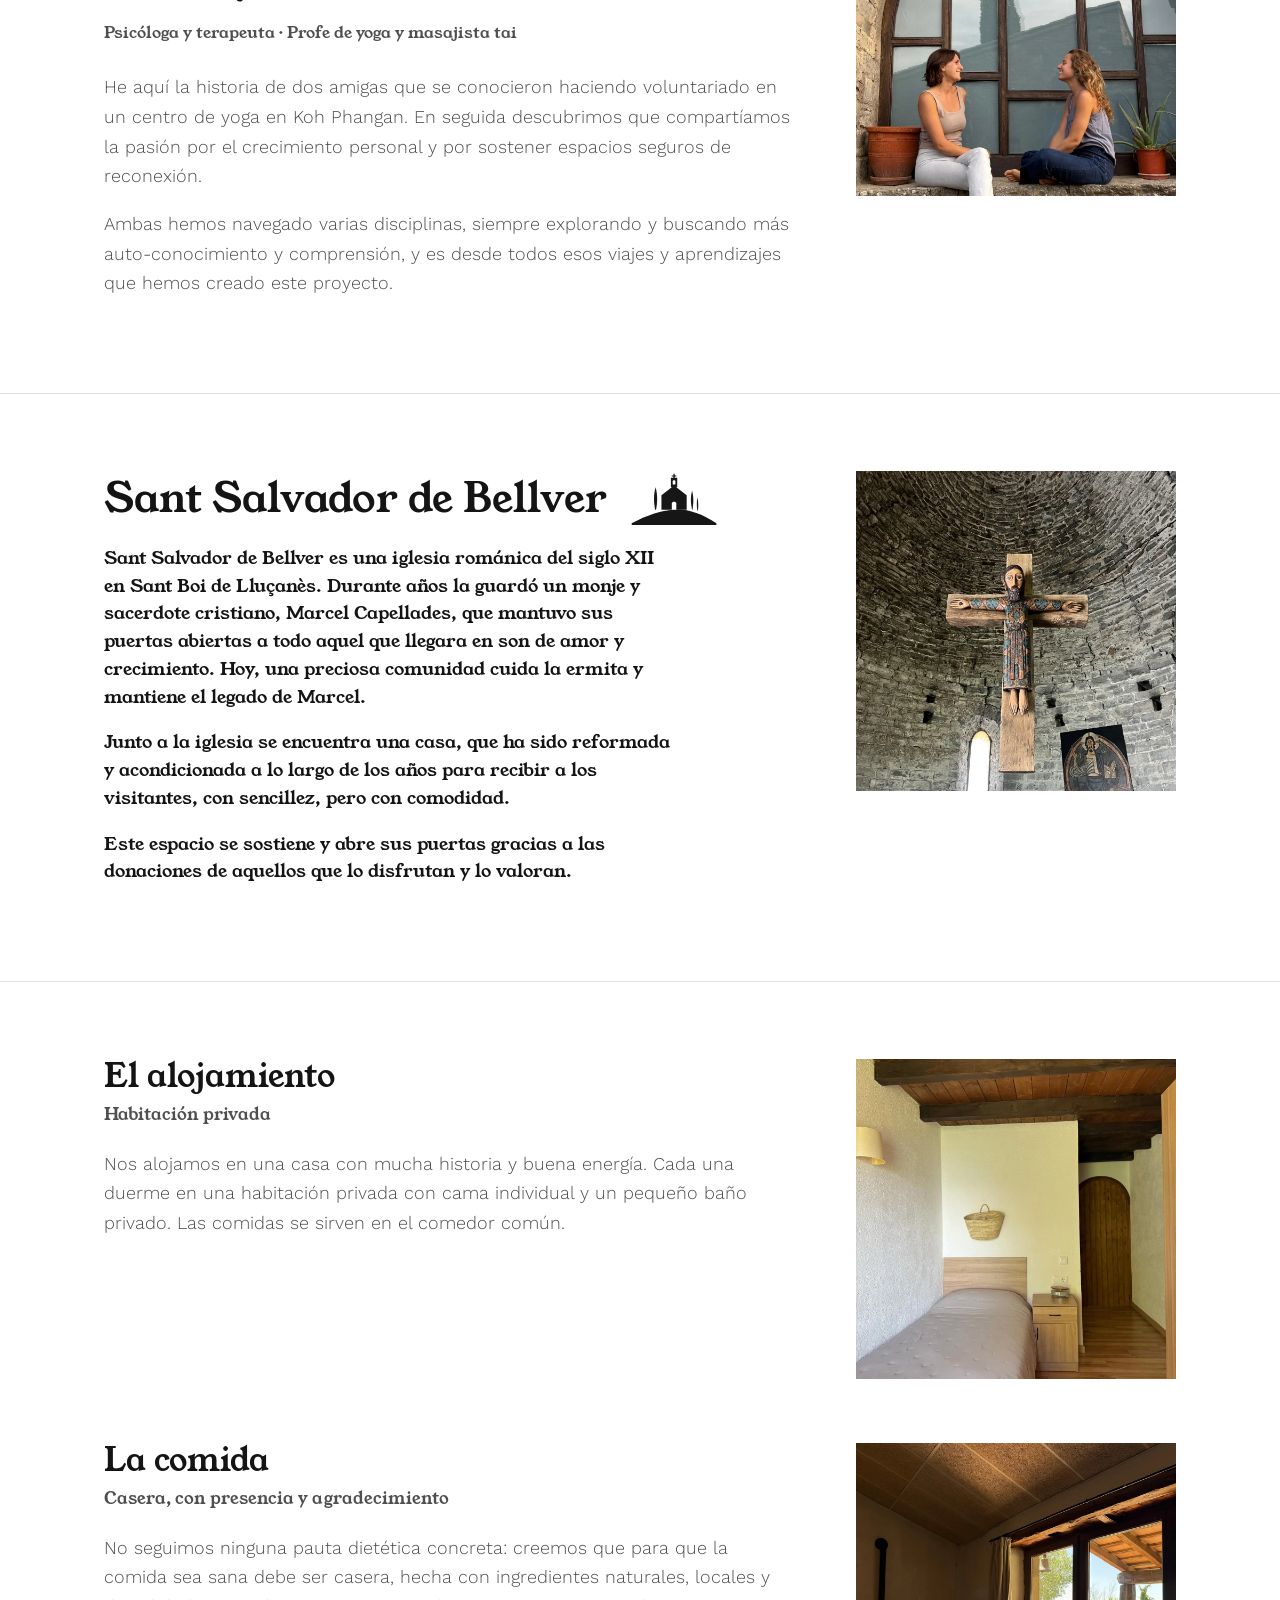
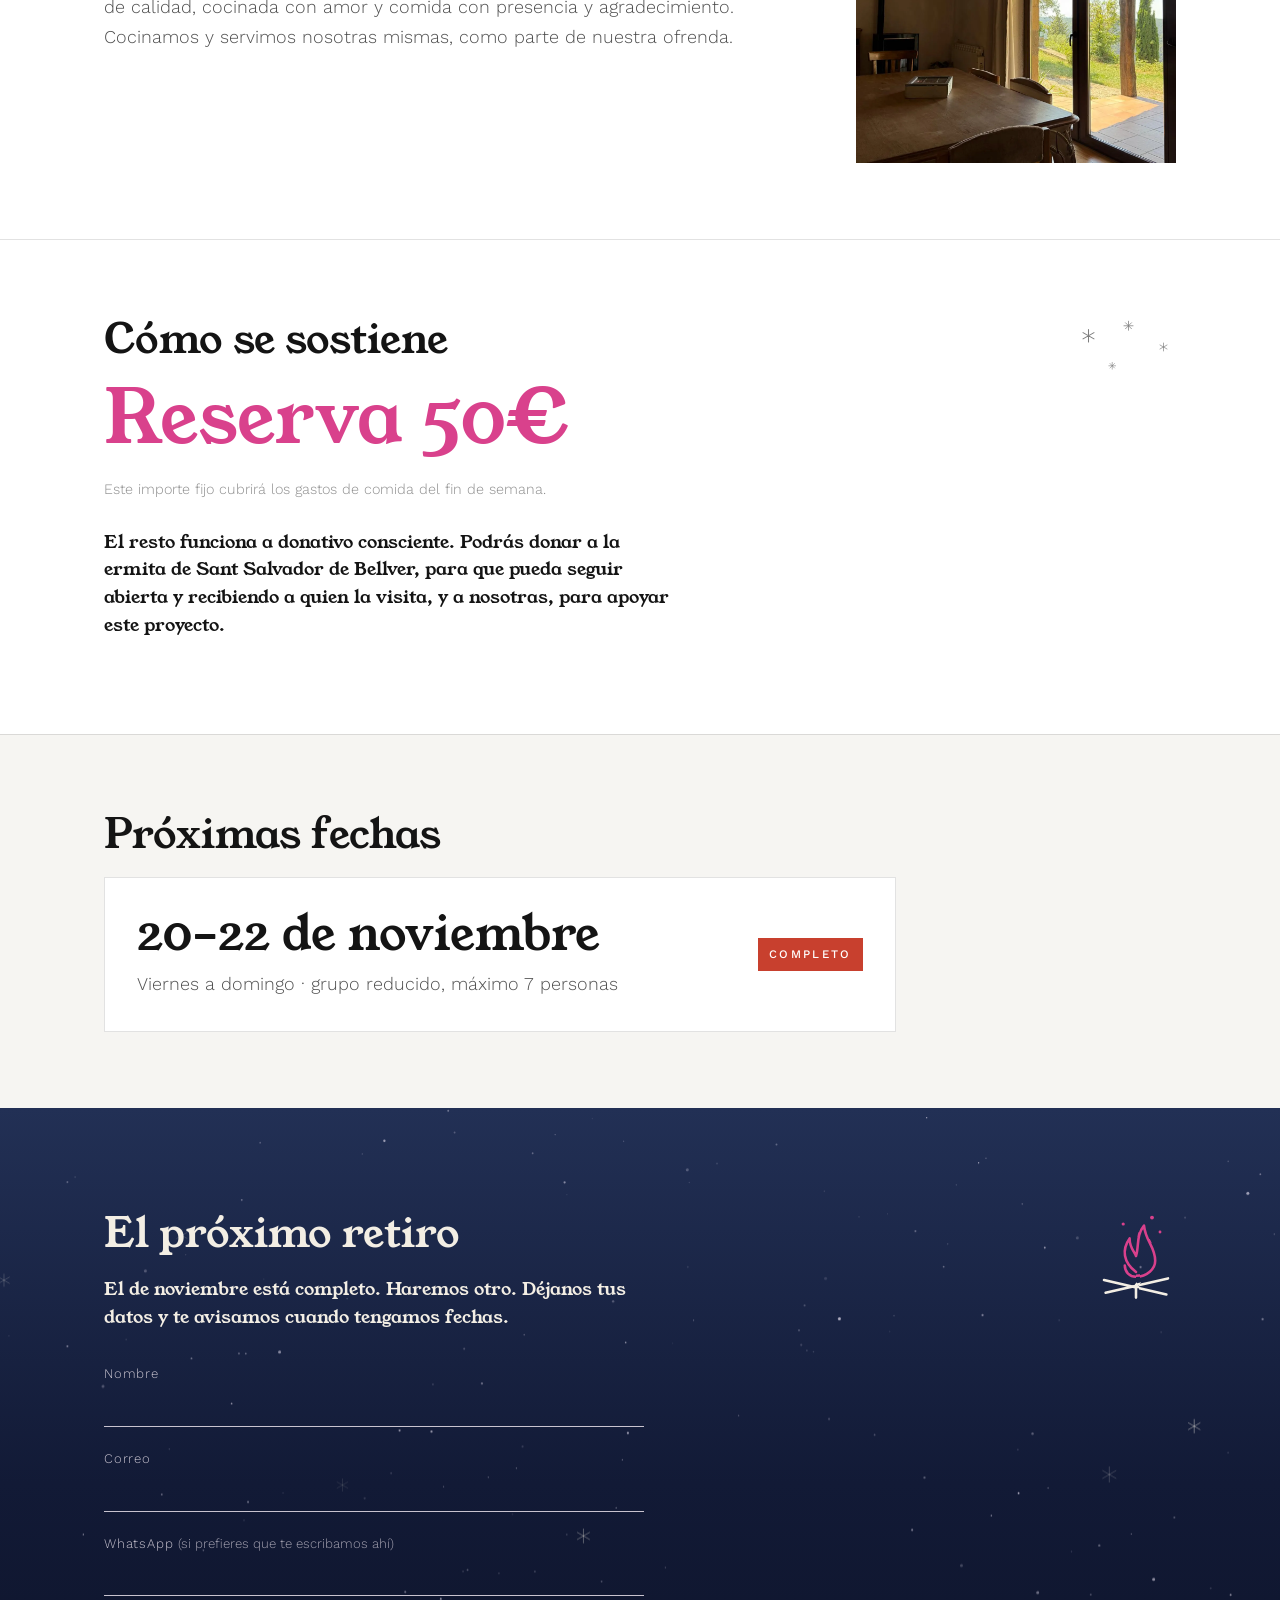
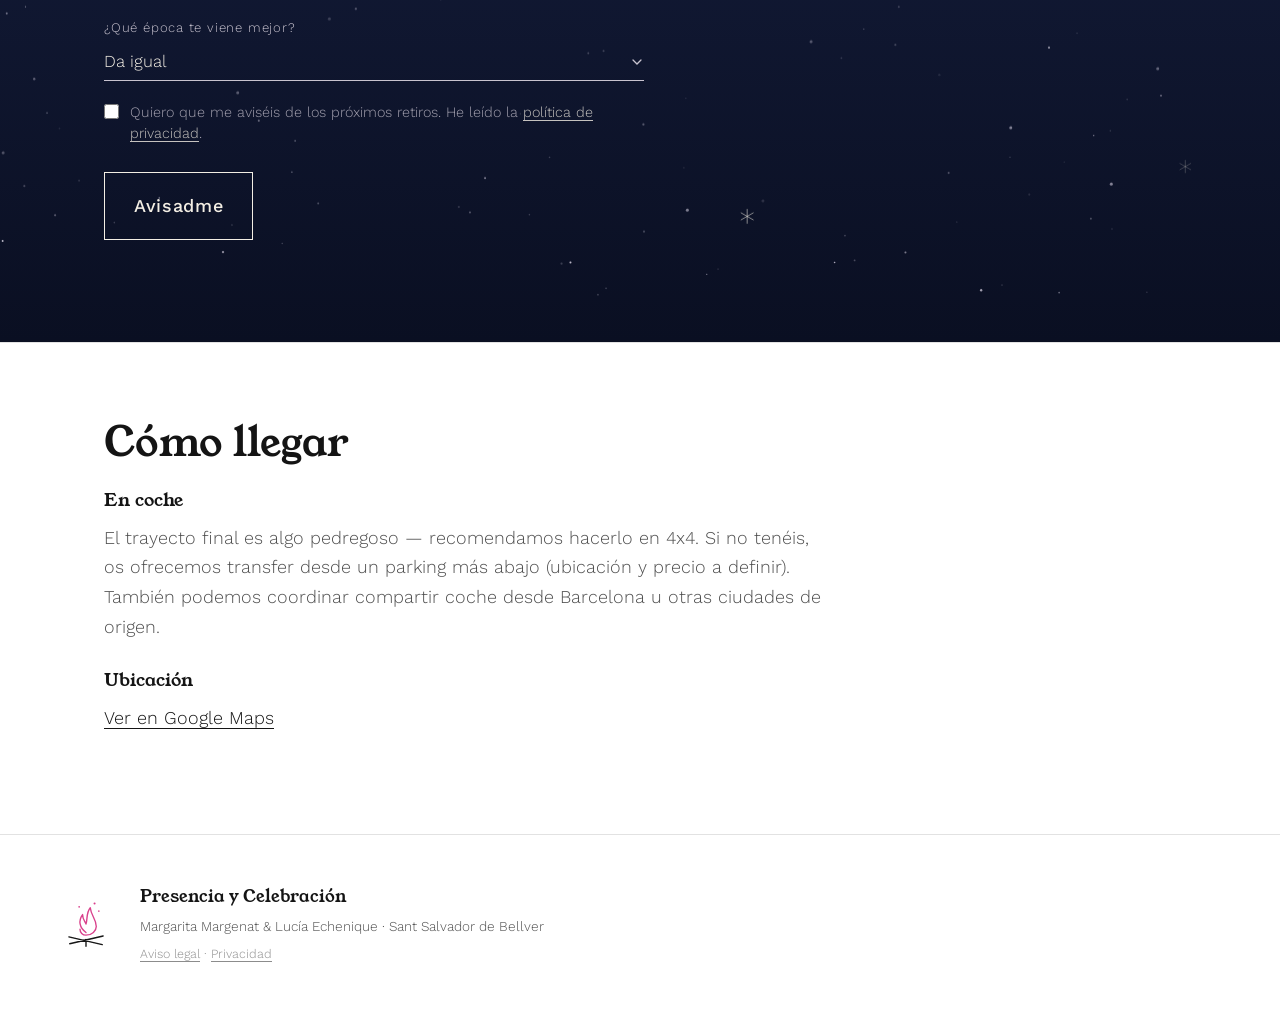
==== commit 3365d668: "Formulario propio «El próximo retiro» (avísame), lista de personas en /tareas, páginas legales y /av" ====
--- a/index.html
+++ b/index.html
@@ -171,6 +171,24 @@
 .reserva .acciones{display:flex;flex-wrap:wrap;gap:1.5rem 2.5rem;align-items:center;margin:1.5rem 0 1rem}
 .reserva .dibujo{color:var(--hueso);width:80px;height:90px;justify-self:end}
 .reserva .wrap{display:grid;grid-template-columns:minmax(0,1fr) 320px;gap:2rem 4rem;align-items:start}
+.reserva .btn{font:inherit;font-weight:500;background:none;cursor:pointer}
+.reserva .btn:disabled{opacity:.6;cursor:default}
+.avisame{display:grid;gap:1.3rem;max-width:30em;margin-top:2rem}
+.avisame .campo{display:grid;gap:.3rem}
+.avisame label{font-size:.82rem;letter-spacing:.06em;color:var(--hueso-2)}
+.avisame label span{letter-spacing:0;opacity:.8}
+.avisame input[type="text"],.avisame input[type="email"],.avisame input[type="tel"],.avisame select{all:unset;box-sizing:border-box;display:block;width:100%;font-weight:300;font-size:1.05rem;line-height:1.4;padding:.4rem 0;border-bottom:1px solid var(--hueso-2);color:var(--hueso);border-radius:0}
+.avisame select{cursor:pointer;padding-right:1.4em;background:url("data:image/svg+xml,%3Csvg xmlns='http://www.w3.org/2000/svg' viewBox='0 0 10 6'%3E%3Cpath d='M1 1l4 4 4-4' fill='none' stroke='%23C8C3CF' stroke-width='1.3' stroke-linecap='round'/%3E%3C/svg%3E") no-repeat right .1em center/.62em auto}
+.avisame select option{color:#141414;background:#fff}
+.avisame input:focus-visible,.avisame select:focus-visible{outline:none;border-bottom-color:var(--hueso)}
+.avisame input:-webkit-autofill{-webkit-text-fill-color:var(--hueso);-webkit-box-shadow:0 0 0 1000px #121A36 inset;caret-color:var(--hueso)}
+.avisame .consiente{display:flex;gap:.7rem;align-items:flex-start;font-size:.9rem;line-height:1.5;color:var(--hueso-2);letter-spacing:0;cursor:pointer}
+.avisame .consiente input{flex:none;width:1.1em;height:1.1em;margin:.2em 0 0;accent-color:var(--hueso)}
+.avisame .consiente a{color:var(--hueso);text-decoration:none;border-bottom:1px solid currentColor}
+.avisame .trampa{position:absolute;left:-9999px;width:1px;height:1px;overflow:hidden}
+.avisame .acciones{margin:.4rem 0 0}
+.avisame .mal{color:#F2A28C}
+.reserva .gracias{font-family:var(--serif);font-size:1.15rem;color:var(--hueso);margin-top:2rem}
 
 /* acceso y pie */
 .access-item{margin-bottom:1.5rem;max-width:40em}
@@ -179,6 +197,9 @@
 footer{padding:3rem var(--gutter);border-top:1px solid var(--line);display:grid;grid-template-columns:auto 1fr;gap:2rem;align-items:center;font-size:.85rem;color:var(--tinta-2)}
 footer .marca{width:44px;height:48px}
 footer .fname{font-family:var(--serif);font-size:1.05rem;color:var(--tinta);display:block;margin-bottom:.3em}
+footer .legal{display:block;margin-top:.5em;font-size:.78rem;color:var(--plata)}
+footer .legal a{color:inherit;text-decoration:none;border-bottom:1px solid currentColor}
+footer .legal a:hover,footer .legal a:focus-visible{color:var(--tinta)}
 
 
 
@@ -374,12 +395,19 @@
   <div class="fondo"><canvas class="cielo" aria-hidden="true"></canvas></div>
   <div class="wrap">
     <div>
-      <h2>Reserva tu plaza</h2>
-      <p class="lede">El retiro de noviembre está completo. Si quieres que te avisemos de las próximas fechas, déjanos tus datos en el formulario.</p>
-      <div class="acciones">
-        <a href="https://docs.google.com/forms/d/e/1FAIpQLSe1IAnaGGV3NlmShKqGBk-70MKR8-3k7L88Y0_SUVakqxXDNA/viewform" target="_blank" rel="noopener" class="btn">Ir al formulario</a>
-        <p class="small-note" style="margin:0">Te escribiremos cuando abramos el próximo retiro.</p>
-      </div>
+      <h2>El próximo retiro</h2>
+      <p class="lede">El de noviembre está completo. Haremos otro. Déjanos tus datos y te avisamos cuando tengamos fechas.</p>
+      <form class="avisame" id="avisame" action="/api/avisame" method="post" autocomplete="on" novalidate>
+        <div class="campo"><label for="av-nombre">Nombre</label><input type="text" id="av-nombre" name="nombre" maxlength="120" autocomplete="name" required></div>
+        <div class="campo"><label for="av-correo">Correo</label><input type="email" id="av-correo" name="correo" maxlength="200" autocomplete="email" inputmode="email" required></div>
+        <div class="campo"><label for="av-whatsapp">WhatsApp <span>(si prefieres que te escribamos ahí)</span></label><input type="tel" id="av-whatsapp" name="whatsapp" maxlength="40" autocomplete="tel" inputmode="tel"></div>
+        <div class="campo"><label for="av-epoca">¿Qué época te viene mejor?</label><select id="av-epoca" name="epoca"><option value="">Da igual</option><option value="primavera">Primavera</option><option value="verano">Verano</option><option value="otono">Otoño</option><option value="invierno">Invierno</option></select></div>
+        <label class="consiente"><input type="checkbox" name="consiente" value="on" required><span>Quiero que me aviséis de los próximos retiros. He leído la <a href="/privacidad">política de privacidad</a>.</span></label>
+        <div class="trampa" aria-hidden="true"><label>Web<input type="text" name="web" tabindex="-1" autocomplete="off"></label></div>
+        <input type="hidden" name="t" value="">
+        <div class="acciones"><button type="submit" class="btn">Avisadme</button><p class="small-note" id="av-estado" aria-live="polite"></p></div>
+      </form>
+      <p class="small-note gracias" id="av-gracias" hidden>Recibido. Te escribiremos cuando tengamos fechas.</p>
     </div>
     <svg class="dibujo" viewBox="50 36 100 112" aria-hidden="true"><use href="#hoguera-fina"/></svg>
   </div>
@@ -401,7 +429,7 @@
 
 <footer>
   <svg class="marca dibujo" viewBox="50 36 100 112" aria-hidden="true"><use href="#hoguera-fina"/></svg>
-  <div><span class="fname">Presencia y Celebración</span>Margarita Margenat &amp; Lucía Echenique · Sant Salvador de Bellver</div>
+  <div><span class="fname">Presencia y Celebración</span>Margarita Margenat &amp; Lucía Echenique · Sant Salvador de Bellver<span class="legal"><a href="/aviso-legal">Aviso legal</a> · <a href="/privacidad">Privacidad</a></span></div>
 </footer>
 
 <script>
@@ -439,6 +467,35 @@
   }
   document.querySelectorAll('canvas.cielo').forEach(cielo);
 
+  // Avísame: envío sin recargar; sin JS el formulario va a /api/avisame y vuelve a /gracias
+  (function(){
+    var f = document.getElementById('avisame'); if (!f) return;
+    var est = document.getElementById('av-estado'), btn = f.querySelector('button'), gracias = document.getElementById('av-gracias');
+    f.elements.t.value = String(Date.now());
+    function di(m, mal){ est.textContent = m; est.classList.toggle('mal', !!mal); }
+    f.addEventListener('submit', function(ev){
+      ev.preventDefault();
+      var nombre = f.elements.nombre.value.trim(), correo = f.elements.correo.value.trim();
+      if (nombre.length < 2) { di('Dinos tu nombre.', true); f.elements.nombre.focus(); return; }
+      if (!/^[^\s@]+@[^\s@]+\.[a-z]{2,}$/i.test(correo)) { di('Revisa el correo.', true); f.elements.correo.focus(); return; }
+      if (!f.elements.consiente.checked) { di('Marca la casilla para que podamos avisarte.', true); return; }
+      btn.disabled = true; di('Enviando…');
+      fetch(f.action, { method: 'POST', headers: { 'content-type': 'application/json', 'accept': 'application/json' },
+        body: JSON.stringify({ nombre: nombre, correo: correo, whatsapp: f.elements.whatsapp.value.trim(), epoca: f.elements.epoca.value, consiente: true, web: f.elements.web.value, t: Number(f.elements.t.value) }) })
+        .then(function(r){ return r.json().then(function(j){ return { ok: r.ok, j: j }; }); })
+        .then(function(res){
+          if (!res.ok) throw new Error(res.j && res.j.error || 'error');
+          f.hidden = true; gracias.hidden = false;
+          if (res.j.ya) gracias.textContent = 'Ya te teníamos apuntada. Te escribiremos cuando tengamos fechas.';
+        })
+        .catch(function(e){
+          var m = String(e.message);
+          di(m === 'correo' ? 'Revisa el correo.' : m === 'nombre' ? 'Dinos tu nombre.' : 'No se ha podido enviar. Prueba otra vez en un momento.', true);
+          btn.disabled = false;
+        });
+    });
+  })();
+
   var v = document.querySelector('.ventana video');
   if (v && !reduce) { var pr = v.play(); if (pr && pr.catch) pr.catch(function(){}); }
 })();
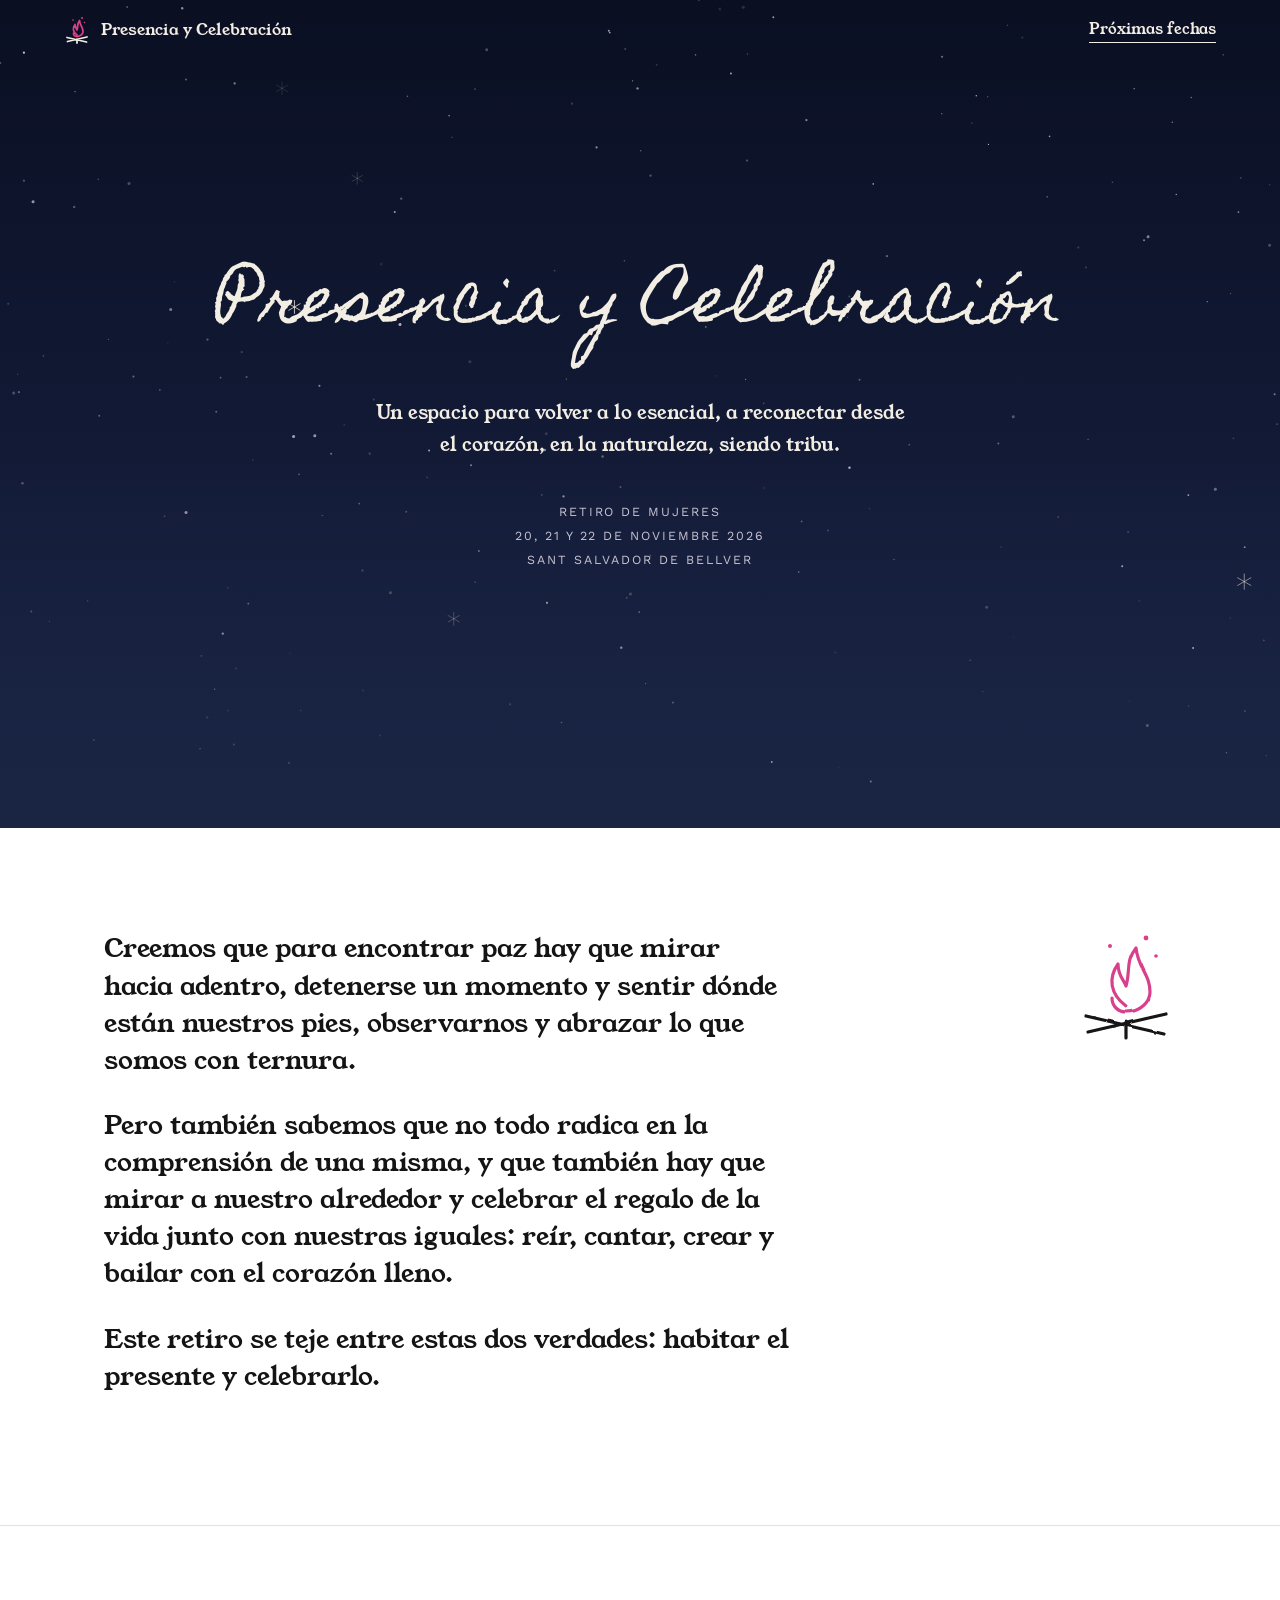
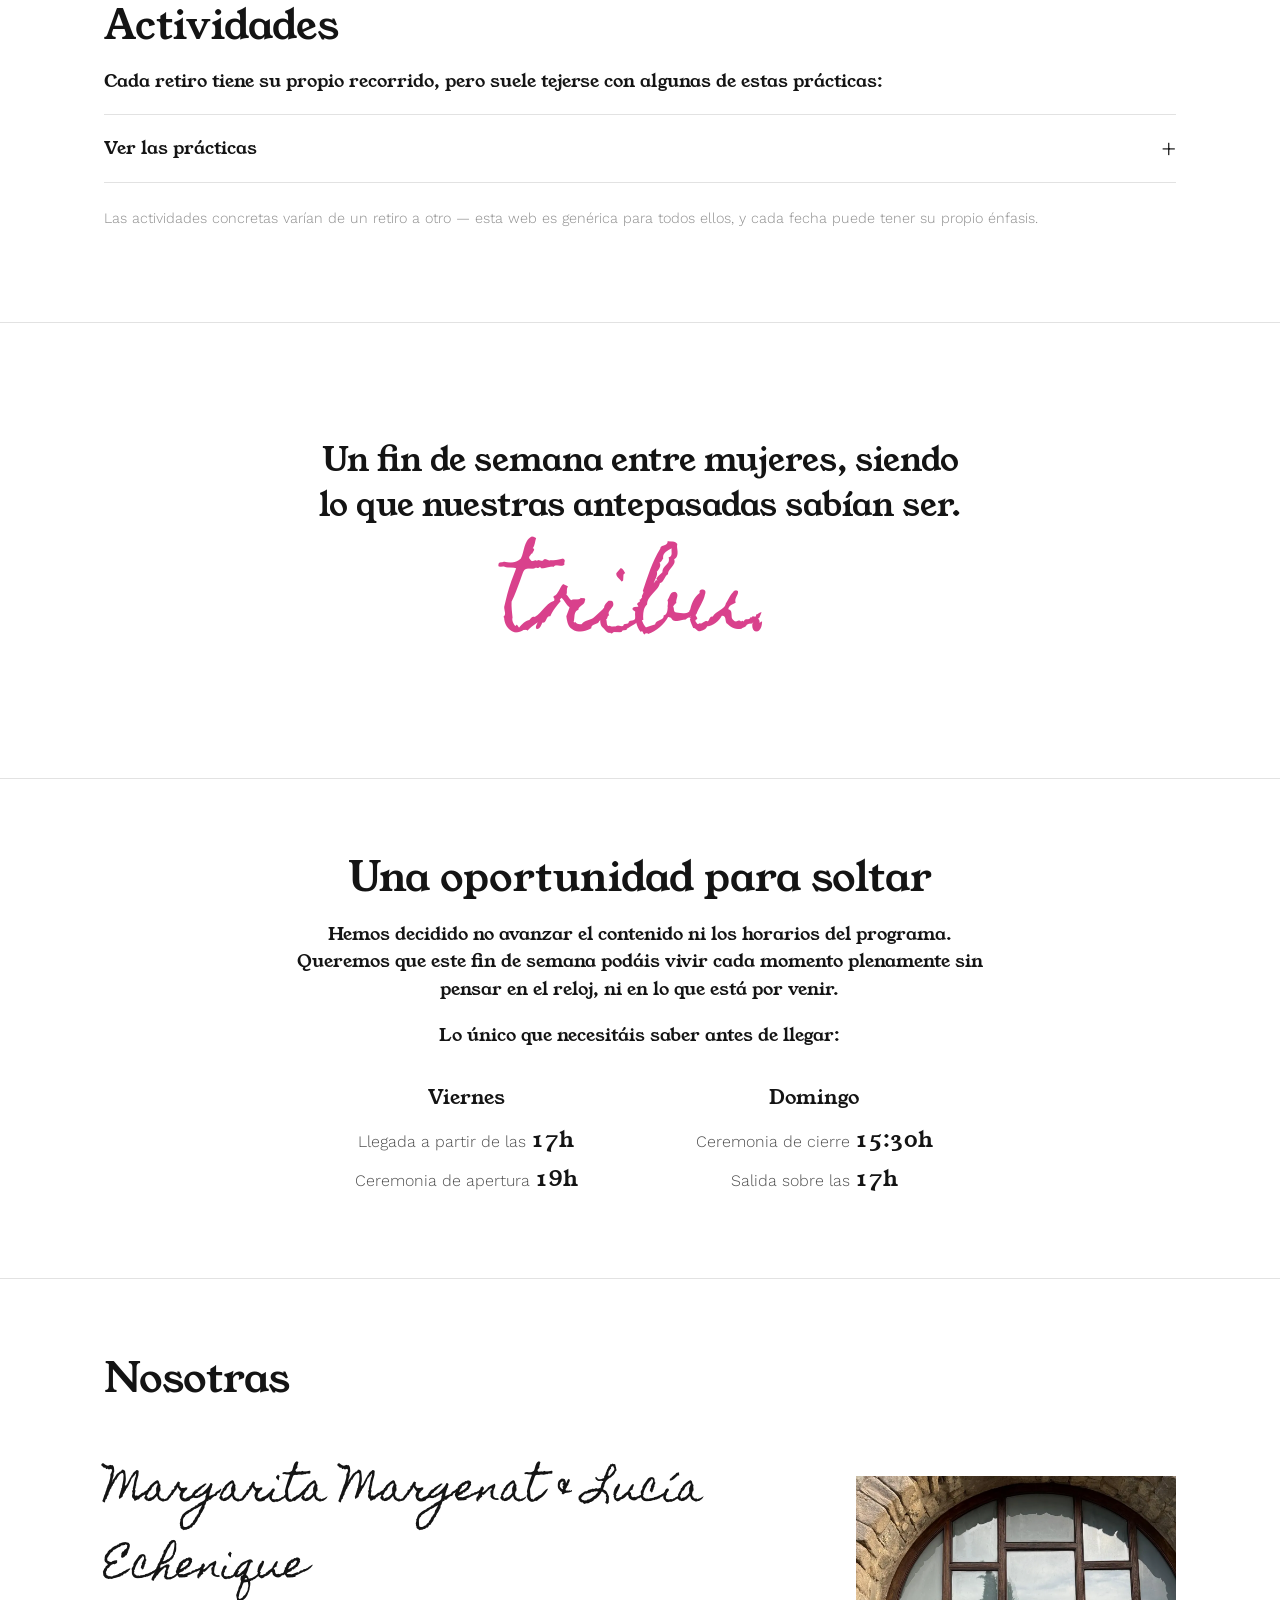
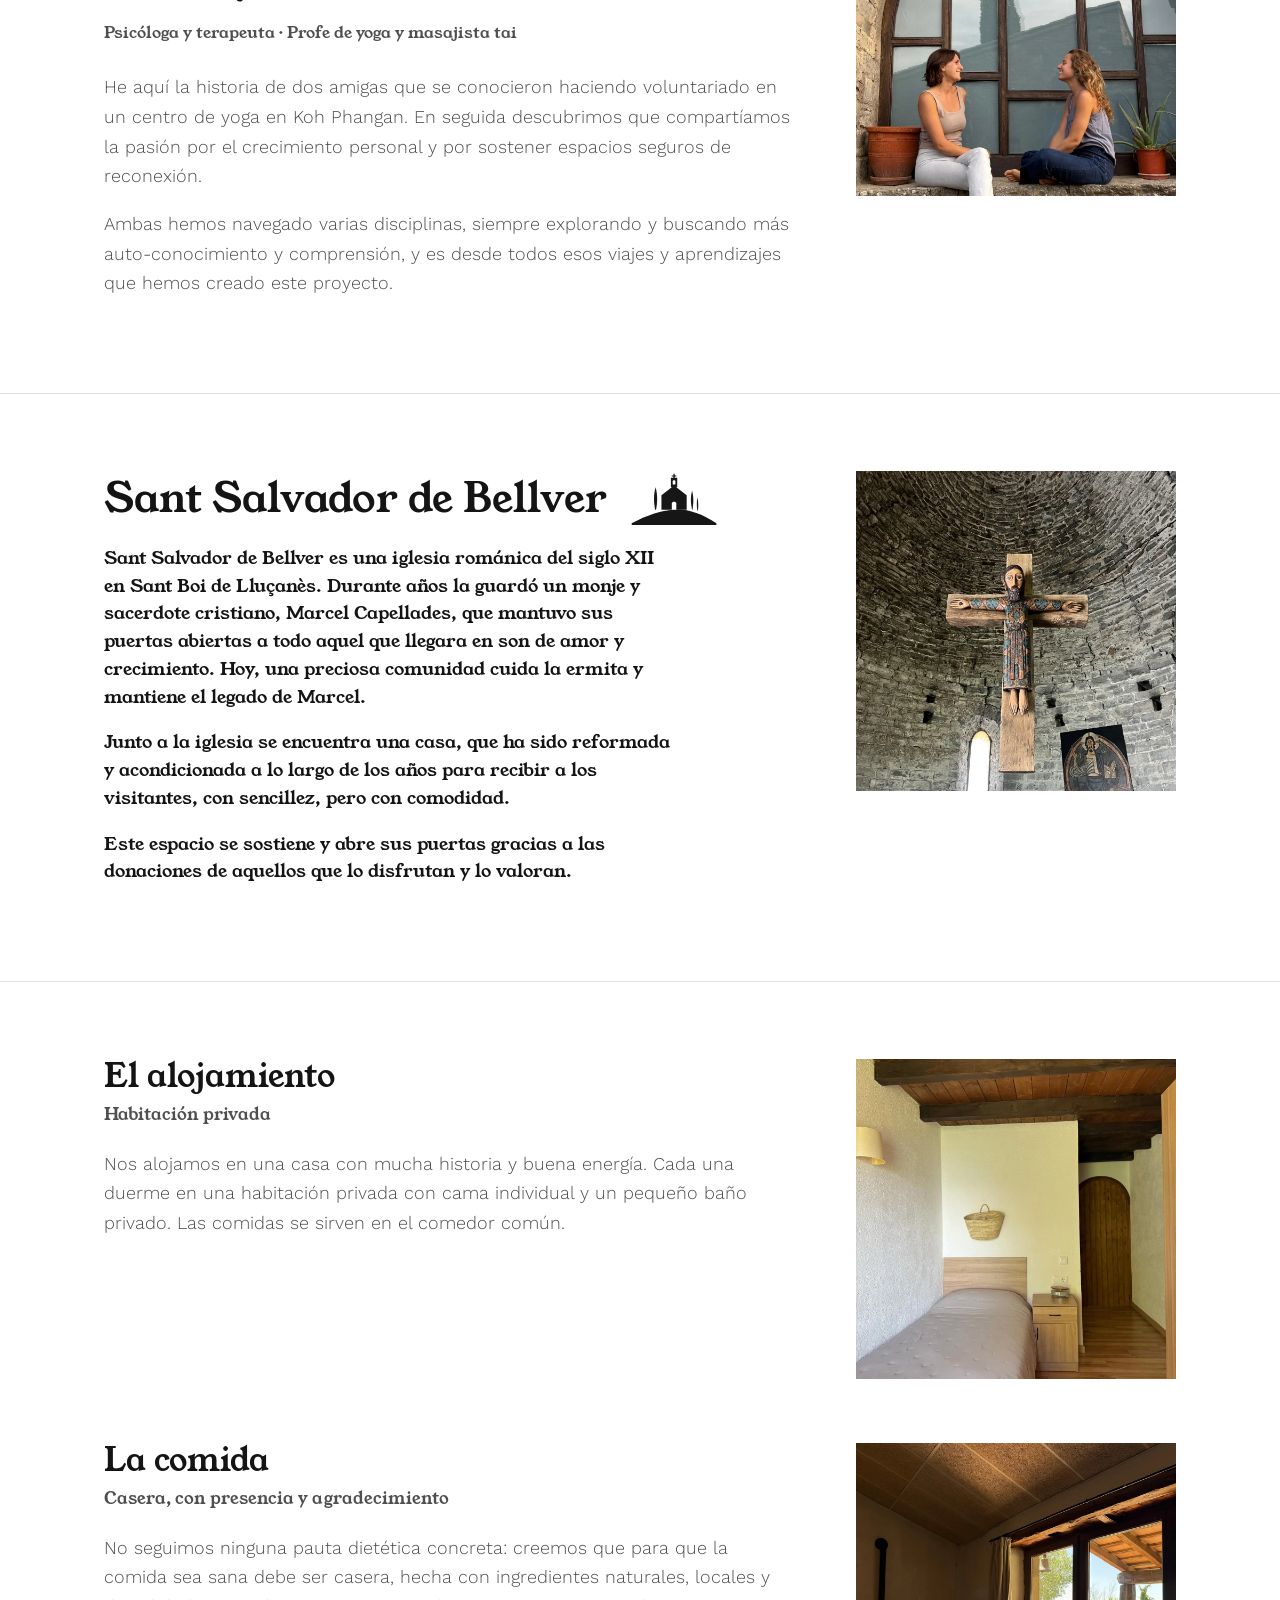
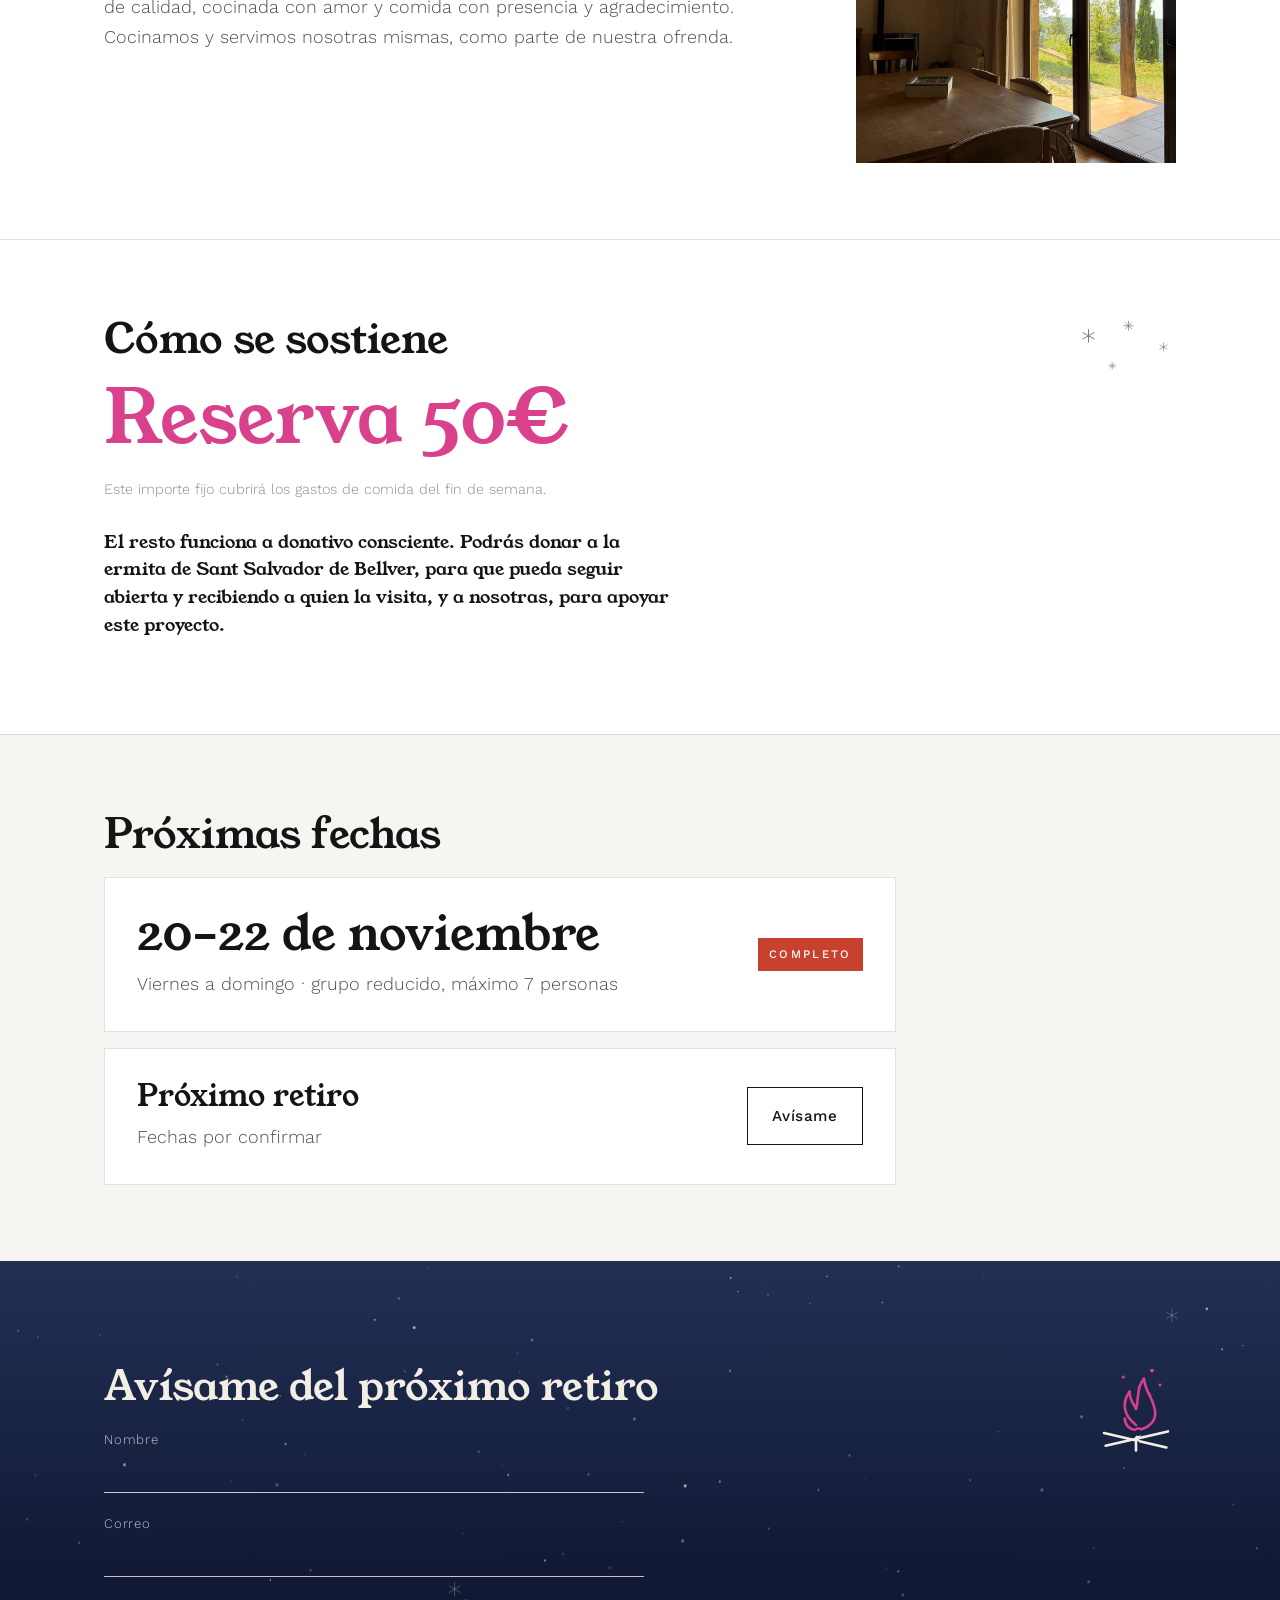
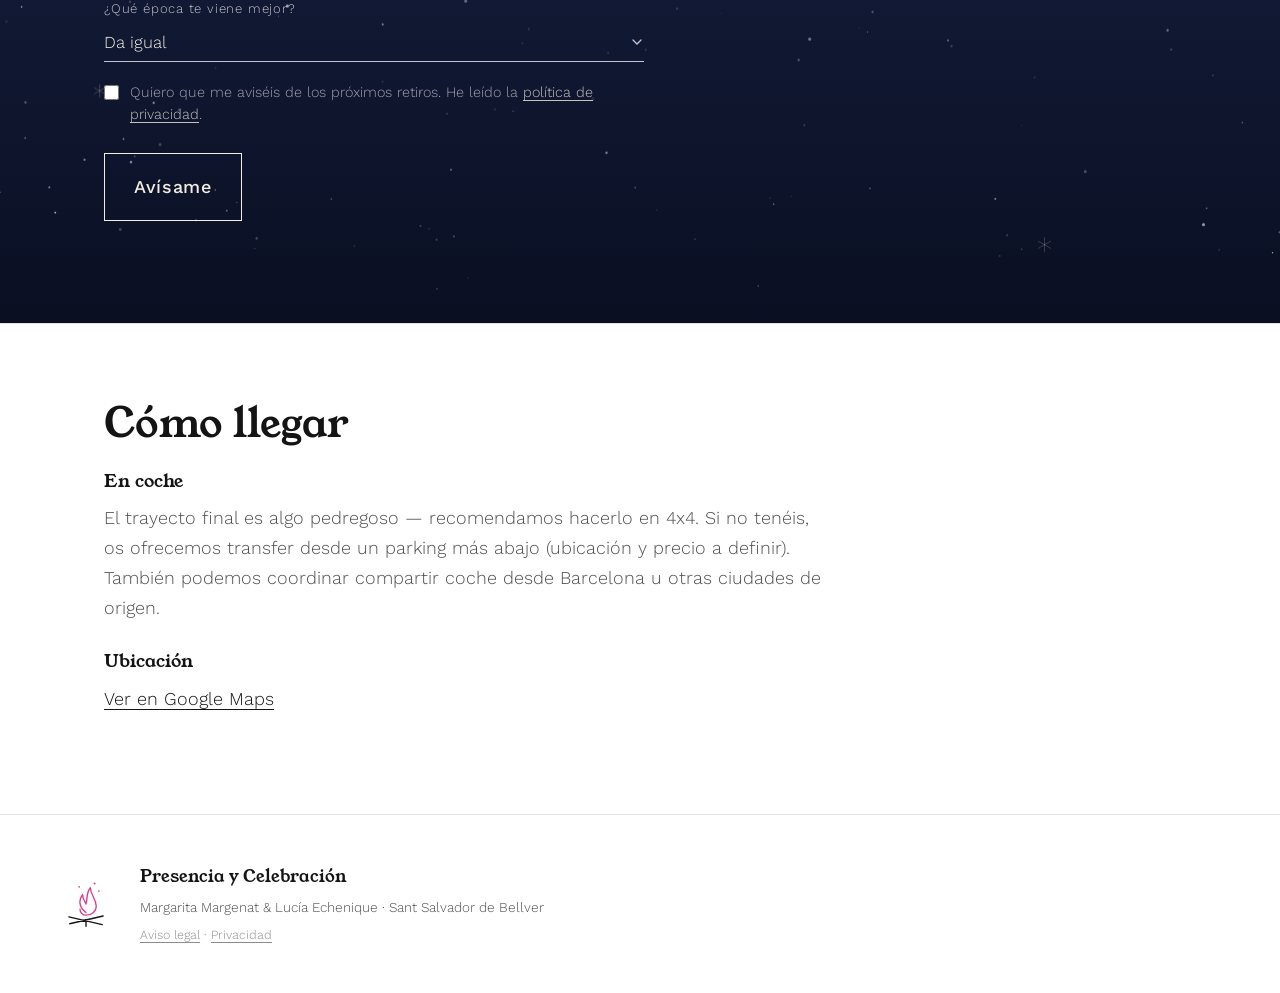
==== commit bf946ffb: "Zona interna en /interno con portada por apartados; formulario solo nombre y correo; «Avísame» en Pr" ====
--- a/index.html
+++ b/index.html
@@ -157,6 +157,8 @@
 .date-row{display:grid;grid-template-columns:1fr auto;gap:1.5rem 3rem;align-items:center;border:1px solid var(--line);padding:2rem;background:var(--fondo);max-width:44em}
 .date-row .when{font-family:var(--serif);font-size:clamp(1.7rem,3.8vw,3rem);line-height:1}
 .date-row .meta{margin-top:.6em;color:var(--tinta-2)}
+.date-row.proximo{margin-top:1rem}
+.date-row.proximo .when{font-size:clamp(1.3rem,2.6vw,1.9rem)}
 .status{display:inline-block;background:var(--rojo);color:#fff;padding:.6em 1em;font-size:.72rem;letter-spacing:.2em;text-transform:uppercase;font-weight:500}
 
 /* reserva: la noche vuelve */
@@ -173,7 +175,7 @@
 .reserva .wrap{display:grid;grid-template-columns:minmax(0,1fr) 320px;gap:2rem 4rem;align-items:start}
 .reserva .btn{font:inherit;font-weight:500;background:none;cursor:pointer}
 .reserva .btn:disabled{opacity:.6;cursor:default}
-.avisame{display:grid;gap:1.3rem;max-width:30em;margin-top:2rem}
+.avisame{display:grid;gap:1.3rem;max-width:30em;margin-top:.6rem}
 .avisame .campo{display:grid;gap:.3rem}
 .avisame label{font-size:.82rem;letter-spacing:.06em;color:var(--hueso-2)}
 .avisame label span{letter-spacing:0;opacity:.8}
@@ -388,6 +390,13 @@
       </div>
       <span class="status">Completo</span>
     </div>
+    <div class="date-row proximo">
+      <div>
+        <div class="when">Próximo retiro</div>
+        <div class="meta">Fechas por confirmar</div>
+      </div>
+      <a class="btn" href="#contacto">Avísame</a>
+    </div>
   </div>
 </section>
 
@@ -395,17 +404,15 @@
   <div class="fondo"><canvas class="cielo" aria-hidden="true"></canvas></div>
   <div class="wrap">
     <div>
-      <h2>El próximo retiro</h2>
-      <p class="lede">El de noviembre está completo. Haremos otro. Déjanos tus datos y te avisamos cuando tengamos fechas.</p>
+      <h2>Avísame del próximo retiro</h2>
       <form class="avisame" id="avisame" action="/api/avisame" method="post" autocomplete="on" novalidate>
         <div class="campo"><label for="av-nombre">Nombre</label><input type="text" id="av-nombre" name="nombre" maxlength="120" autocomplete="name" required></div>
         <div class="campo"><label for="av-correo">Correo</label><input type="email" id="av-correo" name="correo" maxlength="200" autocomplete="email" inputmode="email" required></div>
-        <div class="campo"><label for="av-whatsapp">WhatsApp <span>(si prefieres que te escribamos ahí)</span></label><input type="tel" id="av-whatsapp" name="whatsapp" maxlength="40" autocomplete="tel" inputmode="tel"></div>
         <div class="campo"><label for="av-epoca">¿Qué época te viene mejor?</label><select id="av-epoca" name="epoca"><option value="">Da igual</option><option value="primavera">Primavera</option><option value="verano">Verano</option><option value="otono">Otoño</option><option value="invierno">Invierno</option></select></div>
         <label class="consiente"><input type="checkbox" name="consiente" value="on" required><span>Quiero que me aviséis de los próximos retiros. He leído la <a href="/privacidad">política de privacidad</a>.</span></label>
         <div class="trampa" aria-hidden="true"><label>Web<input type="text" name="web" tabindex="-1" autocomplete="off"></label></div>
         <input type="hidden" name="t" value="">
-        <div class="acciones"><button type="submit" class="btn">Avisadme</button><p class="small-note" id="av-estado" aria-live="polite"></p></div>
+        <div class="acciones"><button type="submit" class="btn">Avísame</button><p class="small-note" id="av-estado" aria-live="polite"></p></div>
       </form>
       <p class="small-note gracias" id="av-gracias" hidden>Recibido. Te escribiremos cuando tengamos fechas.</p>
     </div>
@@ -481,7 +488,7 @@
       if (!f.elements.consiente.checked) { di('Marca la casilla para que podamos avisarte.', true); return; }
       btn.disabled = true; di('Enviando…');
       fetch(f.action, { method: 'POST', headers: { 'content-type': 'application/json', 'accept': 'application/json' },
-        body: JSON.stringify({ nombre: nombre, correo: correo, whatsapp: f.elements.whatsapp.value.trim(), epoca: f.elements.epoca.value, consiente: true, web: f.elements.web.value, t: Number(f.elements.t.value) }) })
+        body: JSON.stringify({ nombre: nombre, correo: correo, epoca: f.elements.epoca.value, consiente: true, web: f.elements.web.value, t: Number(f.elements.t.value) }) })
         .then(function(r){ return r.json().then(function(j){ return { ok: r.ok, j: j }; }); })
         .then(function(res){
           if (!res.ok) throw new Error(res.j && res.j.error || 'error');
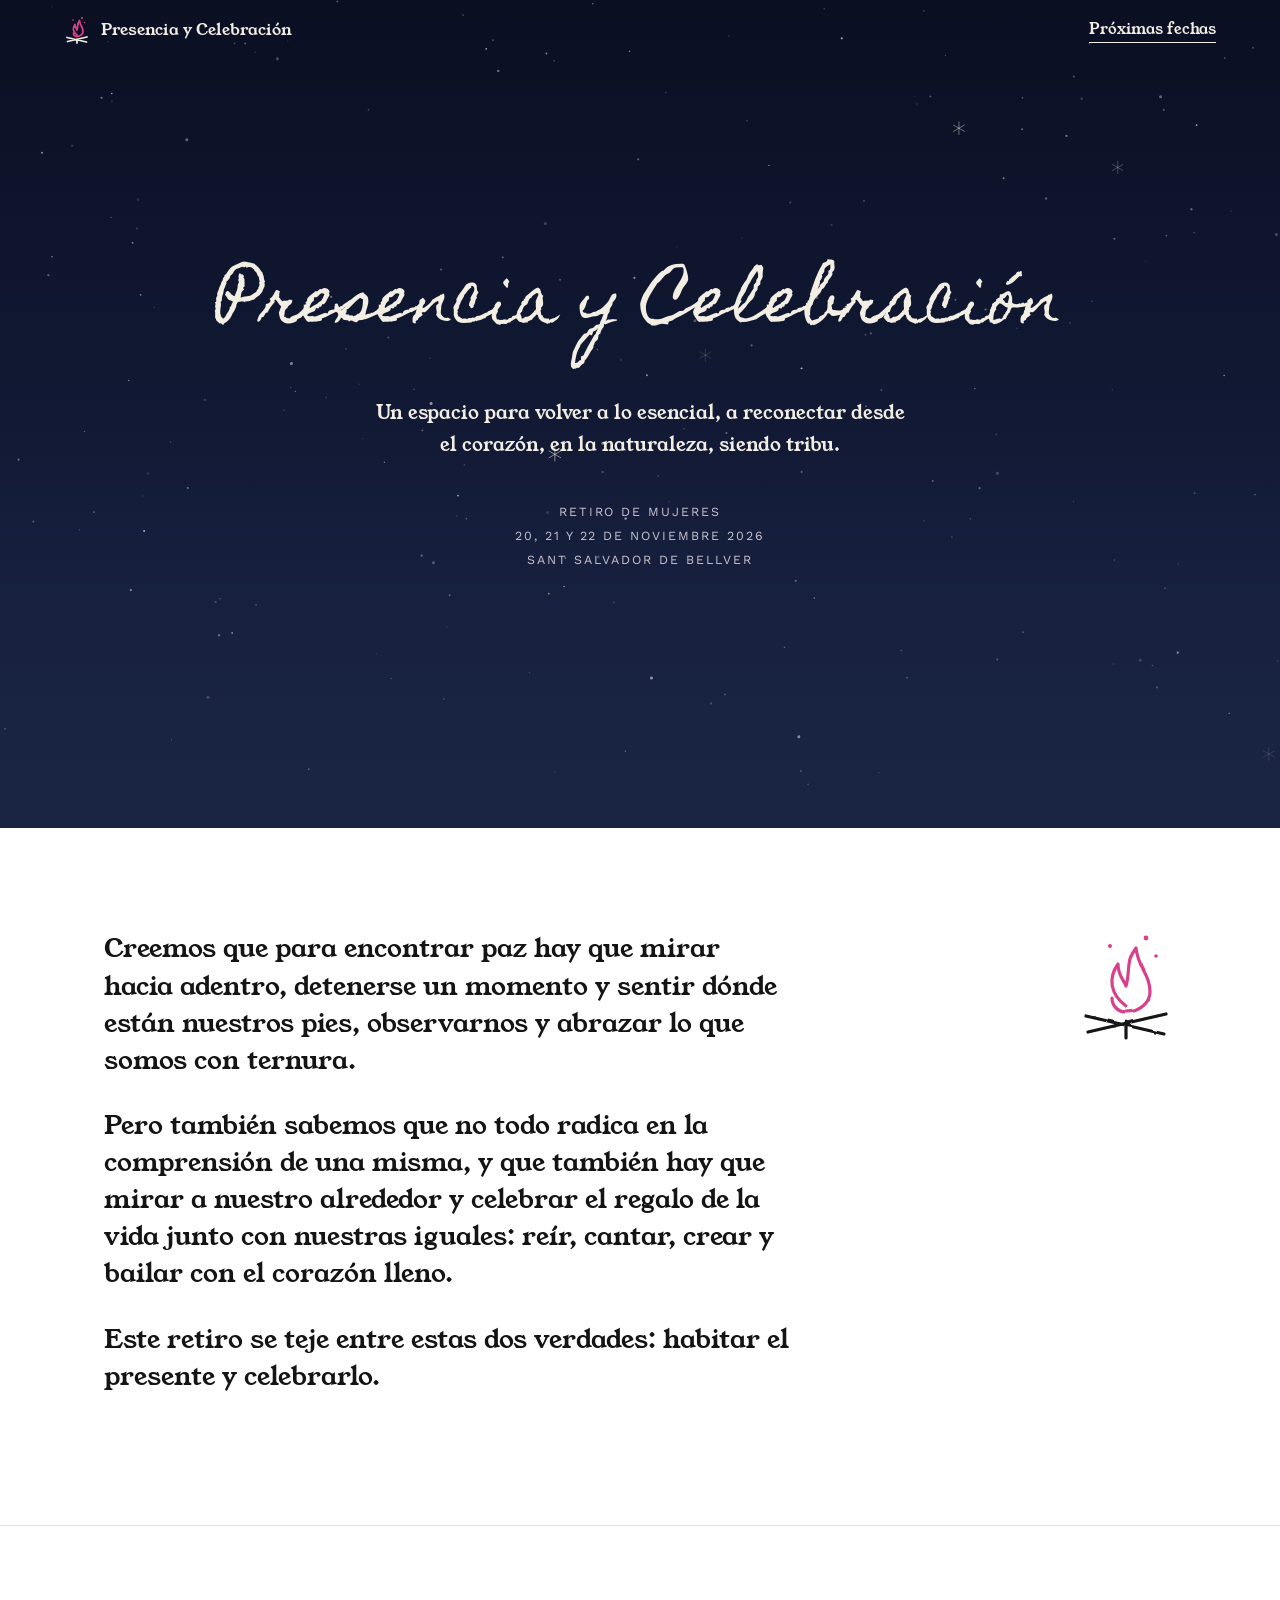
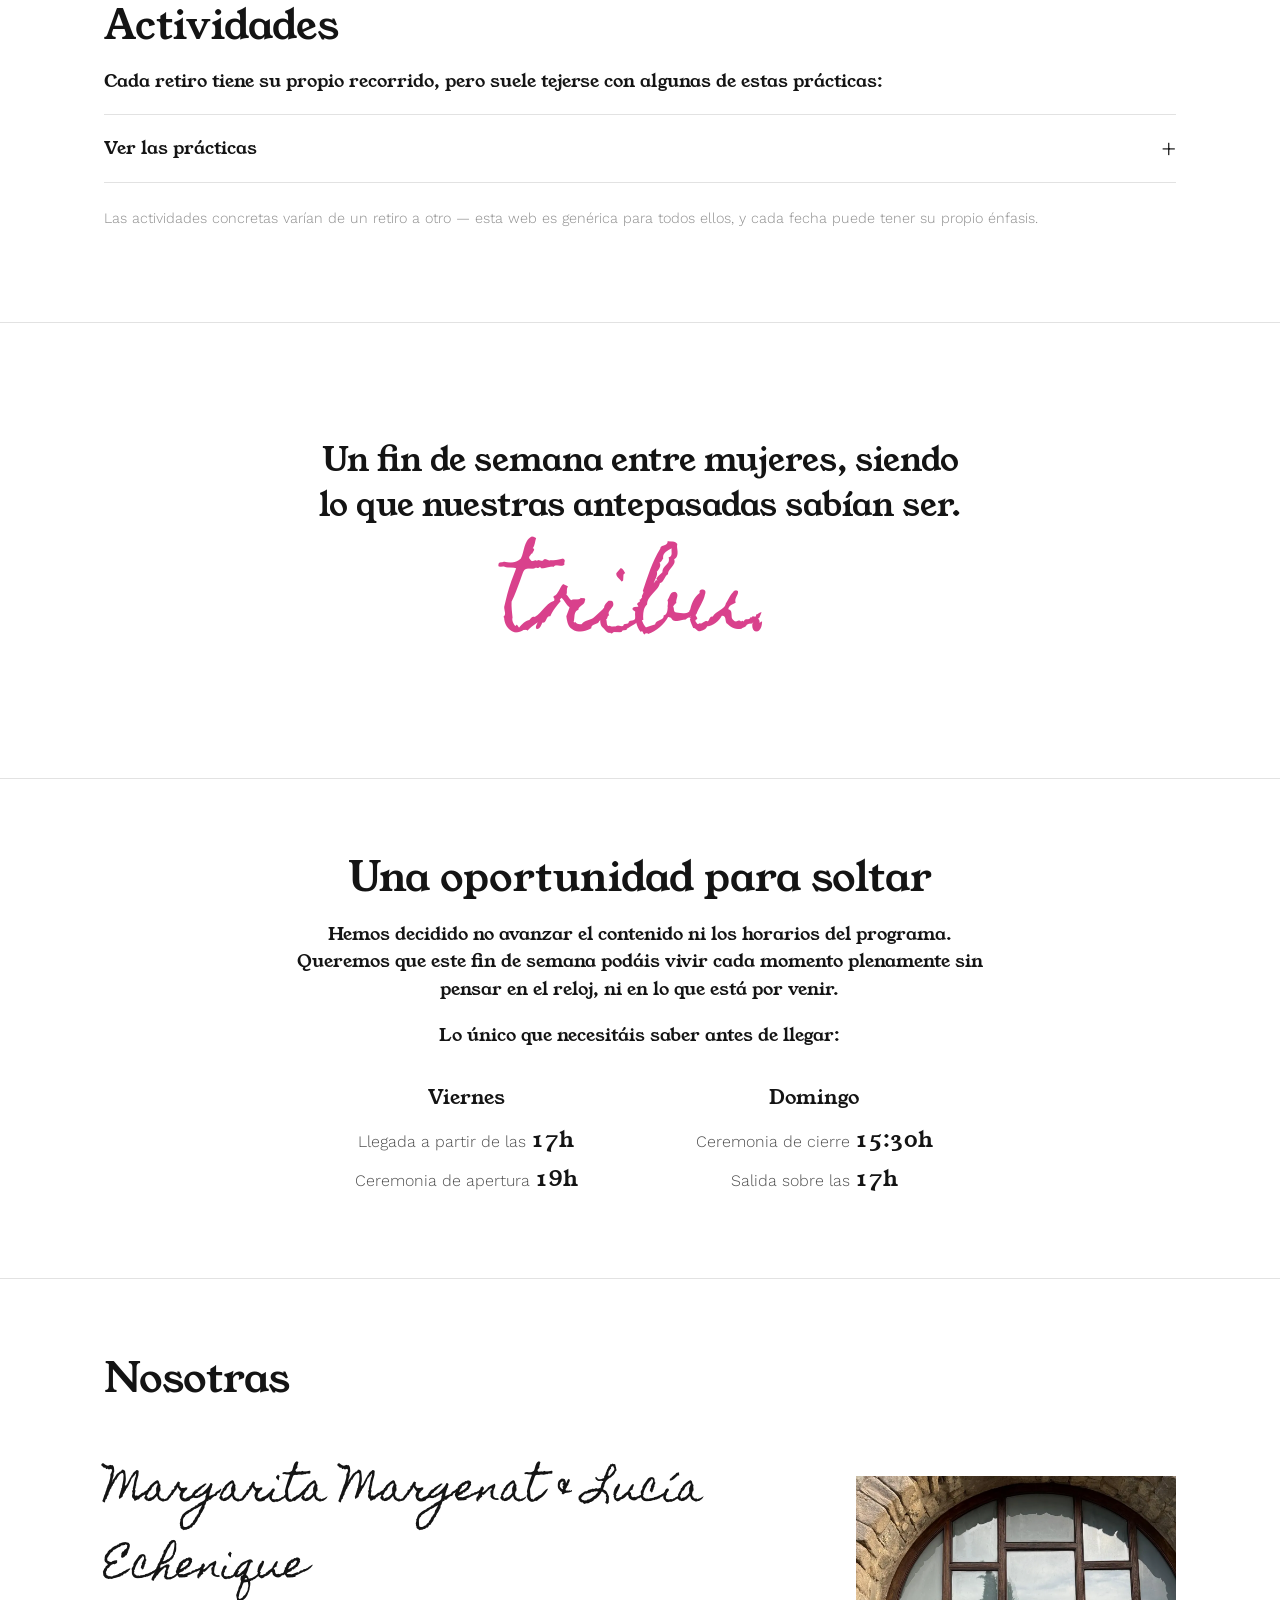
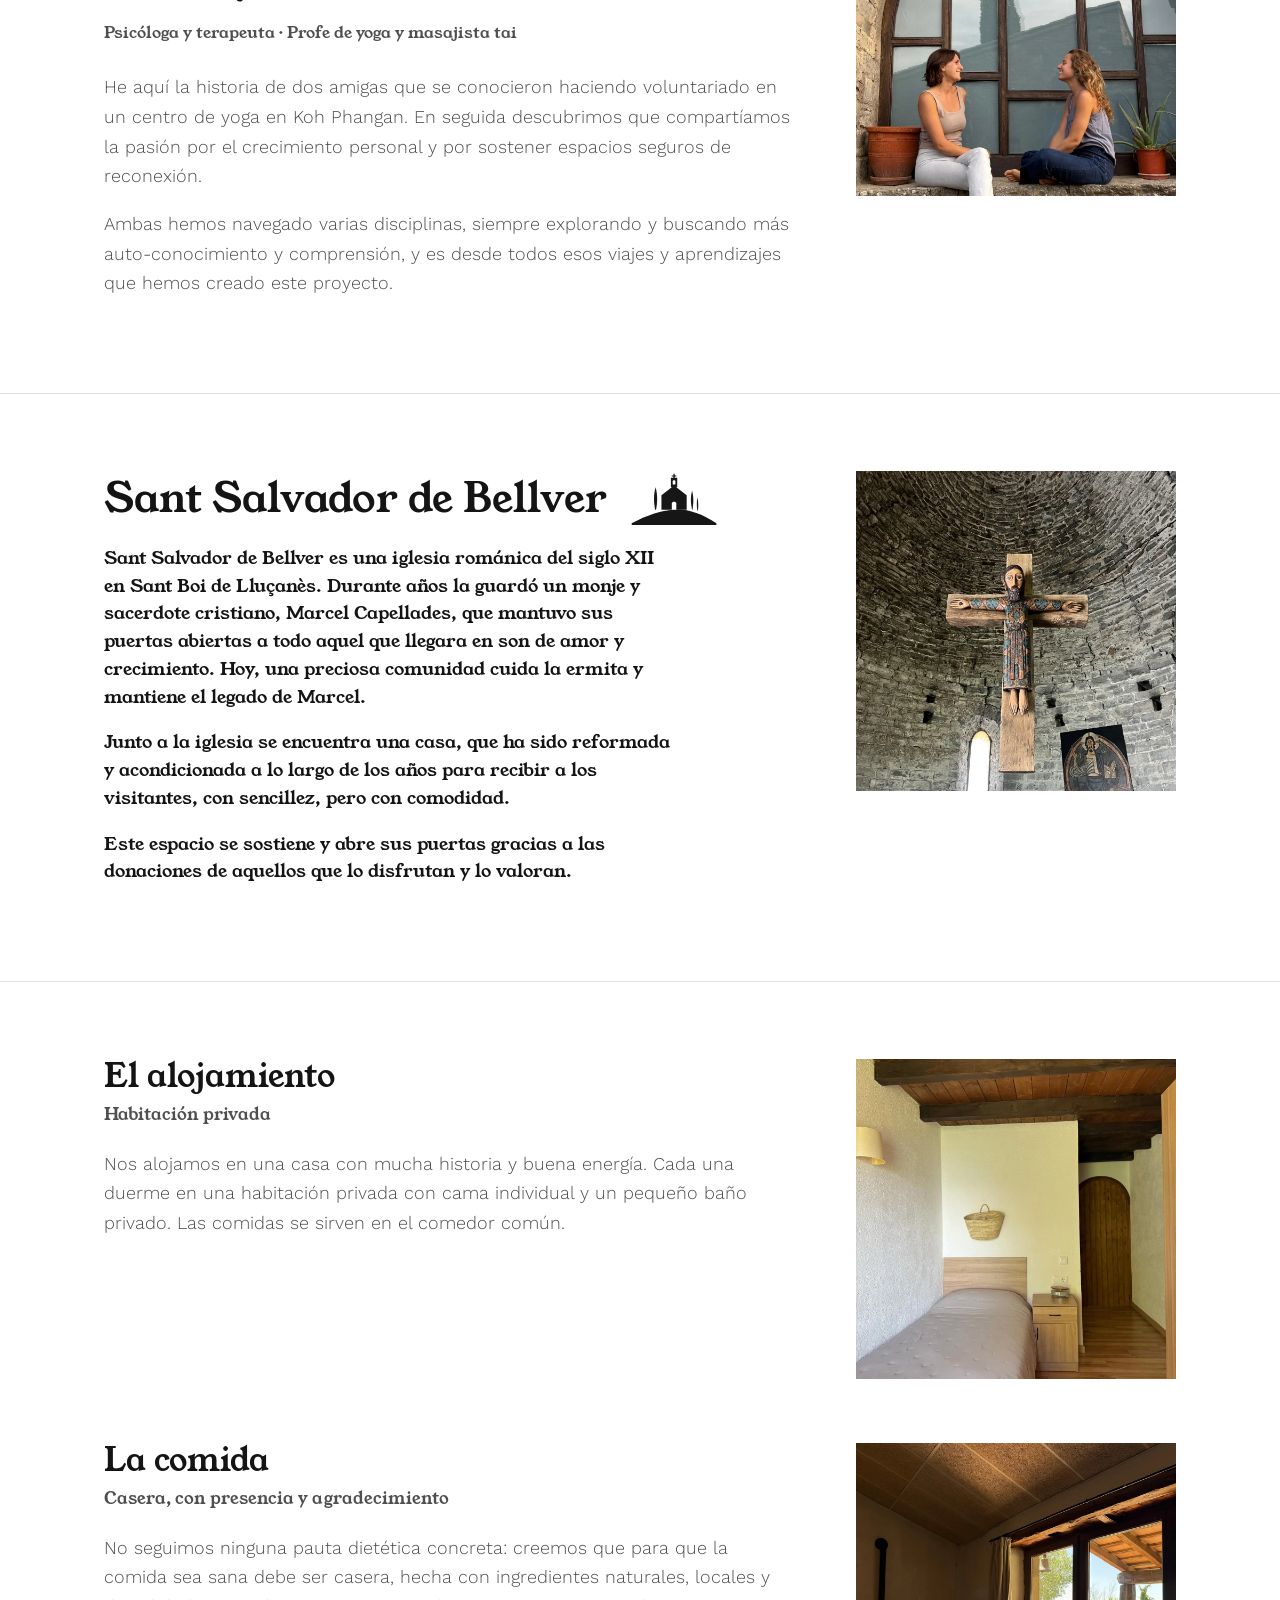
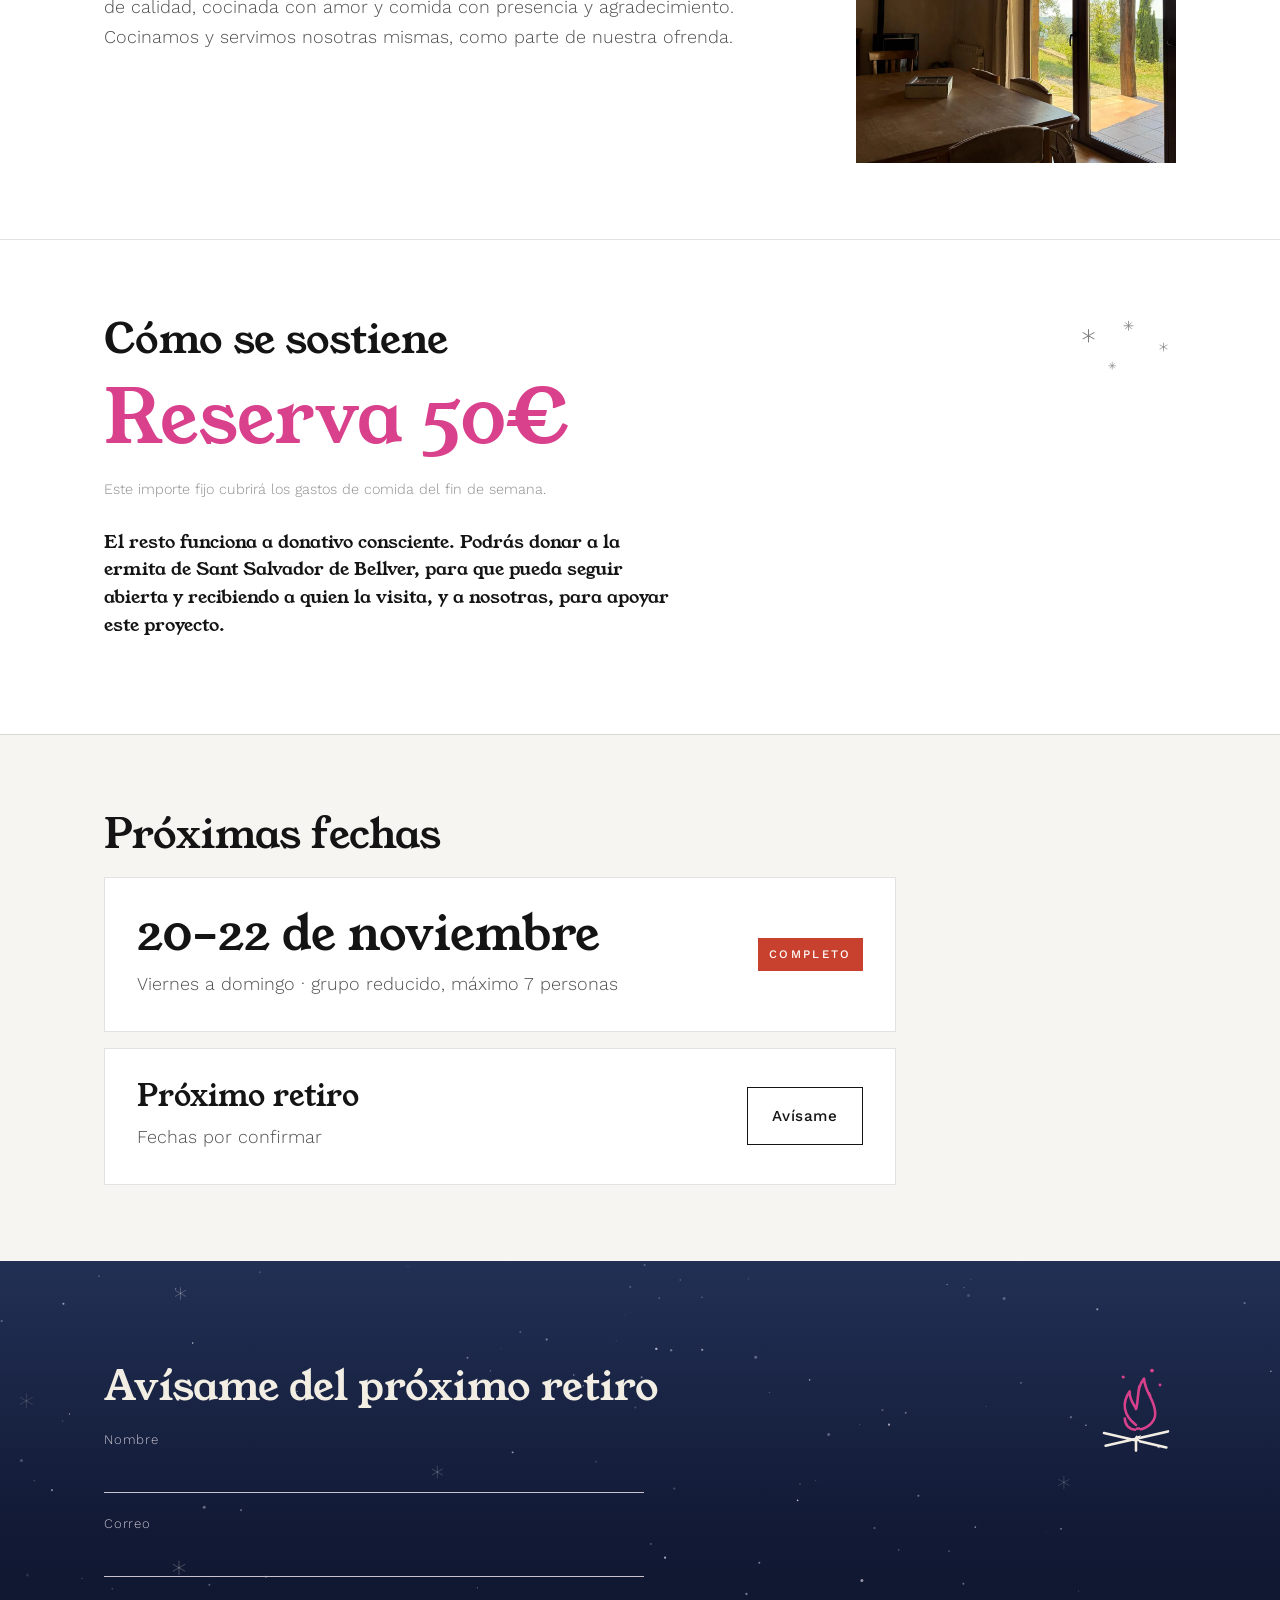
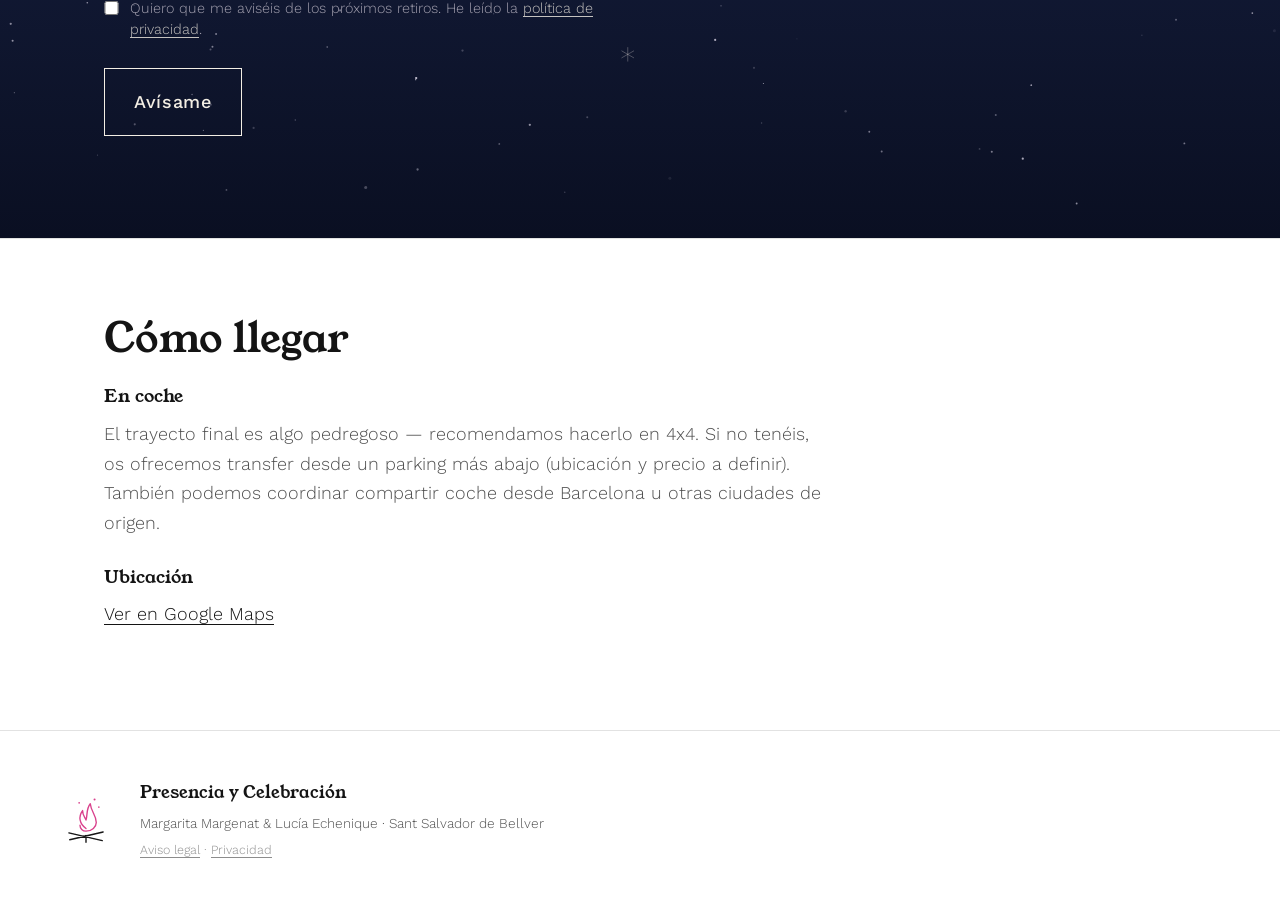
==== commit a346a3dc: "Formulario sin la pregunta de la época (solo nombre y correo); API, Interesadas, CSV y privacidad si" ====
--- a/index.html
+++ b/index.html
@@ -408,7 +408,6 @@
       <form class="avisame" id="avisame" action="/api/avisame" method="post" autocomplete="on" novalidate>
         <div class="campo"><label for="av-nombre">Nombre</label><input type="text" id="av-nombre" name="nombre" maxlength="120" autocomplete="name" required></div>
         <div class="campo"><label for="av-correo">Correo</label><input type="email" id="av-correo" name="correo" maxlength="200" autocomplete="email" inputmode="email" required></div>
-        <div class="campo"><label for="av-epoca">¿Qué época te viene mejor?</label><select id="av-epoca" name="epoca"><option value="">Da igual</option><option value="primavera">Primavera</option><option value="verano">Verano</option><option value="otono">Otoño</option><option value="invierno">Invierno</option></select></div>
         <label class="consiente"><input type="checkbox" name="consiente" value="on" required><span>Quiero que me aviséis de los próximos retiros. He leído la <a href="/privacidad">política de privacidad</a>.</span></label>
         <div class="trampa" aria-hidden="true"><label>Web<input type="text" name="web" tabindex="-1" autocomplete="off"></label></div>
         <input type="hidden" name="t" value="">
@@ -488,7 +487,7 @@
       if (!f.elements.consiente.checked) { di('Marca la casilla para que podamos avisarte.', true); return; }
       btn.disabled = true; di('Enviando…');
       fetch(f.action, { method: 'POST', headers: { 'content-type': 'application/json', 'accept': 'application/json' },
-        body: JSON.stringify({ nombre: nombre, correo: correo, epoca: f.elements.epoca.value, consiente: true, web: f.elements.web.value, t: Number(f.elements.t.value) }) })
+        body: JSON.stringify({ nombre: nombre, correo: correo, consiente: true, web: f.elements.web.value, t: Number(f.elements.t.value) }) })
         .then(function(r){ return r.json().then(function(j){ return { ok: r.ok, j: j }; }); })
         .then(function(res){
           if (!res.ok) throw new Error(res.j && res.j.error || 'error');
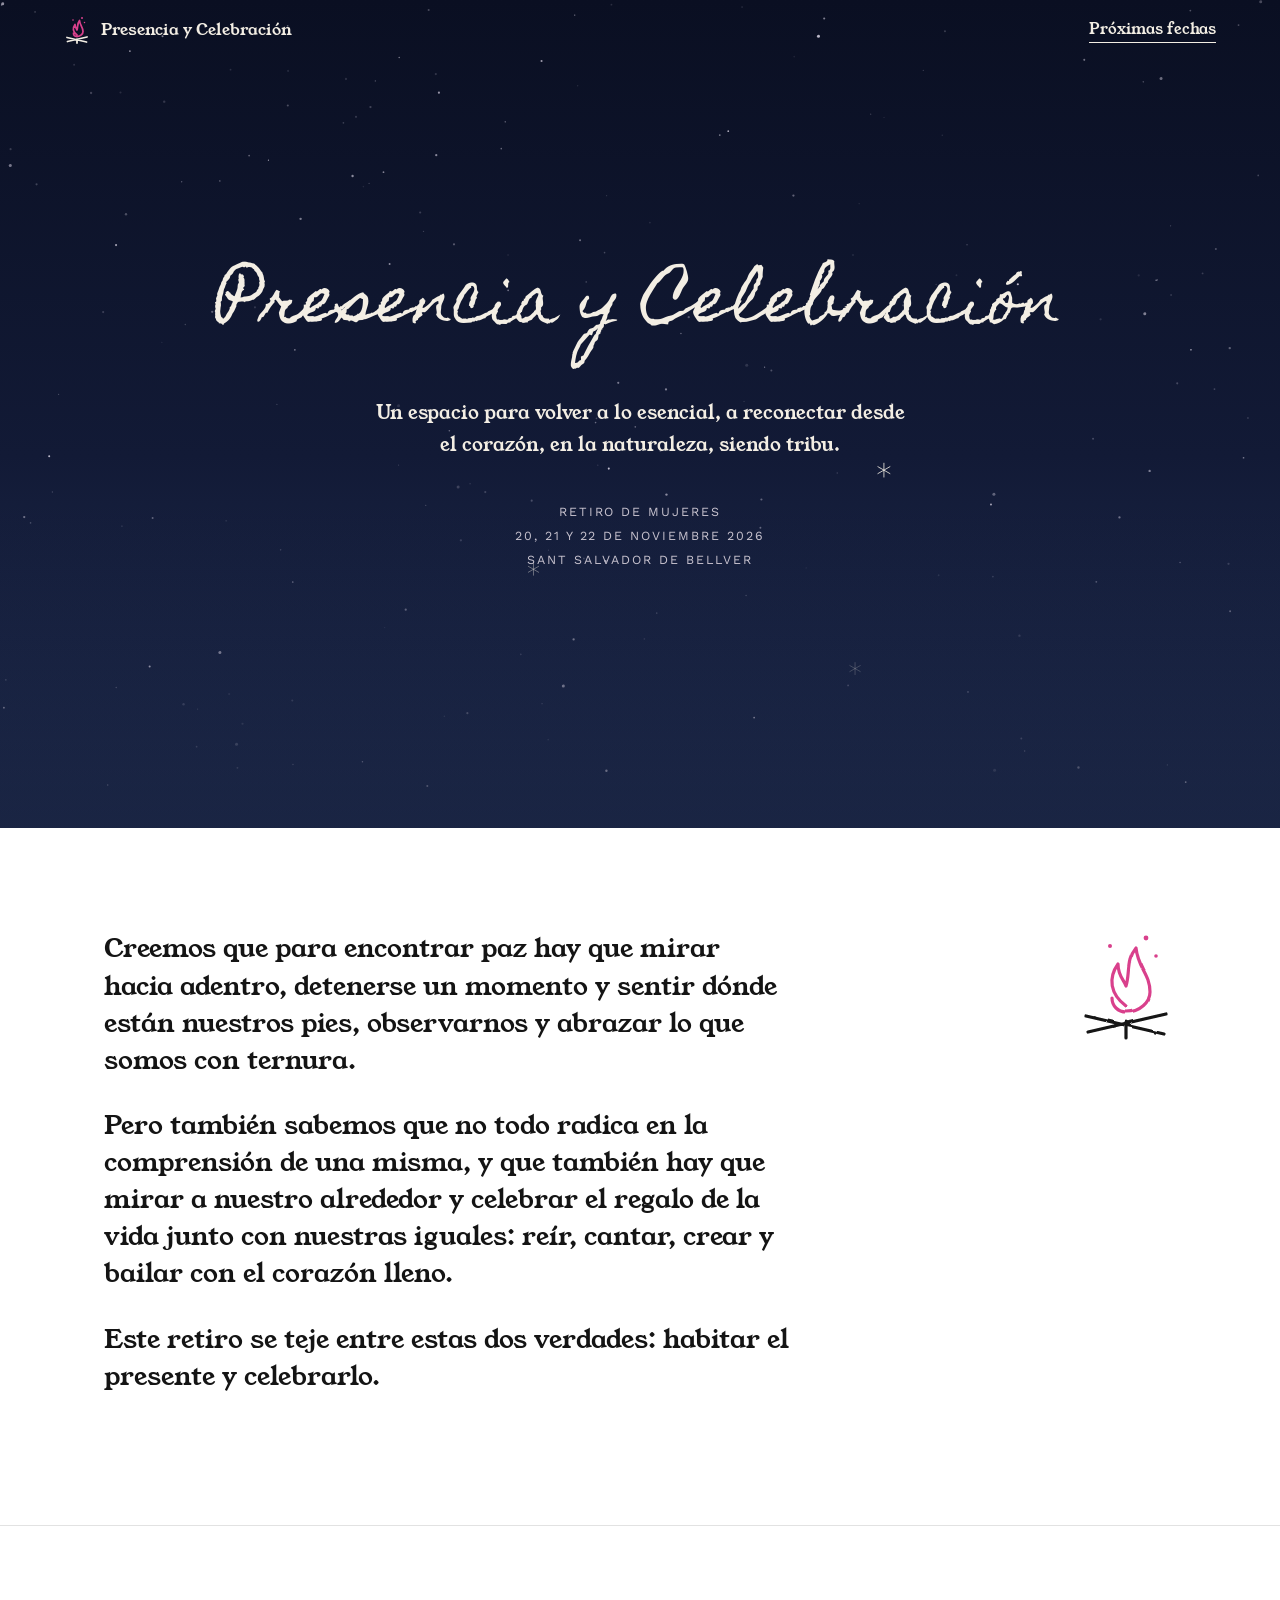
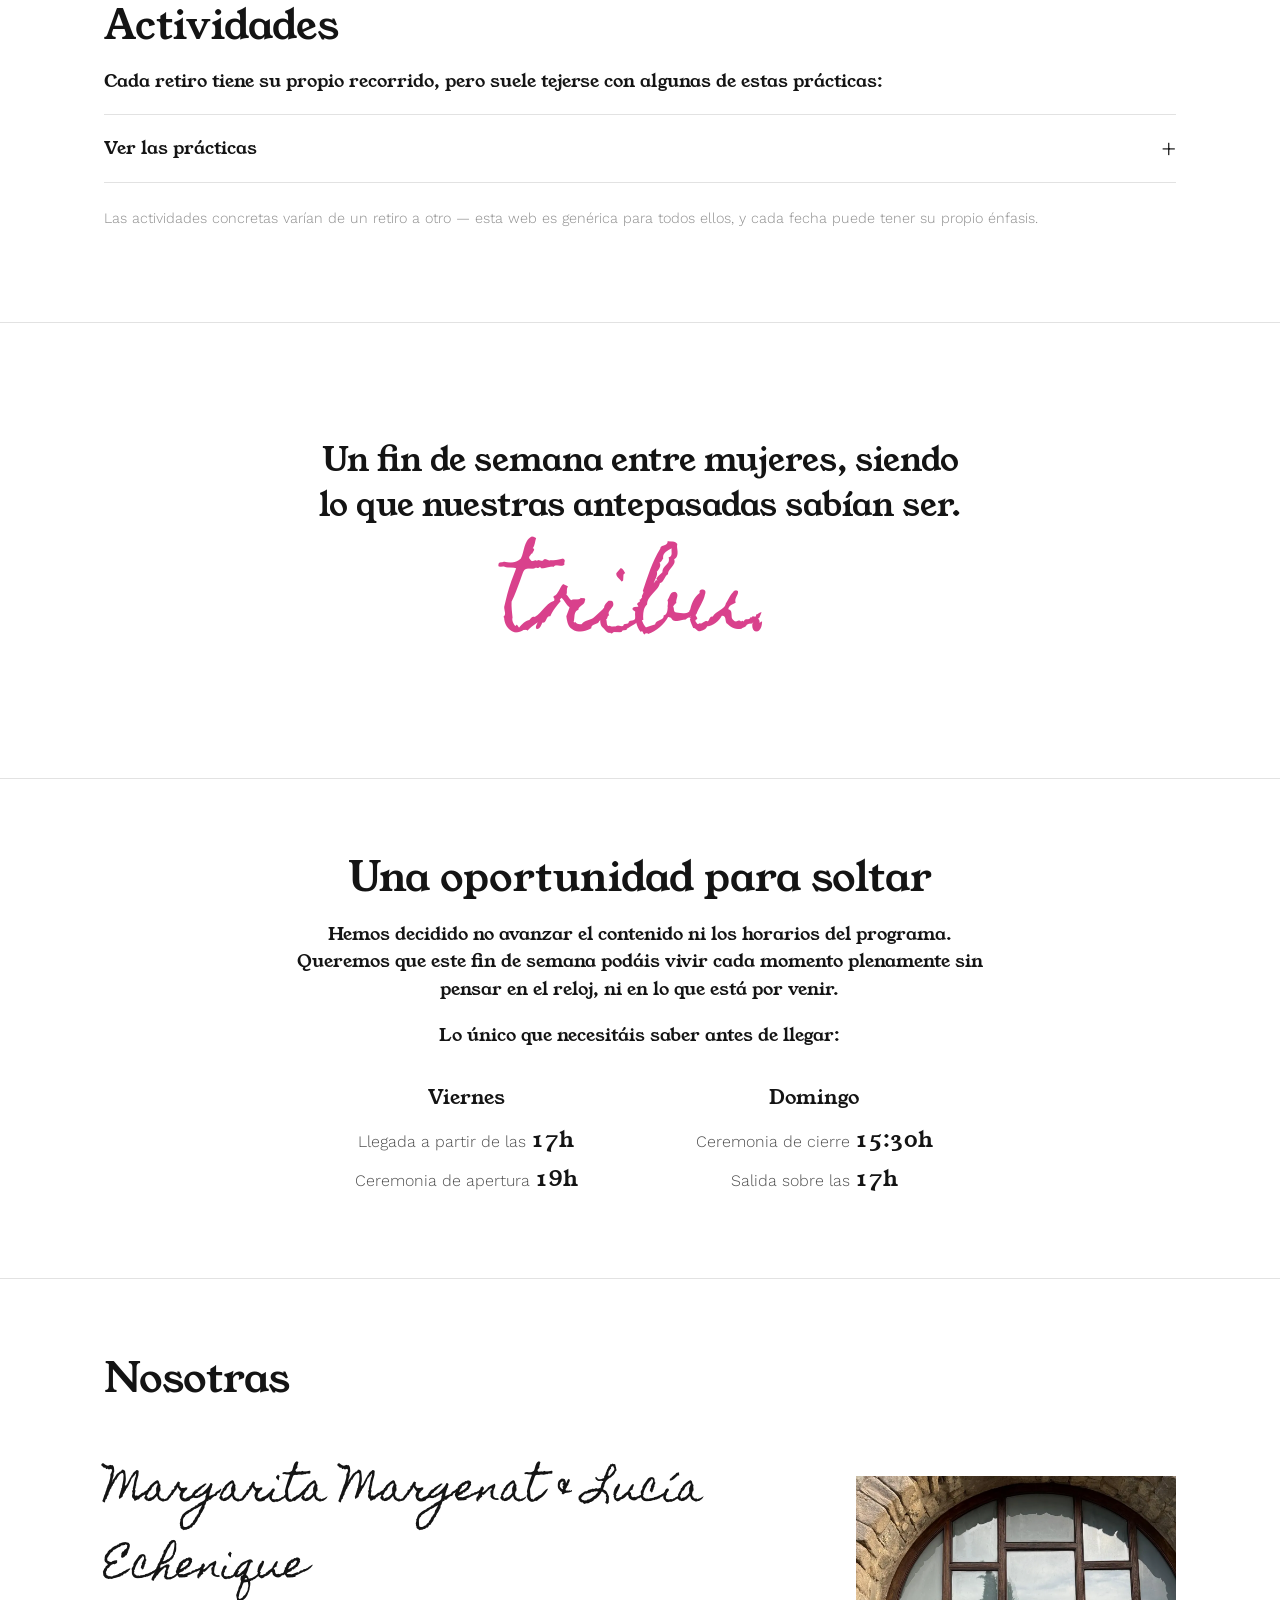
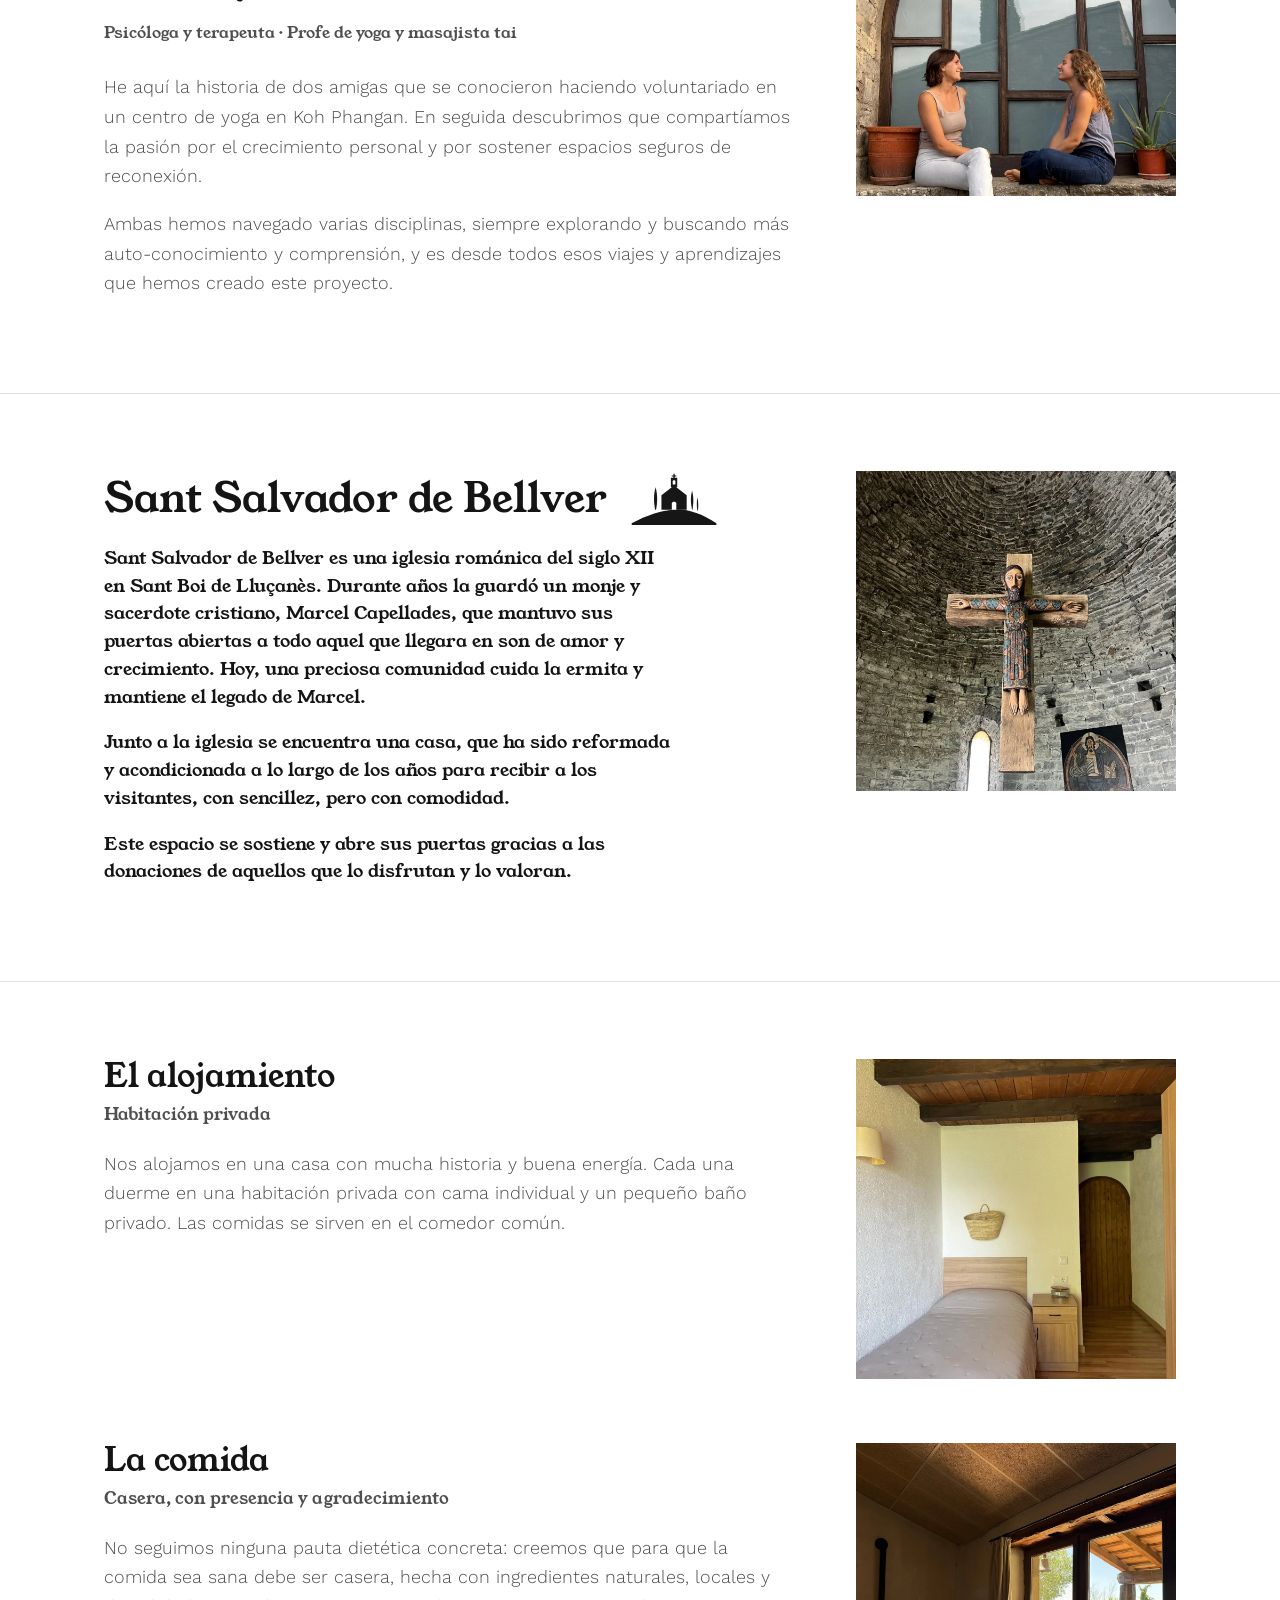
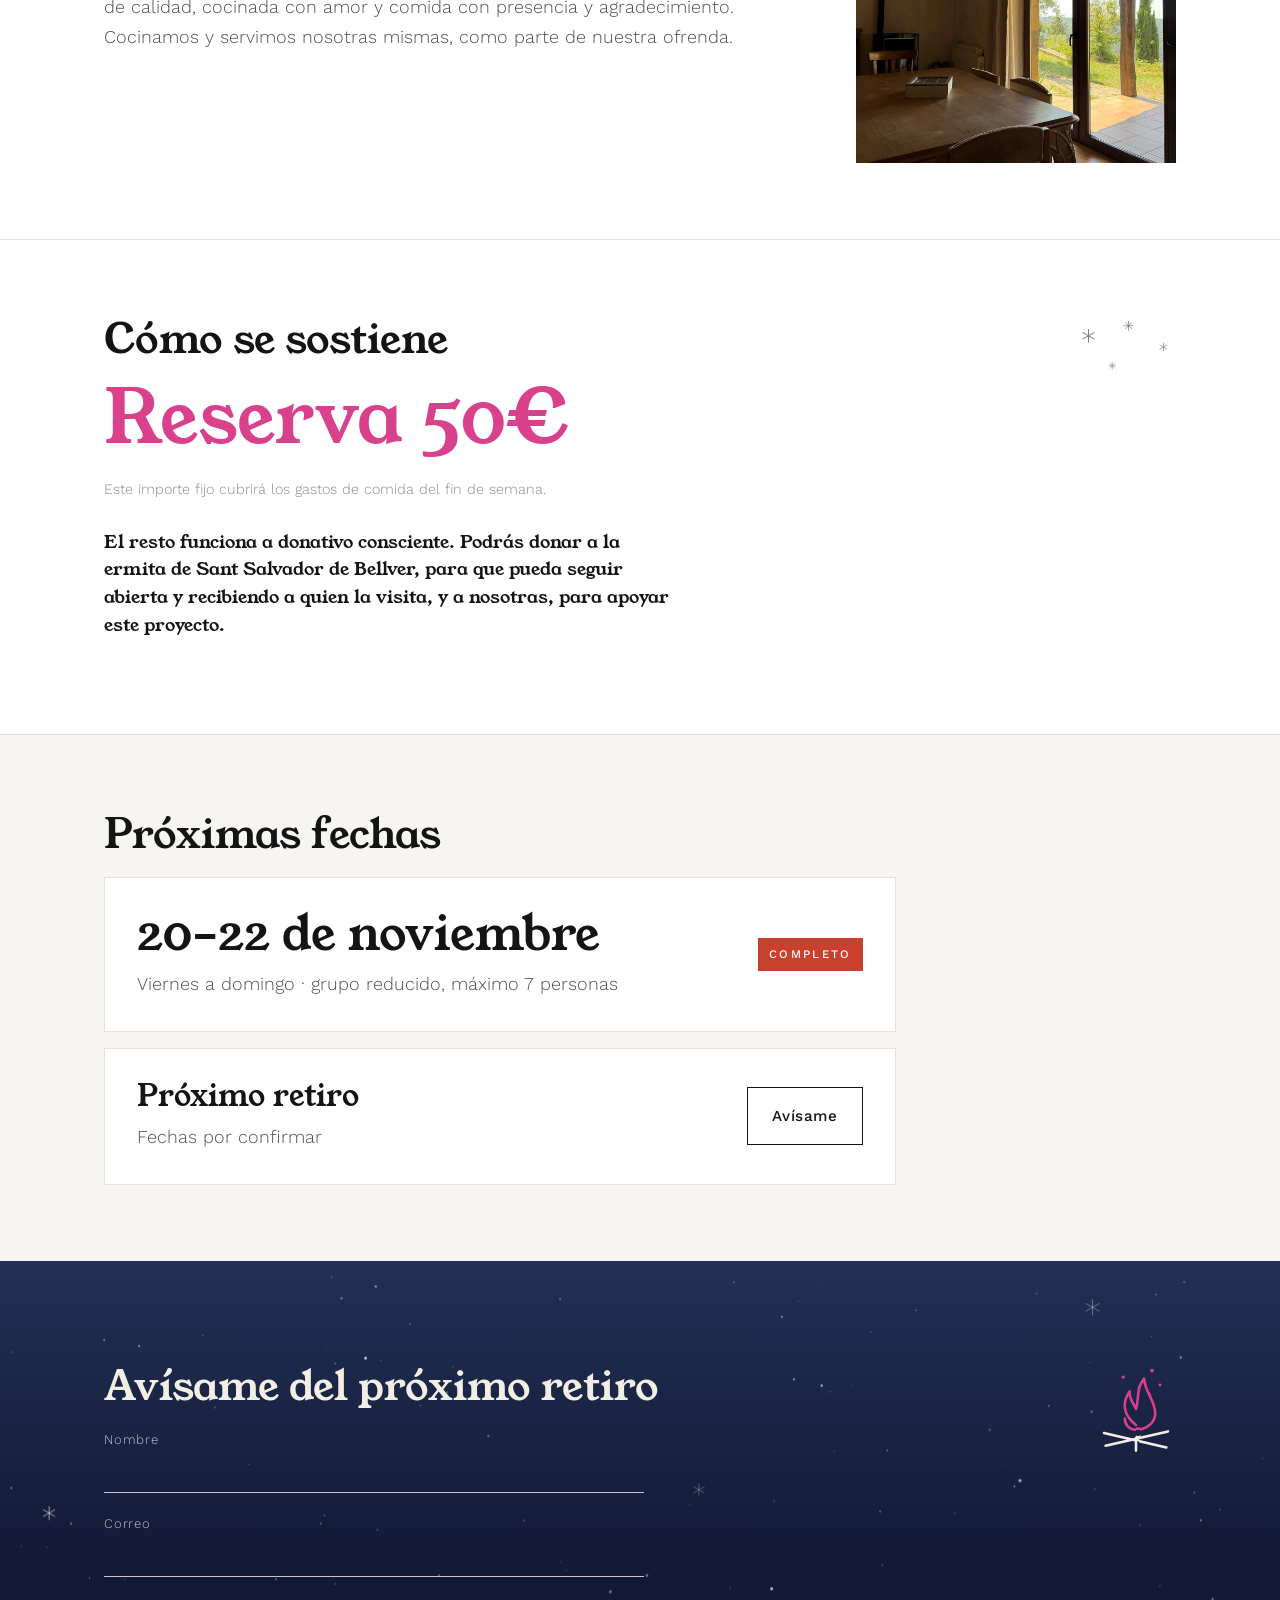
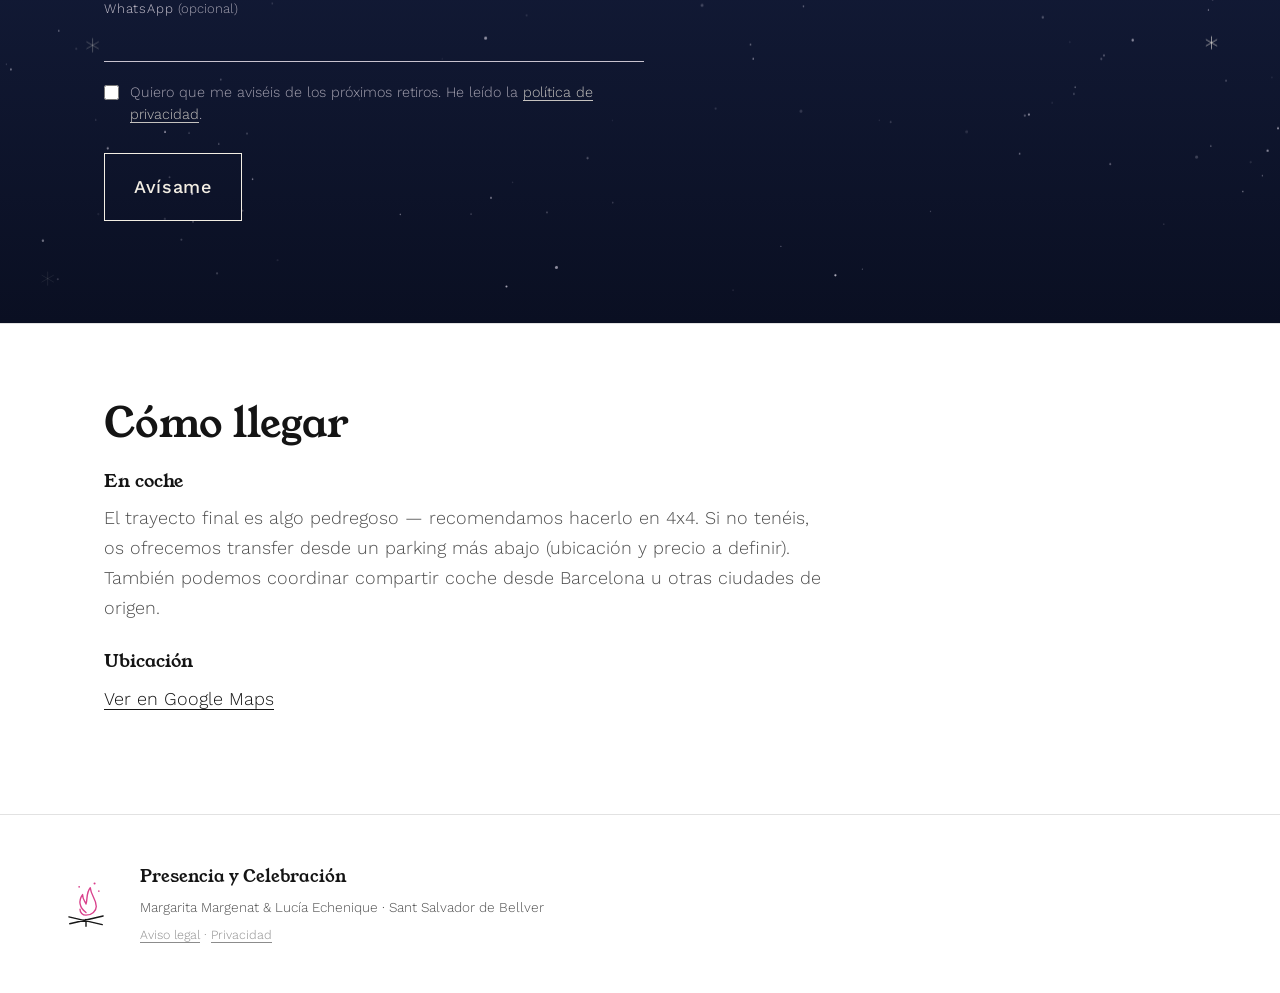
==== commit 9440f7ad: "Interesadas: apuntar a mano desde /interno y WhatsApp opcional en el formulario (correo obligatorio)" ====
--- a/index.html
+++ b/index.html
@@ -408,6 +408,7 @@
       <form class="avisame" id="avisame" action="/api/avisame" method="post" autocomplete="on" novalidate>
         <div class="campo"><label for="av-nombre">Nombre</label><input type="text" id="av-nombre" name="nombre" maxlength="120" autocomplete="name" required></div>
         <div class="campo"><label for="av-correo">Correo</label><input type="email" id="av-correo" name="correo" maxlength="200" autocomplete="email" inputmode="email" required></div>
+        <div class="campo"><label for="av-whatsapp">WhatsApp <span>(opcional)</span></label><input type="tel" id="av-whatsapp" name="whatsapp" maxlength="30" autocomplete="tel" inputmode="tel"></div>
         <label class="consiente"><input type="checkbox" name="consiente" value="on" required><span>Quiero que me aviséis de los próximos retiros. He leído la <a href="/privacidad">política de privacidad</a>.</span></label>
         <div class="trampa" aria-hidden="true"><label>Web<input type="text" name="web" tabindex="-1" autocomplete="off"></label></div>
         <input type="hidden" name="t" value="">
@@ -481,13 +482,14 @@
     function di(m, mal){ est.textContent = m; est.classList.toggle('mal', !!mal); }
     f.addEventListener('submit', function(ev){
       ev.preventDefault();
-      var nombre = f.elements.nombre.value.trim(), correo = f.elements.correo.value.trim();
+      var nombre = f.elements.nombre.value.trim(), correo = f.elements.correo.value.trim(), whatsapp = f.elements.whatsapp.value.trim();
       if (nombre.length < 2) { di('Dinos tu nombre.', true); f.elements.nombre.focus(); return; }
       if (!/^[^\s@]+@[^\s@]+\.[a-z]{2,}$/i.test(correo)) { di('Revisa el correo.', true); f.elements.correo.focus(); return; }
+      if (whatsapp && !/^\d{7,15}$/.test(whatsapp.replace(/\D/g, ''))) { di('Revisa el WhatsApp (o déjalo en blanco).', true); f.elements.whatsapp.focus(); return; }
       if (!f.elements.consiente.checked) { di('Marca la casilla para que podamos avisarte.', true); return; }
       btn.disabled = true; di('Enviando…');
       fetch(f.action, { method: 'POST', headers: { 'content-type': 'application/json', 'accept': 'application/json' },
-        body: JSON.stringify({ nombre: nombre, correo: correo, consiente: true, web: f.elements.web.value, t: Number(f.elements.t.value) }) })
+        body: JSON.stringify({ nombre: nombre, correo: correo, whatsapp: whatsapp, consiente: true, web: f.elements.web.value, t: Number(f.elements.t.value) }) })
         .then(function(r){ return r.json().then(function(j){ return { ok: r.ok, j: j }; }); })
         .then(function(res){
           if (!res.ok) throw new Error(res.j && res.j.error || 'error');
@@ -496,7 +498,7 @@
         })
         .catch(function(e){
           var m = String(e.message);
-          di(m === 'correo' ? 'Revisa el correo.' : m === 'nombre' ? 'Dinos tu nombre.' : 'No se ha podido enviar. Prueba otra vez en un momento.', true);
+          di(m === 'correo' ? 'Revisa el correo.' : m === 'nombre' ? 'Dinos tu nombre.' : m === 'whatsapp' ? 'Revisa el WhatsApp (o déjalo en blanco).' : 'No se ha podido enviar. Prueba otra vez en un momento.', true);
           btn.disabled = false;
         });
     });
